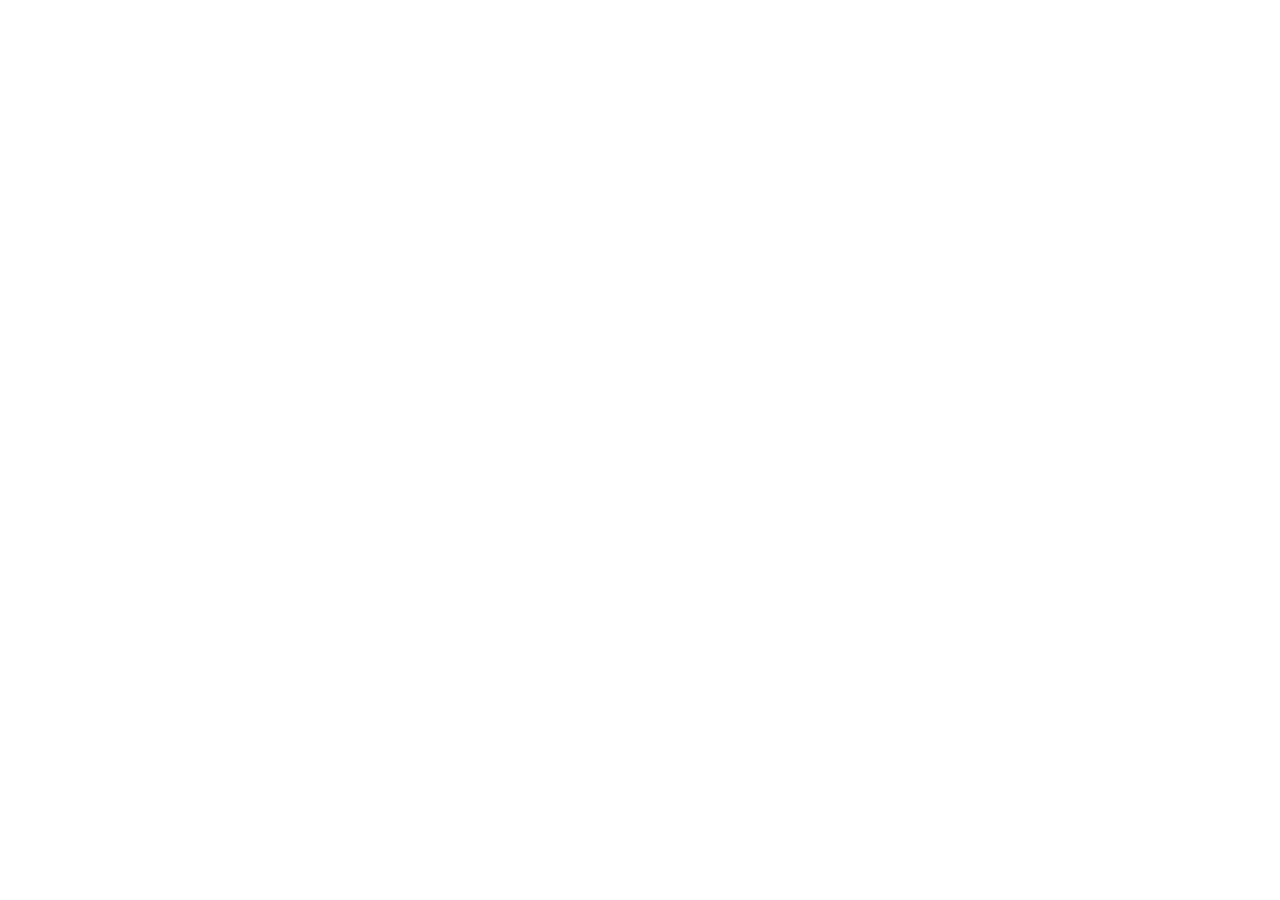
==== index.html @ c209f254 "feat: initialize portfolio project scaffold Set up Vite, React, TypeScript, and Tailwind CSS foundat" ====
<!doctype html>
<html lang="en" class="dark scroll-smooth">
  <head>
    <meta charset="UTF-8" />
    <meta name="viewport" content="width=device-width, initial-scale=1.0" />
    <title>balo_xio portfolio</title>
    <meta name="description" content="balo_xio portfolio — 16+ Roblox All-Rounder Developer with 3+ years of scripting, 2+ years of UI design, 2+ years of 3D modeling, and 1+ year of animating." />
    <meta property="og:title" content="balo_xio portfolio" />
    <meta property="og:description" content="balo_xio portfolio — 16+ Roblox All-Rounder Developer with 3+ years of scripting, 2+ years of UI design, 2+ years of 3D modeling, and 1+ year of animating." />
    <meta property="og:type" content="website" />
    <meta name="twitter:card" content="summary_large_image" />
    <link rel="preconnect" href="https://fonts.googleapis.com" />
    <link rel="preconnect" href="https://fonts.gstatic.com" crossorigin />
    <link href="https://fonts.googleapis.com/css2?family=JetBrains+Mono:wght@400;500;600;700&family=Outfit:wght@500;600;700&family=Plus+Jakarta+Sans:wght@400;500;600;700&display=swap" rel="stylesheet" />
  </head>
  <body class="bg-[#070908] text-zinc-100 antialiased selection:bg-emerald-500/30 selection:text-emerald-200">
    <div id="root"></div>
    <script type="module" src="/src/main.tsx"></script>
  </body>
</html>
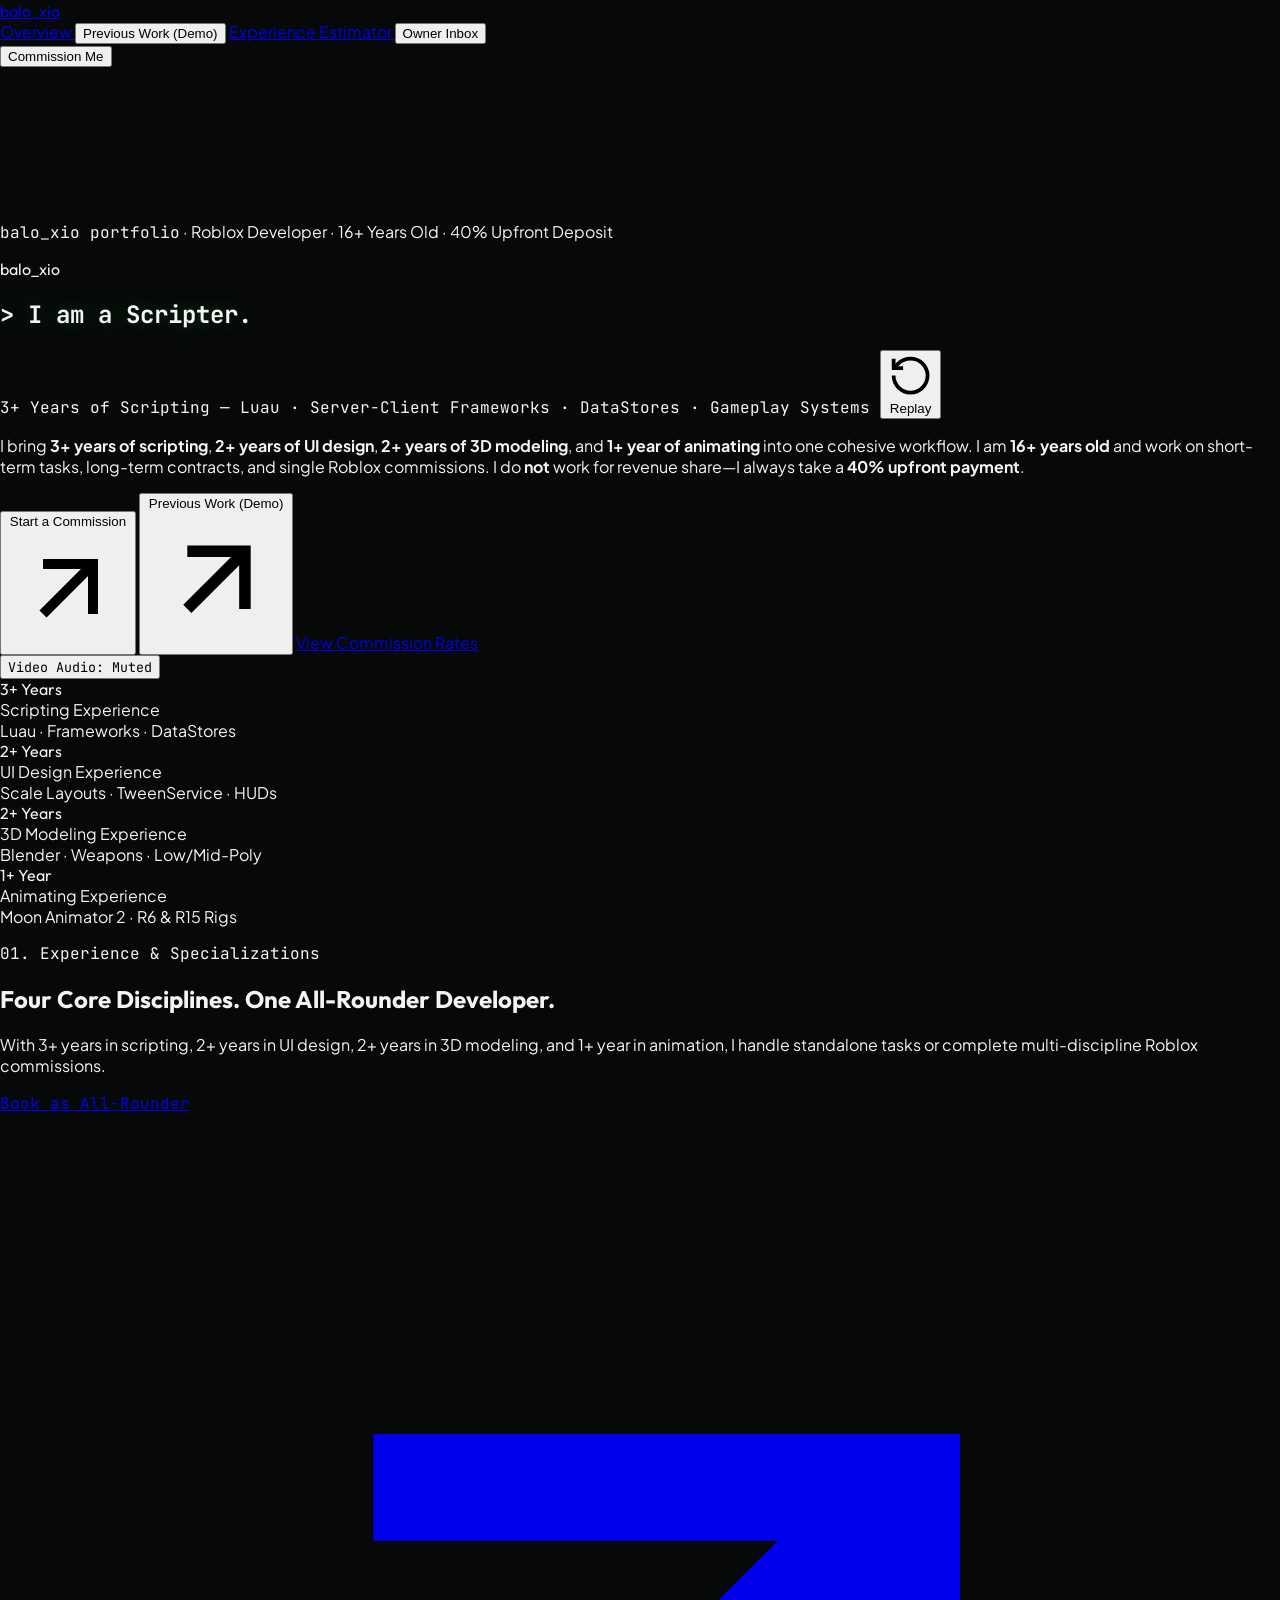
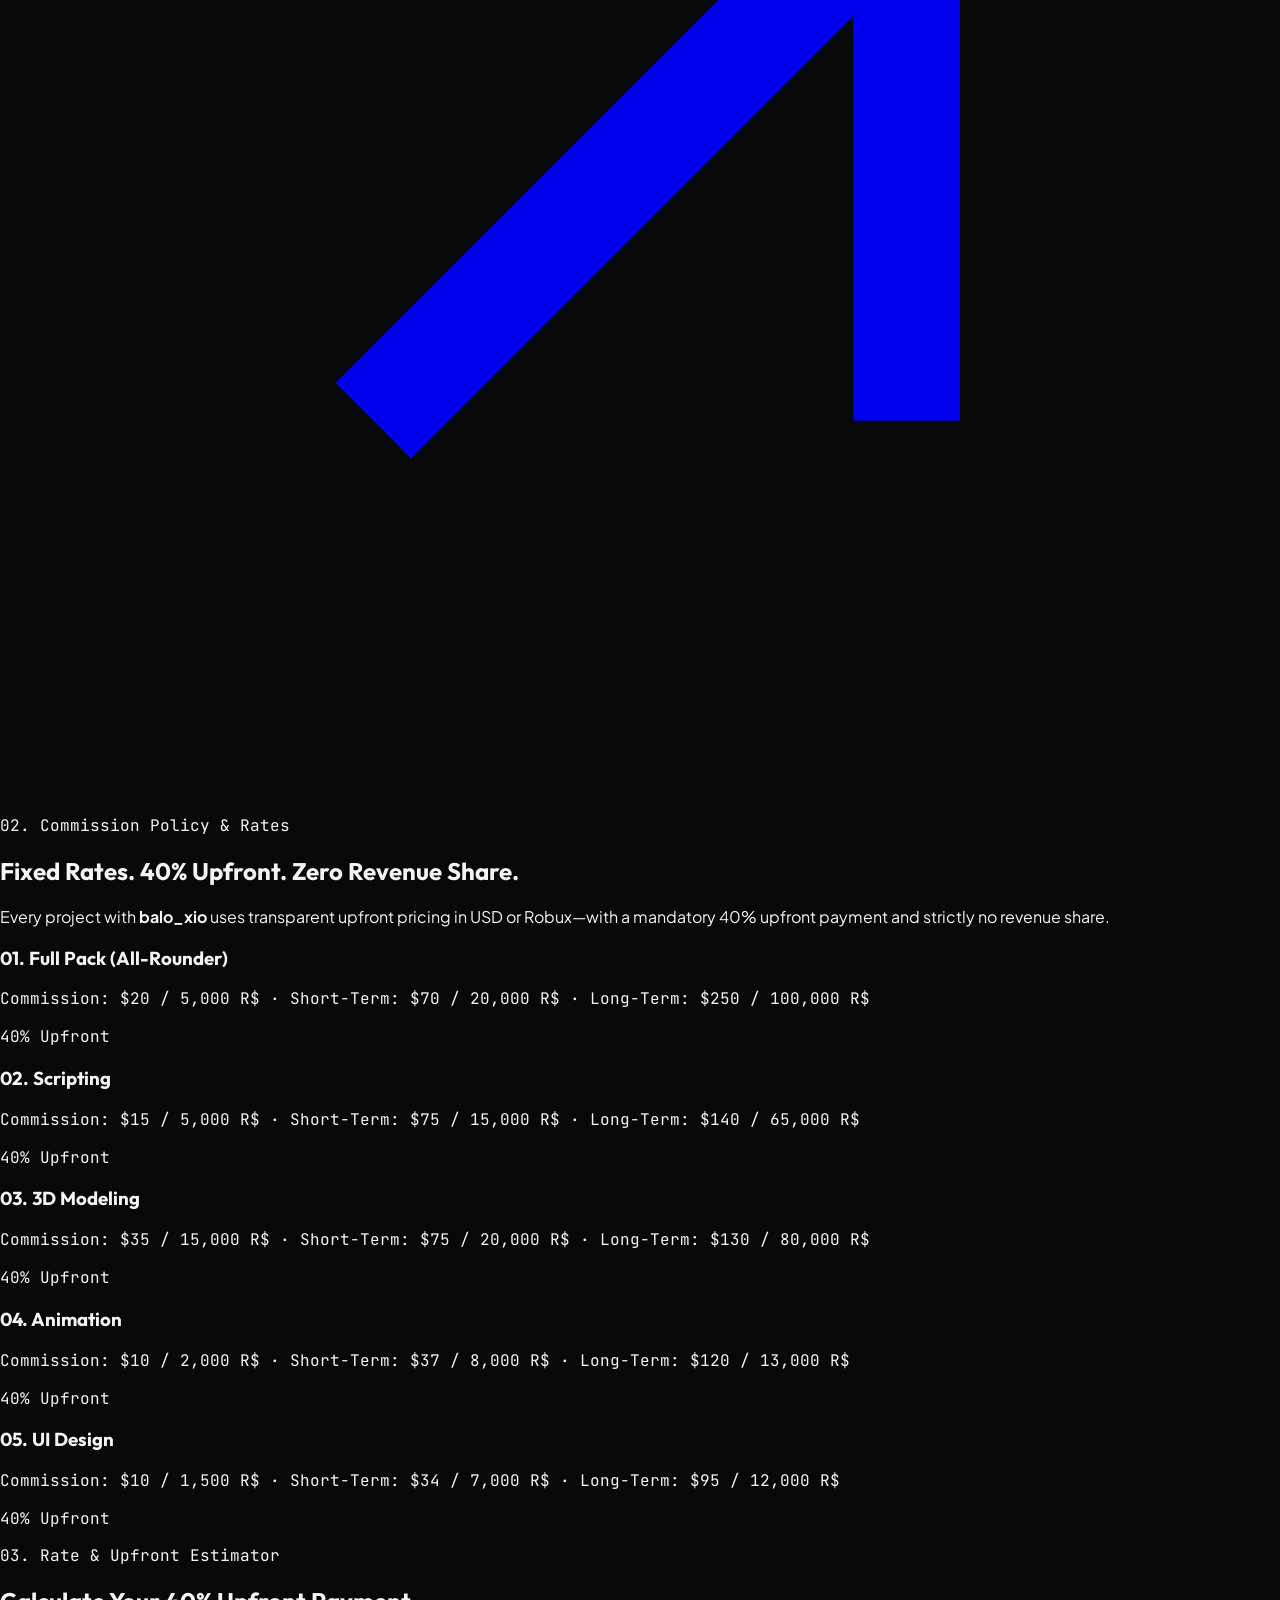
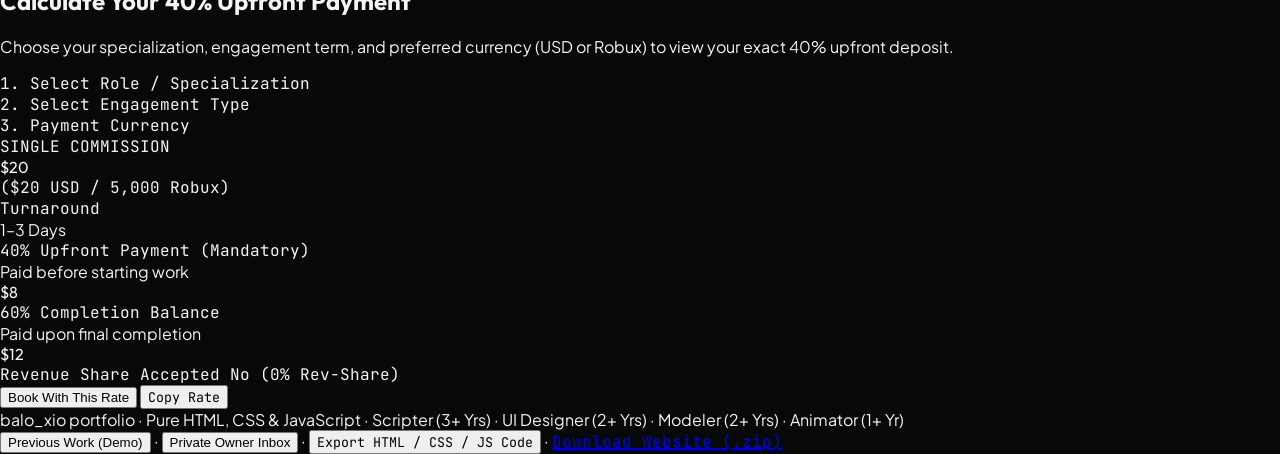
==== commit 5789af44: "feat: add 3D modeling work and SFX integration - Add 3D Modeling showcase to portfolio demos - Integ" ====
--- a/index.html
+++ b/index.html
@@ -4,18 +4,942 @@
     <meta charset="UTF-8" />
     <meta name="viewport" content="width=device-width, initial-scale=1.0" />
     <title>balo_xio portfolio</title>
-    <meta name="description" content="balo_xio portfolio — 16+ Roblox All-Rounder Developer with 3+ years of scripting, 2+ years of UI design, 2+ years of 3D modeling, and 1+ year of animating." />
+    <meta
+      name="description"
+      content="balo_xio portfolio — 16+ Roblox All-Rounder Developer with 3+ years of scripting, 2+ years of UI design, 2+ years of 3D modeling, and 1+ year of animating."
+    />
     <meta property="og:title" content="balo_xio portfolio" />
-    <meta property="og:description" content="balo_xio portfolio — 16+ Roblox All-Rounder Developer with 3+ years of scripting, 2+ years of UI design, 2+ years of 3D modeling, and 1+ year of animating." />
+    <meta
+      property="og:description"
+      content="balo_xio portfolio — 16+ Roblox All-Rounder Developer with 3+ years of scripting, 2+ years of UI design, 2+ years of 3D modeling, and 1+ year of animating."
+    />
     <meta property="og:type" content="website" />
     <meta name="twitter:card" content="summary_large_image" />
     <link rel="preconnect" href="https://fonts.googleapis.com" />
     <link rel="preconnect" href="https://fonts.gstatic.com" crossorigin />
-    <link href="https://fonts.googleapis.com/css2?family=JetBrains+Mono:wght@400;500;600;700&family=Outfit:wght@500;600;700&family=Plus+Jakarta+Sans:wght@400;500;600;700&display=swap" rel="stylesheet" />
+    <link
+      href="https://fonts.googleapis.com/css2?family=JetBrains+Mono:wght@400;500;600;700&family=Outfit:wght@500;600;700&family=Plus+Jakarta+Sans:wght@400;500;600;700&display=swap"
+      rel="stylesheet"
+    />
+    <link rel="stylesheet" href="/style.css" />
   </head>
-  <body class="bg-[#070908] text-zinc-100 antialiased selection:bg-emerald-500/30 selection:text-emerald-200">
-    <div id="root"></div>
-    <script type="module" src="/src/main.tsx"></script>
+  <body class="min-h-screen bg-[#070908] text-zinc-100 flex flex-col antialiased selection:bg-emerald-500/30 selection:text-emerald-200">
+    <!-- =====================================================================
+         TOP BAR (3-Zone Contract: Wordmark | 5 Single-Line Links | 1 Primary CTA)
+         ===================================================================== -->
+    <header class="sticky top-0 z-40 flex items-center justify-between gap-8 px-6 lg:px-12 py-4 bg-[#070908]/80 backdrop-blur-md border-b border-white/10">
+      <a
+        href="#overview"
+        data-nav-view="portfolio"
+        class="font-display text-lg font-bold tracking-tight text-white hover:text-emerald-400 transition-colors whitespace-nowrap shrink-0"
+      >
+        balo_xio
+      </a>
+
+      <nav aria-label="Primary Navigation" class="hidden md:flex items-center gap-8 text-sm font-medium text-zinc-400">
+        <a
+          id="nav-overview"
+          href="#overview"
+          data-nav-view="portfolio"
+          class="text-white hover:text-white hover:underline underline-offset-4 transition-colors whitespace-nowrap shrink-0"
+        >
+          Overview
+        </a>
+        <button
+          id="nav-previous-work"
+          type="button"
+          data-nav-view="previous-work"
+          class="hover:text-emerald-400 hover:underline underline-offset-4 transition-colors whitespace-nowrap shrink-0 cursor-pointer"
+        >
+          Previous Work (Demo)
+        </button>
+        <a
+          href="#experience"
+          data-nav-view="portfolio"
+          class="hover:text-white hover:underline underline-offset-4 transition-colors whitespace-nowrap shrink-0"
+        >
+          Experience
+        </a>
+        <a
+          href="#estimator"
+          data-nav-view="portfolio"
+          class="hover:text-white hover:underline underline-offset-4 transition-colors whitespace-nowrap shrink-0"
+        >
+          Estimator
+        </a>
+        <button
+          id="nav-inbox"
+          type="button"
+          data-nav-view="inbox"
+          class="hover:text-emerald-400 hover:underline underline-offset-4 transition-colors whitespace-nowrap shrink-0 cursor-pointer"
+        >
+          Owner Inbox
+        </button>
+      </nav>
+
+      <div class="flex items-center shrink-0">
+        <button
+          type="button"
+          data-open-booking="true"
+          class="px-4 py-2 text-xs font-semibold text-zinc-950 bg-emerald-400 rounded-md hover:bg-emerald-300 focus-visible:outline-2 focus-visible:outline-offset-2 focus-visible:outline-emerald-400 transition-colors whitespace-nowrap shrink-0 cursor-pointer"
+        >
+          Commission Me
+        </button>
+      </div>
+    </header>
+
+    <!-- =====================================================================
+         MAIN CONTENT VIEWS
+         ===================================================================== -->
+    <main class="flex-1">
+      <!-- 1. MAIN PORTFOLIO VIEW -->
+      <div id="view-portfolio">
+        <!-- HERO SECTION -->
+        <section
+          id="overview"
+          aria-label="balo_xio Portfolio Hero"
+          class="relative min-h-[calc(100vh-61px)] flex flex-col justify-between overflow-hidden border-b border-white/10"
+        >
+          <!-- Background Video (Cuts first 2s, loops from 2.0s to end) with Selective Partial Blur -->
+          <div class="absolute inset-0 z-0 bg-[#070908]">
+            <video
+              id="hero-bg-video"
+              src="/assets/aistudio/1022_bd4c00dc.mp4#t=2"
+              autoplay
+              muted
+              playsinline
+              class="w-full h-full object-cover object-center blur-[1.5px] scale-[1.01] opacity-90"
+            ></video>
+            <div aria-hidden="true" class="absolute inset-0 selective-video-blur bg-[#070908]/40 pointer-events-none"></div>
+            <div aria-hidden="true" class="absolute inset-0 bg-gradient-to-r from-[#070908]/95 via-[#070908]/75 to-transparent pointer-events-none"></div>
+            <div aria-hidden="true" class="absolute inset-0 bg-gradient-to-t from-[#070908] via-transparent to-[#070908]/50 pointer-events-none"></div>
+          </div>
+
+          <div class="relative z-10 w-full max-w-[1280px] mx-auto px-6 lg:px-12 pt-16 pb-12 lg:pt-24 lg:pb-16 grid grid-cols-1 lg:grid-cols-12 gap-8 items-end flex-1">
+            <!-- Left 8 Columns -->
+            <div class="lg:col-span-8 space-y-7 self-center">
+              <div class="flex flex-wrap items-center gap-2.5 text-xs sm:text-sm font-medium text-zinc-300">
+                <span class="text-emerald-400 font-mono">balo_xio portfolio</span>
+                <span aria-hidden="true" class="text-zinc-600">·</span>
+                <span>Roblox Developer</span>
+                <span aria-hidden="true" class="text-zinc-600">·</span>
+                <span>16+ Years Old</span>
+                <span aria-hidden="true" class="text-zinc-600">·</span>
+                <span>40% Upfront Deposit</span>
+              </div>
+
+              <div>
+                <p class="font-display text-4xl sm:text-6xl lg:text-7xl font-bold tracking-tight text-white leading-[1.04]">
+                  balo_xio
+                </p>
+
+                <!-- 5-Sentence Hacker Green Identity Sequence (1s per sentence) -->
+                <div class="mt-4 min-h-[3.5rem] sm:min-h-[4.5rem] flex items-center">
+                  <h1
+                    aria-live="polite"
+                    class="font-mono font-bold text-2xl sm:text-4xl lg:text-5xl tracking-tight text-[#22c55e] hacker-text-shadow"
+                  >
+                    <span class="text-emerald-500/80 mr-2.5 select-none">&gt;</span>
+                    <span id="hero-animated-headline">I am a Scripter.</span>
+                    <span
+                      aria-hidden="true"
+                      class="inline-block w-3 h-7 sm:h-10 ml-2 align-middle bg-[#22c55e] animate-pulse"
+                    ></span>
+                  </h1>
+                </div>
+
+                <div class="mt-3 flex flex-wrap items-center gap-3 text-xs sm:text-sm font-mono text-emerald-400/90">
+                  <span id="hero-role-years">3+ Years of Scripting</span>
+                  <span aria-hidden="true" class="text-zinc-600">—</span>
+                  <span id="hero-role-spec" class="text-zinc-300">Luau · Server-Client Frameworks · DataStores · Gameplay Systems</span>
+                  <button
+                    id="hero-replay-btn"
+                    type="button"
+                    aria-label="Replay 5-sentence hacker text animation"
+                    class="inline-flex items-center gap-1.5 ml-1 text-xs text-zinc-400 hover:text-emerald-400 transition-colors whitespace-nowrap shrink-0 cursor-pointer"
+                  >
+                    <svg class="w-3.5 h-3.5" viewBox="0 0 24 24" fill="none" stroke="currentColor" stroke-width="2"><path d="M3 12a9 9 0 1 0 9-9 9.75 9.75 0 0 0-6.74 2.74L3 8"/><path d="M3 3v5h5"/></svg>
+                    <span>Replay</span>
+                  </button>
+                </div>
+              </div>
+
+              <p class="text-base sm:text-lg text-zinc-200 leading-relaxed max-w-2xl font-normal">
+                I bring <strong class="text-white font-semibold">3+ years of scripting</strong>,
+                <strong class="text-white font-semibold">2+ years of UI design</strong>,
+                <strong class="text-white font-semibold">2+ years of 3D modeling</strong>, and
+                <strong class="text-white font-semibold">1+ year of animating</strong> into one cohesive
+                workflow. I am <strong class="text-white font-semibold">16+ years old</strong> and work on
+                short-term tasks, long-term contracts, and single Roblox commissions. I do
+                <strong class="text-white font-semibold">not</strong> work for revenue share—I always
+                take a <strong class="text-emerald-400 font-semibold">40% upfront payment</strong>.
+              </p>
+
+              <div class="flex flex-wrap items-center gap-4 pt-2">
+                <button
+                  type="button"
+                  data-open-booking="true"
+                  class="inline-flex items-center gap-2 px-6 py-3.5 text-sm font-semibold text-zinc-950 bg-emerald-400 rounded-md hover:bg-emerald-300 transition-colors whitespace-nowrap shrink-0 cursor-pointer"
+                >
+                  <span>Start a Commission</span>
+                  <svg class="w-4 h-4" viewBox="0 0 24 24" fill="none" stroke="currentColor" stroke-width="2"><path d="M7 7h10v10"/><path d="M7 17 17 7"/></svg>
+                </button>
+                <button
+                  type="button"
+                  data-nav-view="previous-work"
+                  class="inline-flex items-center gap-2 px-6 py-3.5 text-sm font-medium text-zinc-100 hover:text-emerald-400 border border-emerald-500/30 hover:border-emerald-400 bg-emerald-500/10 rounded-md transition-colors whitespace-nowrap shrink-0 cursor-pointer"
+                >
+                  <span>Previous Work (Demo)</span>
+                  <svg class="w-4 h-4" viewBox="0 0 24 24" fill="none" stroke="currentColor" stroke-width="2"><path d="M7 7h10v10"/><path d="M7 17 17 7"/></svg>
+                </button>
+                <a
+                  href="#estimator"
+                  class="inline-flex items-center gap-2 px-6 py-3.5 text-sm font-medium text-zinc-200 hover:text-white border border-white/15 hover:border-white/30 bg-white/[0.03] rounded-md transition-colors whitespace-nowrap shrink-0"
+                >
+                  View Commission Rates
+                </a>
+              </div>
+            </div>
+
+            <!-- Right 4 Columns -->
+            <div class="lg:col-span-4 flex justify-start lg:justify-end items-end">
+              <button
+                id="hero-audio-btn"
+                type="button"
+                aria-label="Unmute background video sound"
+                class="inline-flex items-center gap-2 px-3.5 py-2 text-xs font-mono text-zinc-300 hover:text-white bg-[#070908]/75 backdrop-blur-md border border-white/15 rounded-md transition-colors whitespace-nowrap shrink-0 cursor-pointer"
+              >
+                <span>Video Audio: Muted</span>
+              </button>
+            </div>
+          </div>
+
+          <!-- 4-Column Experience Strip Below Hero -->
+          <div class="relative z-10 bg-[#070908]/90 backdrop-blur-md border-t border-white/10">
+            <div class="max-w-[1280px] mx-auto px-6 lg:px-12 py-7 grid grid-cols-2 lg:grid-cols-4 gap-8">
+              <div>
+                <div class="font-display text-3xl sm:text-4xl font-bold text-white tabular-nums">3+ Years</div>
+                <div class="text-sm font-medium text-emerald-400 mt-1">Scripting Experience</div>
+                <div class="text-xs text-zinc-400 mt-0.5">Luau · Frameworks · DataStores</div>
+              </div>
+              <div>
+                <div class="font-display text-3xl sm:text-4xl font-bold text-white tabular-nums">2+ Years</div>
+                <div class="text-sm font-medium text-emerald-400 mt-1">UI Design Experience</div>
+                <div class="text-xs text-zinc-400 mt-0.5">Scale Layouts · TweenService · HUDs</div>
+              </div>
+              <div>
+                <div class="font-display text-3xl sm:text-4xl font-bold text-white tabular-nums">2+ Years</div>
+                <div class="text-sm font-medium text-emerald-400 mt-1">3D Modeling Experience</div>
+                <div class="text-xs text-zinc-400 mt-0.5">Blender · Weapons · Low/Mid-Poly</div>
+              </div>
+              <div>
+                <div class="font-display text-3xl sm:text-4xl font-bold text-white tabular-nums">1+ Year</div>
+                <div class="text-sm font-medium text-emerald-400 mt-1">Animating Experience</div>
+                <div class="text-xs text-zinc-400 mt-0.5">Moon Animator 2 · R6 &amp; R15 Rigs</div>
+              </div>
+            </div>
+          </div>
+        </section>
+
+        <!-- EXPERIENCE & SPECIALIZATIONS SECTION -->
+        <section
+          id="experience"
+          aria-labelledby="experience-heading"
+          class="py-20 lg:py-28 px-6 lg:px-12 max-w-[1280px] mx-auto border-b border-white/10"
+        >
+          <div class="flex flex-col lg:flex-row lg:items-end justify-between gap-6 mb-14">
+            <div class="max-w-2xl">
+              <p class="text-xs font-mono text-emerald-400 mb-3">01. Experience &amp; Specializations</p>
+              <h2
+                id="experience-heading"
+                class="font-display text-3xl sm:text-5xl font-bold tracking-tight text-white text-balance"
+              >
+                Four Core Disciplines. One All-Rounder Developer.
+              </h2>
+              <p class="mt-4 text-base text-zinc-400 leading-relaxed">
+                With 3+ years in scripting, 2+ years in UI design, 2+ years in 3D modeling, and 1+ year in
+                animation, I handle standalone tasks or complete multi-discipline Roblox commissions.
+              </p>
+            </div>
+            <a
+              href="#estimator"
+              class="inline-flex items-center gap-2 text-sm font-mono text-emerald-400 hover:text-emerald-300 underline underline-offset-4 whitespace-nowrap shrink-0"
+            >
+              <span>Book as All-Rounder</span>
+              <svg class="w-4 h-4" viewBox="0 0 24 24" fill="none" stroke="currentColor" stroke-width="2"><path d="M7 7h10v10"/><path d="M7 17 17 7"/></svg>
+            </a>
+          </div>
+
+          <div id="experience-grid" class="grid grid-cols-1 md:grid-cols-2 border-t border-white/10"></div>
+        </section>
+
+        <!-- COMMISSION POLICY & RATE ESTIMATOR SECTION -->
+        <div class="max-w-[1280px] mx-auto px-6 lg:px-12">
+          <section id="commission-terms" class="py-20 lg:py-24 border-b border-white/10">
+            <div class="grid grid-cols-1 lg:grid-cols-12 gap-12 items-start">
+              <div class="lg:col-span-5 space-y-4">
+                <p class="text-xs font-mono text-emerald-400">02. Commission Policy &amp; Rates</p>
+                <h2 class="font-display text-3xl sm:text-4xl font-bold tracking-tight text-white text-balance">
+                  Fixed Rates. 40% Upfront. Zero Revenue Share.
+                </h2>
+                <p class="text-base text-zinc-400 leading-relaxed">
+                  Every project with <strong class="text-white">balo_xio</strong> uses transparent upfront
+                  pricing in USD or Robux—with a mandatory 40% upfront payment and strictly no revenue share.
+                </p>
+              </div>
+
+              <div class="lg:col-span-7 divide-y divide-white/10 border-t border-b border-white/10">
+                <div class="py-5 flex flex-col sm:flex-row sm:items-center justify-between gap-2">
+                  <div>
+                    <h3 class="font-display text-lg font-bold text-white">01. Full Pack (All-Rounder)</h3>
+                    <p class="text-sm text-zinc-400 mt-0.5 font-mono tabular-nums">
+                      Commission: <span class="text-emerald-400">$20 / 5,000 R$</span> · Short-Term:
+                      <span class="text-emerald-400">$70 / 20,000 R$</span> · Long-Term:
+                      <span class="text-emerald-400">$250 / 100,000 R$</span>
+                    </p>
+                  </div>
+                  <span class="text-xs font-mono text-zinc-300 shrink-0">40% Upfront</span>
+                </div>
+
+                <div class="py-5 flex flex-col sm:flex-row sm:items-center justify-between gap-2">
+                  <div>
+                    <h3 class="font-display text-lg font-bold text-white">02. Scripting</h3>
+                    <p class="text-sm text-zinc-400 mt-0.5 font-mono tabular-nums">
+                      Commission: <span class="text-emerald-400">$15 / 5,000 R$</span> · Short-Term:
+                      <span class="text-emerald-400">$75 / 15,000 R$</span> · Long-Term:
+                      <span class="text-emerald-400">$140 / 65,000 R$</span>
+                    </p>
+                  </div>
+                  <span class="text-xs font-mono text-zinc-300 shrink-0">40% Upfront</span>
+                </div>
+
+                <div class="py-5 flex flex-col sm:flex-row sm:items-center justify-between gap-2">
+                  <div>
+                    <h3 class="font-display text-lg font-bold text-white">03. 3D Modeling</h3>
+                    <p class="text-sm text-zinc-400 mt-0.5 font-mono tabular-nums">
+                      Commission: <span class="text-emerald-400">$35 / 15,000 R$</span> · Short-Term:
+                      <span class="text-emerald-400">$75 / 20,000 R$</span> · Long-Term:
+                      <span class="text-emerald-400">$130 / 80,000 R$</span>
+                    </p>
+                  </div>
+                  <span class="text-xs font-mono text-zinc-300 shrink-0">40% Upfront</span>
+                </div>
+
+                <div class="py-5 flex flex-col sm:flex-row sm:items-center justify-between gap-2">
+                  <div>
+                    <h3 class="font-display text-lg font-bold text-white">04. Animation</h3>
+                    <p class="text-sm text-zinc-400 mt-0.5 font-mono tabular-nums">
+                      Commission: <span class="text-emerald-400">$10 / 2,000 R$</span> · Short-Term:
+                      <span class="text-emerald-400">$37 / 8,000 R$</span> · Long-Term:
+                      <span class="text-emerald-400">$120 / 13,000 R$</span>
+                    </p>
+                  </div>
+                  <span class="text-xs font-mono text-zinc-300 shrink-0">40% Upfront</span>
+                </div>
+
+                <div class="py-5 flex flex-col sm:flex-row sm:items-center justify-between gap-2">
+                  <div>
+                    <h3 class="font-display text-lg font-bold text-white">05. UI Design</h3>
+                    <p class="text-sm text-zinc-400 mt-0.5 font-mono tabular-nums">
+                      Commission: <span class="text-emerald-400">$10 / 1,500 R$</span> · Short-Term:
+                      <span class="text-emerald-400">$34 / 7,000 R$</span> · Long-Term:
+                      <span class="text-emerald-400">$95 / 12,000 R$</span>
+                    </p>
+                  </div>
+                  <span class="text-xs font-mono text-zinc-300 shrink-0">40% Upfront</span>
+                </div>
+              </div>
+            </div>
+          </section>
+
+          <section id="estimator" class="py-20 lg:py-24">
+            <div class="grid grid-cols-1 lg:grid-cols-12 gap-12 items-start">
+              <div class="lg:col-span-7 space-y-8">
+                <div>
+                  <p class="text-xs font-mono text-emerald-400 mb-2">03. Rate &amp; Upfront Estimator</p>
+                  <h2 class="font-display text-3xl sm:text-4xl font-bold tracking-tight text-white">
+                    Calculate Your 40% Upfront Payment
+                  </h2>
+                  <p class="mt-2 text-sm text-zinc-400">
+                    Choose your specialization, engagement term, and preferred currency (USD or Robux) to
+                    view your exact 40% upfront deposit.
+                  </p>
+                </div>
+
+                <div>
+                  <div class="text-xs font-mono text-zinc-400 mb-3">1. Select Role / Specialization</div>
+                  <div id="estimator-roles" class="flex flex-wrap gap-2"></div>
+                </div>
+
+                <div>
+                  <div class="text-xs font-mono text-zinc-400 mb-3">2. Select Engagement Type</div>
+                  <div id="estimator-contracts" class="grid grid-cols-1 sm:grid-cols-3 gap-3"></div>
+                </div>
+
+                <div>
+                  <div class="text-xs font-mono text-zinc-400 mb-3">3. Payment Currency</div>
+                  <div id="estimator-currencies" class="flex gap-3"></div>
+                </div>
+              </div>
+
+              <!-- Receipt Card -->
+              <div class="lg:col-span-5 p-6 sm:p-8 rounded-lg bg-zinc-900/50 border border-white/10 space-y-6">
+                <div class="flex items-start justify-between gap-4 pb-6 border-b border-white/10">
+                  <div>
+                    <div id="receipt-contract-label" class="text-xs font-mono text-emerald-400">SINGLE COMMISSION</div>
+                    <div id="receipt-total-amount" class="font-display text-4xl sm:text-5xl font-bold text-white mt-1 tabular-nums">$20</div>
+                    <div id="receipt-equivalent" class="text-xs font-mono text-zinc-400 mt-1">($20 USD / 5,000 Robux)</div>
+                  </div>
+                  <div class="text-right">
+                    <div class="text-xs font-mono text-zinc-400">Turnaround</div>
+                    <div id="receipt-delivery" class="text-sm font-semibold text-white mt-1">1–3 Days</div>
+                  </div>
+                </div>
+
+                <div class="space-y-4">
+                  <div class="flex items-center justify-between p-4 rounded-md bg-emerald-950/30 border border-emerald-500/30">
+                    <div>
+                      <div class="text-xs font-mono font-semibold text-emerald-400">40% Upfront Payment (Mandatory)</div>
+                      <div class="text-xs text-zinc-400 mt-0.5">Paid before starting work</div>
+                    </div>
+                    <div id="receipt-upfront-amount" class="font-display text-2xl font-bold text-emerald-400 tabular-nums">$8</div>
+                  </div>
+
+                  <div class="flex items-center justify-between p-4 rounded-md bg-zinc-900/80 border border-white/10">
+                    <div>
+                      <div class="text-xs font-mono font-medium text-zinc-200">60% Completion Balance</div>
+                      <div class="text-xs text-zinc-400 mt-0.5">Paid upon final completion</div>
+                    </div>
+                    <div id="receipt-completion-amount" class="font-display text-xl font-bold text-white tabular-nums">$12</div>
+                  </div>
+                </div>
+
+                <div class="flex items-center justify-between text-xs font-mono pt-2 border-t border-white/10">
+                  <span class="text-zinc-400">Revenue Share Accepted</span>
+                  <span class="text-red-400 font-semibold">No (0% Rev-Share)</span>
+                </div>
+
+                <div class="flex flex-wrap items-center gap-3 pt-2">
+                  <button
+                    type="button"
+                    data-open-booking="true"
+                    class="flex-1 px-5 py-3 text-xs font-semibold text-zinc-950 bg-emerald-400 rounded-md hover:bg-emerald-300 transition-colors whitespace-nowrap shrink-0 cursor-pointer"
+                  >
+                    Book With This Rate
+                  </button>
+                  <button
+                    id="estimator-copy-rate-btn"
+                    type="button"
+                    class="px-4 py-3 text-xs font-mono text-zinc-200 bg-zinc-900 hover:bg-zinc-800 border border-white/15 rounded-md transition-colors whitespace-nowrap shrink-0 cursor-pointer"
+                  >
+                    Copy Rate
+                  </button>
+                </div>
+              </div>
+            </div>
+          </section>
+        </div>
+      </div>
+
+      <!-- 2. PREVIOUS WORK (DEMO) VIEW -->
+      <div id="view-previous-work" class="hidden-view min-h-[calc(100vh-61px)] bg-[#070908] text-zinc-100 py-14 lg:py-20 px-6 lg:px-12">
+        <div class="max-w-[1280px] mx-auto">
+          <div class="flex flex-col sm:flex-row sm:items-center justify-between gap-4 pb-8 border-b border-white/10">
+            <div class="flex items-center gap-3 text-xs font-mono">
+              <button
+                type="button"
+                data-nav-view="portfolio"
+                class="inline-flex items-center gap-1.5 text-zinc-400 hover:text-white transition-colors cursor-pointer whitespace-nowrap shrink-0"
+              >
+                <span>← Back to Home</span>
+              </button>
+              <span aria-hidden="true" class="text-zinc-600">/</span>
+              <span class="text-zinc-300">Previous Work (Demo)</span>
+              <span aria-hidden="true" class="text-zinc-600">/</span>
+              <span id="previous-work-breadcrumb-sub" class="text-emerald-400">Previous Work (Demo)</span>
+            </div>
+
+            <div
+              id="previous-work-tabs"
+              role="tablist"
+              aria-label="Previous Work Sub-Pages"
+              class="inline-flex flex-wrap items-center gap-1 p-1 bg-zinc-900 border border-white/10 rounded-md self-start sm:self-auto"
+            ></div>
+          </div>
+
+          <div class="pt-10 pb-10 border-b border-white/10 flex flex-col lg:flex-row lg:items-end justify-between gap-6">
+            <div class="max-w-3xl">
+              <p class="text-xs font-mono text-emerald-400 mb-3">
+                Previous Work (Demo) · Scripting, Animation &amp; UI Showcase
+              </p>
+              <h1
+                id="previous-work-main-heading"
+                class="font-display text-3xl sm:text-5xl font-bold tracking-tight text-white text-balance"
+              >
+                Previous Work (Demo)
+              </h1>
+              <p class="mt-4 text-base text-zinc-400 leading-relaxed">
+                Explore live recorded Roblox Studio demonstrations and polished interface designs crafted by
+                <strong class="text-white">balo_xio</strong> across Scripting, Animation, and UI Design.
+              </p>
+            </div>
+          </div>
+
+          <div id="previous-work-list"></div>
+        </div>
+      </div>
+
+      <!-- 3. PRIVATE OWNER INBOX VIEW -->
+      <div id="view-inbox" class="hidden-view min-h-[calc(100vh-61px)] bg-[#070908] text-zinc-100">
+        <!-- Owner Auth Gate (PRIVATE OWNER VAULT) -->
+        <div
+          id="inbox-auth-gate"
+          class="min-h-[calc(100vh-65px)] flex items-center justify-center px-6 py-16 bg-[#070908]"
+        >
+          <div class="w-full max-w-md rounded-xl bg-[#0b100d] border border-white/10 p-8 space-y-6 shadow-2xl">
+            <div class="flex items-center justify-between">
+              <span class="text-xs font-mono text-emerald-400">PRIVATE OWNER VAULT</span>
+              <svg
+                aria-hidden="true"
+                viewBox="0 0 24 24"
+                fill="none"
+                stroke="currentColor"
+                stroke-width="2"
+                stroke-linecap="round"
+                stroke-linejoin="round"
+                class="w-4 h-4 text-emerald-400"
+              >
+                <rect x="3" y="11" width="18" height="11" rx="2" ry="2"></rect>
+                <path d="M7 11V7a5 5 0 0 1 10 0v4"></path>
+              </svg>
+            </div>
+
+            <div>
+              <h1 class="font-display text-2xl sm:text-3xl font-bold text-white">
+                balo_xio Private Commission Inbox
+              </h1>
+              <p class="mt-2 text-sm text-zinc-400 leading-relaxed">
+                This Gmail-style commission dashboard is strictly private and locked to
+                <strong class="text-zinc-200">balo_xio</strong> (<span class="text-emerald-400 font-mono text-xs">xamch22@gmail.com</span>).
+                Public visitors cannot view player emails, Roblox profiles, or game screenshots.
+              </p>
+            </div>
+
+            <div>
+              <label for="inbox-owner-email-input" class="block text-xs font-mono text-zinc-300 mb-1.5">
+                Owner Gmail Verification (Vercel &amp; Custom Domains)
+              </label>
+              <input
+                id="inbox-owner-email-input"
+                type="email"
+                value="xamch22@gmail.com"
+                placeholder="xamch22@gmail.com"
+                class="w-full px-3.5 py-2.5 text-xs font-mono bg-zinc-950 border border-white/15 rounded-lg text-emerald-300 focus:outline-none focus:border-emerald-400"
+              />
+            </div>
+
+            <div
+              id="inbox-auth-error"
+              class="hidden-view p-3 rounded-lg bg-rose-950/40 border border-rose-500/30 text-xs text-rose-200"
+            ></div>
+
+            <div class="space-y-3 pt-1">
+              <button
+                id="inbox-google-signin-btn"
+                type="button"
+                class="w-full py-3 px-4 text-xs font-semibold text-zinc-950 bg-emerald-400 hover:bg-emerald-300 rounded-lg transition-colors cursor-pointer"
+              >
+                Sign in with Google (Owner Only)
+              </button>
+
+              <button
+                type="button"
+                data-nav-view="portfolio"
+                class="w-full py-2.5 px-4 text-xs font-medium text-zinc-300 hover:text-white bg-white/[0.03] hover:bg-white/[0.06] border border-white/10 rounded-lg transition-colors cursor-pointer inline-flex items-center justify-center gap-2"
+              >
+                <span>← Return to Public Portfolio</span>
+              </button>
+            </div>
+          </div>
+        </div>
+
+        <!-- Mail Client (Unlocked for xamch22@gmail.com) -->
+        <div id="inbox-mail-client" class="hidden-view min-h-[calc(100vh-61px)] flex flex-col">
+          <div class="px-6 lg:px-10 py-4 bg-[#0a0f0c] border-b border-white/10 flex flex-wrap items-center justify-between gap-4">
+            <div class="flex items-center gap-4">
+              <button
+                type="button"
+                data-nav-view="portfolio"
+                class="inline-flex items-center gap-1.5 px-3 py-1.5 text-xs font-medium text-zinc-300 hover:text-white bg-white/[0.04] border border-white/10 rounded-md transition-colors cursor-pointer"
+              >
+                <span>← Back to Portfolio</span>
+              </button>
+              <div>
+                <div class="flex items-center gap-2">
+                  <h2 class="font-display text-lg font-bold text-white">balo_xio Commission Mail</h2>
+                  <span id="inbox-unread-badge" class="text-xs font-mono text-emerald-400 tabular-nums">(1 unread)</span>
+                </div>
+                <p class="text-xs text-zinc-400">
+                  Private Owner Session: <span class="text-emerald-400 font-mono">xamch22@gmail.com</span> · Automatic Roblox Avatar Bot Active
+                </p>
+              </div>
+            </div>
+
+            <div class="flex items-center gap-3 flex-1 max-w-md justify-end">
+              <input
+                id="inbox-search-input"
+                type="search"
+                placeholder="Search player Gmail, @Roblox user, or work..."
+                class="w-full px-3 py-1.5 text-xs bg-zinc-950 border border-white/10 rounded-md text-zinc-100 placeholder:text-zinc-500 focus:outline-none focus:border-emerald-400"
+              />
+              <button
+                id="inbox-signout-btn"
+                type="button"
+                class="px-3 py-1.5 text-xs font-mono text-zinc-300 hover:text-white bg-zinc-900 border border-white/10 rounded-md transition-colors whitespace-nowrap shrink-0 cursor-pointer"
+              >
+                Lock Inbox
+              </button>
+            </div>
+          </div>
+
+          <div class="flex-1 grid grid-cols-1 lg:grid-cols-12 min-h-[600px]">
+            <!-- Folder Filter Column -->
+            <aside class="lg:col-span-2 border-b lg:border-b-0 lg:border-r border-white/10 p-4 space-y-2 bg-[#080c0a]">
+              <div class="px-2 pb-1 text-[11px] font-mono text-zinc-400">MAILBOXES</div>
+              <div id="inbox-folder-list" class="space-y-1"></div>
+            </aside>
+
+            <!-- Message List Column -->
+            <div id="inbox-message-list" class="lg:col-span-4 border-r border-white/10 overflow-y-auto bg-[#070908]"></div>
+
+            <!-- Message Detail Column -->
+            <div id="inbox-message-detail" class="lg:col-span-6 bg-[#070908] overflow-y-auto"></div>
+          </div>
+        </div>
+      </div>
+    </main>
+
+    <!-- =====================================================================
+         FOOTER
+         ===================================================================== -->
+    <footer class="border-t border-white/10 py-10 px-6 lg:px-12 bg-[#070908]">
+      <div class="max-w-[1280px] mx-auto flex flex-col sm:flex-row items-center justify-between gap-4 text-xs text-zinc-400">
+        <div>
+          <span class="text-white font-semibold">balo_xio portfolio</span>
+          <span aria-hidden="true" class="mx-2">·</span>
+          <span>Pure HTML, CSS &amp; JavaScript · Scripter (3+ Yrs) · UI Designer (2+ Yrs) · Modeler (2+ Yrs) · Animator (1+ Yr)</span>
+        </div>
+        <div class="flex flex-wrap items-center gap-4">
+          <button
+            type="button"
+            data-nav-view="previous-work"
+            class="text-zinc-400 hover:text-emerald-400 underline underline-offset-4 cursor-pointer"
+          >
+            Previous Work (Demo)
+          </button>
+          <span aria-hidden="true">·</span>
+          <button
+            type="button"
+            data-nav-view="inbox"
+            class="text-zinc-400 hover:text-emerald-400 underline underline-offset-4 cursor-pointer"
+          >
+            Private Owner Inbox
+          </button>
+          <span aria-hidden="true">·</span>
+          <button
+            id="footer-export-btn"
+            type="button"
+            class="text-emerald-400 hover:text-emerald-300 font-mono font-semibold underline underline-offset-4 cursor-pointer"
+          >
+            Export HTML / CSS / JS Code
+          </button>
+          <span aria-hidden="true">·</span>
+          <a
+            href="/api/download-zip"
+            download="balo_xio-portfolio.zip"
+            class="text-zinc-300 hover:text-emerald-400 font-mono underline underline-offset-4"
+          >
+            Download Website (.zip)
+          </a>
+        </div>
+      </div>
+    </footer>
+
+    <!-- =====================================================================
+         COMMISSION BOOKING MODAL
+         ===================================================================== -->
+    <div
+      id="booking-modal"
+      role="dialog"
+      aria-modal="true"
+      aria-labelledby="booking-modal-title"
+      class="hidden-view fixed inset-0 z-50 flex items-center justify-center bg-black/85 backdrop-blur-md p-4 sm:p-6 overflow-y-auto"
+    >
+      <div class="relative w-full max-w-2xl bg-zinc-950 border border-white/15 rounded-xl shadow-2xl overflow-hidden my-8">
+        <div class="flex items-center justify-between px-6 py-4 border-b border-white/10 bg-zinc-900/60">
+          <div>
+            <p class="text-xs font-mono text-emerald-400">40% Upfront · Zero Revenue Share</p>
+            <h2 id="booking-modal-title" class="font-display text-xl font-bold text-white">
+              Book a Roblox Commission with balo_xio
+            </h2>
+          </div>
+          <button
+            type="button"
+            data-close-booking="true"
+            aria-label="Close commission modal"
+            class="px-3 py-1.5 text-xs font-mono text-zinc-300 hover:text-white bg-zinc-900 rounded border border-white/10 cursor-pointer"
+          >
+            ✕ Close
+          </button>
+        </div>
+
+        <form id="booking-form" class="p-6 space-y-5 max-h-[80vh] overflow-y-auto">
+          <div>
+            <div class="text-xs font-mono text-zinc-400 mb-2">1. Select Work Type</div>
+            <div id="booking-worktype-grid" class="flex flex-wrap gap-2"></div>
+          </div>
+
+          <div>
+            <div class="text-xs font-mono text-zinc-400 mb-2">2. Select Engagement Term</div>
+            <div id="booking-contract-grid" class="grid grid-cols-1 sm:grid-cols-3 gap-2.5"></div>
+          </div>
+
+          <div class="flex flex-wrap items-center justify-between gap-4">
+            <div>
+              <div class="text-xs font-mono text-zinc-400 mb-2">3. Currency</div>
+              <div id="booking-currency-grid" class="flex gap-2"></div>
+            </div>
+            <div
+              id="booking-upfront-banner"
+              class="p-3 rounded bg-emerald-950/30 border border-emerald-500/30 text-xs font-mono text-zinc-300 flex flex-wrap items-center gap-2"
+            ></div>
+          </div>
+
+          <div class="grid grid-cols-1 sm:grid-cols-2 gap-4">
+            <div>
+              <label for="booking-client-email" class="block text-xs font-mono text-zinc-300 mb-1.5">
+                Your Gmail Address *
+              </label>
+              <input
+                id="booking-client-email"
+                type="email"
+                required
+                placeholder="yourname@gmail.com"
+                class="w-full px-3.5 py-2.5 text-sm bg-zinc-900 border border-white/15 rounded-md text-white focus:outline-none focus:border-emerald-400"
+              />
+            </div>
+
+            <div>
+              <label for="booking-roblox-username" class="block text-xs font-mono text-zinc-300 mb-1.5">
+                Your Roblox Username * (Bot Fetches Face)
+              </label>
+              <div class="flex gap-2">
+                <input
+                  id="booking-roblox-username"
+                  type="text"
+                  required
+                  placeholder="e.g. Builderman"
+                  class="flex-1 px-3.5 py-2.5 text-sm bg-zinc-900 border border-white/15 rounded-md text-white focus:outline-none focus:border-emerald-400"
+                />
+                <button
+                  id="booking-roblox-lookup-btn"
+                  type="button"
+                  class="px-3 py-2 text-xs font-mono font-semibold text-zinc-950 bg-emerald-400 rounded-md cursor-pointer"
+                >
+                  Find
+                </button>
+              </div>
+            </div>
+          </div>
+
+          <div id="booking-avatar-preview"></div>
+
+          <div>
+            <label for="booking-discord-tag" class="block text-xs font-mono text-zinc-300 mb-1.5">
+              Discord Username (Optional)
+            </label>
+            <input
+              id="booking-discord-tag"
+              type="text"
+              placeholder="username#0000"
+              class="w-full px-3.5 py-2.5 text-sm bg-zinc-900 border border-white/15 rounded-md text-white focus:outline-none focus:border-emerald-400"
+            />
+          </div>
+
+          <div>
+            <label for="booking-project-details" class="block text-xs font-mono text-zinc-300 mb-1.5">
+              Project Scope &amp; Details *
+            </label>
+            <textarea
+              id="booking-project-details"
+              rows="4"
+              required
+              placeholder="Describe what you need scripted, modeled, animated, or designed..."
+              class="w-full px-3.5 py-2.5 text-sm bg-zinc-900 border border-white/15 rounded-md text-white focus:outline-none focus:border-emerald-400"
+            ></textarea>
+          </div>
+
+          <div>
+            <div class="flex items-center justify-between mb-1.5">
+              <span class="text-xs font-mono text-zinc-300">Attach Game Screenshots (Up to 4)</span>
+              <div class="flex items-center gap-2">
+                <label
+                  for="booking-screenshot-input"
+                  class="px-2.5 py-1 text-[11px] font-mono text-emerald-400 bg-emerald-950/40 border border-emerald-500/30 rounded cursor-pointer hover:bg-emerald-950/70"
+                >
+                  + Upload Images
+                </label>
+                <input
+                  id="booking-screenshot-input"
+                  type="file"
+                  accept="image/*"
+                  multiple
+                  class="hidden-view"
+                />
+                <button
+                  id="booking-sample-screenshot-btn"
+                  type="button"
+                  class="px-2.5 py-1 text-[11px] font-mono text-zinc-300 bg-zinc-900 border border-white/10 rounded cursor-pointer hover:text-white"
+                >
+                  + Add Sample Capture
+                </button>
+              </div>
+            </div>
+            <div id="booking-screenshots-preview" class="grid grid-cols-2 sm:grid-cols-4 gap-2"></div>
+          </div>
+
+          <div id="booking-submit-status" class="hidden-view"></div>
+
+          <div class="flex items-center justify-end gap-3 pt-2 border-t border-white/10">
+            <button
+              type="button"
+              data-close-booking="true"
+              class="px-4 py-2.5 text-xs font-mono text-zinc-300 bg-zinc-900 border border-white/10 rounded-md cursor-pointer"
+            >
+              Cancel
+            </button>
+            <button
+              type="submit"
+              class="px-6 py-2.5 text-xs font-semibold text-zinc-950 bg-emerald-400 hover:bg-emerald-300 rounded-md cursor-pointer"
+            >
+              Submit Commission Application
+            </button>
+          </div>
+        </form>
+      </div>
+    </div>
+
+    <!-- =====================================================================
+         UI DESIGN FULLSCREEN LIGHTBOX MODAL
+         ===================================================================== -->
+    <div
+      id="ui-lightbox-modal"
+      role="dialog"
+      aria-modal="true"
+      aria-label="Viral Game UI Fullscreen Preview"
+      class="hidden-view fixed inset-0 z-50 flex items-center justify-center bg-black/90 backdrop-blur-md p-6"
+    >
+      <div class="relative max-w-5xl w-full bg-zinc-950 border border-white/15 rounded-xl overflow-hidden shadow-2xl">
+        <div class="flex items-center justify-between px-6 py-4 border-b border-white/10">
+          <div>
+            <h3 id="lightbox-title" class="font-display text-lg font-bold text-white">Viral Game UI</h3>
+            <p id="lightbox-subtitle" class="text-xs font-mono text-zinc-400">UI Design · Created by Balo_xio</p>
+          </div>
+          <button
+            type="button"
+            data-close-lightbox="true"
+            aria-label="Close fullscreen preview"
+            class="px-3 py-1.5 text-xs font-mono text-zinc-300 hover:text-white bg-zinc-900 border border-white/10 rounded-md cursor-pointer"
+          >
+            ✕ Close
+          </button>
+        </div>
+        <div class="p-6 flex items-center justify-center bg-[#050706]">
+          <img
+            id="lightbox-img"
+            src="/assets/aistudio/Gemini_Generated_Image_tmic7xtmic7xtmic_f9b1a615.jpg"
+            alt="Viral Game UI"
+            referrerpolicy="no-referrer"
+            class="max-h-[75vh] w-auto object-contain rounded-lg"
+          />
+        </div>
+      </div>
+    </div>
+
+    <!-- =====================================================================
+         HTML / CSS / JS & GOOGLE SITES EXPORT MODAL
+         ===================================================================== -->
+    <div
+      id="export-modal"
+      role="dialog"
+      aria-modal="true"
+      aria-labelledby="export-modal-title"
+      class="hidden-view fixed inset-0 z-50 flex items-center justify-center bg-black/85 backdrop-blur-md p-4 sm:p-6 overflow-y-auto"
+    >
+      <div class="relative w-full max-w-3xl bg-zinc-950 border border-white/15 rounded-xl shadow-2xl overflow-hidden my-8">
+        <div class="flex items-center justify-between px-6 py-4 border-b border-white/10 bg-zinc-900/60">
+          <div>
+            <p class="text-xs font-mono text-emerald-400">Pure HTML, CSS &amp; JavaScript Code Export</p>
+            <h2 id="export-modal-title" class="font-display text-xl font-bold text-white">
+              Copy HTML, CSS &amp; JS Code (Or Paste Directly into Google Sites)
+            </h2>
+          </div>
+          <button
+            type="button"
+            data-close-export="true"
+            aria-label="Close export modal"
+            class="px-3 py-1.5 text-xs font-mono text-zinc-300 hover:text-white bg-zinc-900 border border-white/10 rounded-md cursor-pointer"
+          >
+            ✕ Close
+          </button>
+        </div>
+
+        <div class="p-6 space-y-5 max-h-[80vh] overflow-y-auto">
+          <div class="flex flex-wrap items-center justify-between gap-3">
+            <div class="flex flex-wrap gap-1.5">
+              <button type="button" data-code-tab="all-in-one">1. Google Sites All-In-One HTML</button>
+              <button type="button" data-code-tab="html">2. index.html</button>
+              <button type="button" data-code-tab="css">3. style.css</button>
+              <button type="button" data-code-tab="js">4. script.js</button>
+            </div>
+
+            <button
+              id="copy-export-code-btn"
+              type="button"
+              class="px-4 py-2 text-xs font-mono font-bold text-zinc-950 bg-emerald-400 hover:bg-emerald-300 rounded-md cursor-pointer"
+            >
+              Copy Whole HTML Code
+            </button>
+          </div>
+
+          <pre
+            id="export-code-preview"
+            class="p-4 rounded-lg bg-black/90 border border-white/10 text-[11px] font-mono text-zinc-300 overflow-x-auto max-h-64"
+          ></pre>
+
+          <div class="flex flex-wrap items-center justify-between gap-3 pt-3 border-t border-white/10 text-xs">
+            <span class="text-zinc-400">Download the standalone HTML or the complete HTML/CSS/JS ZIP archive:</span>
+            <div class="flex items-center gap-3">
+              <a
+                href="/api/google-sites-html"
+                download="balo_xio-google-sites.html"
+                class="px-3.5 py-2 font-mono font-semibold text-zinc-200 bg-zinc-900 hover:bg-zinc-800 border border-white/15 rounded-md"
+              >
+                Download Single .HTML
+              </a>
+              <a
+                href="/api/download-zip"
+                download="balo_xio-portfolio.zip"
+                class="px-3.5 py-2 font-mono font-semibold text-zinc-950 bg-emerald-400 hover:bg-emerald-300 rounded-md"
+              >
+                Download Full .ZIP
+              </a>
+            </div>
+          </div>
+        </div>
+      </div>
+    </div>
+
+    <script type="module" src="/script.js"></script>
   </body>
 </html>
-
--- a/style.css
+++ b/style.css
@@ -0,0 +1,53 @@
+@import "tailwindcss";
+
+@layer base {
+  :root {
+    --font-display: 'Outfit', -apple-system, BlinkMacSystemFont, sans-serif;
+    --font-sans: 'Plus Jakarta Sans', -apple-system, BlinkMacSystemFont, sans-serif;
+    --font-mono: 'JetBrains Mono', monospace;
+  }
+
+  body {
+    font-family: var(--font-sans);
+    background-color: #070908;
+    color: #f4f4f5;
+    overflow-x: hidden;
+    margin: 0;
+  }
+
+  h1, h2, h3, .font-display {
+    font-family: var(--font-display);
+  }
+
+  code, pre, .font-mono {
+    font-family: var(--font-mono);
+  }
+}
+
+/* Selective partial blur so background video code on the left doesn't clash with portfolio text, while the character on the right stays clear */
+.selective-video-blur {
+  backdrop-filter: blur(8px);
+  -webkit-backdrop-filter: blur(8px);
+  mask-image: linear-gradient(
+    90deg,
+    rgba(0, 0, 0, 1) 0%,
+    rgba(0, 0, 0, 0.88) 44%,
+    rgba(0, 0, 0, 0.25) 75%,
+    rgba(0, 0, 0, 0) 100%
+  );
+  -webkit-mask-image: linear-gradient(
+    90deg,
+    rgba(0, 0, 0, 1) 0%,
+    rgba(0, 0, 0, 0.88) 44%,
+    rgba(0, 0, 0, 0.25) 75%,
+    rgba(0, 0, 0, 0) 100%
+  );
+}
+
+.hacker-text-shadow {
+  text-shadow: 0 0 20px rgba(34, 197, 94, 0.32);
+}
+
+.hidden-view {
+  display: none !important;
+}
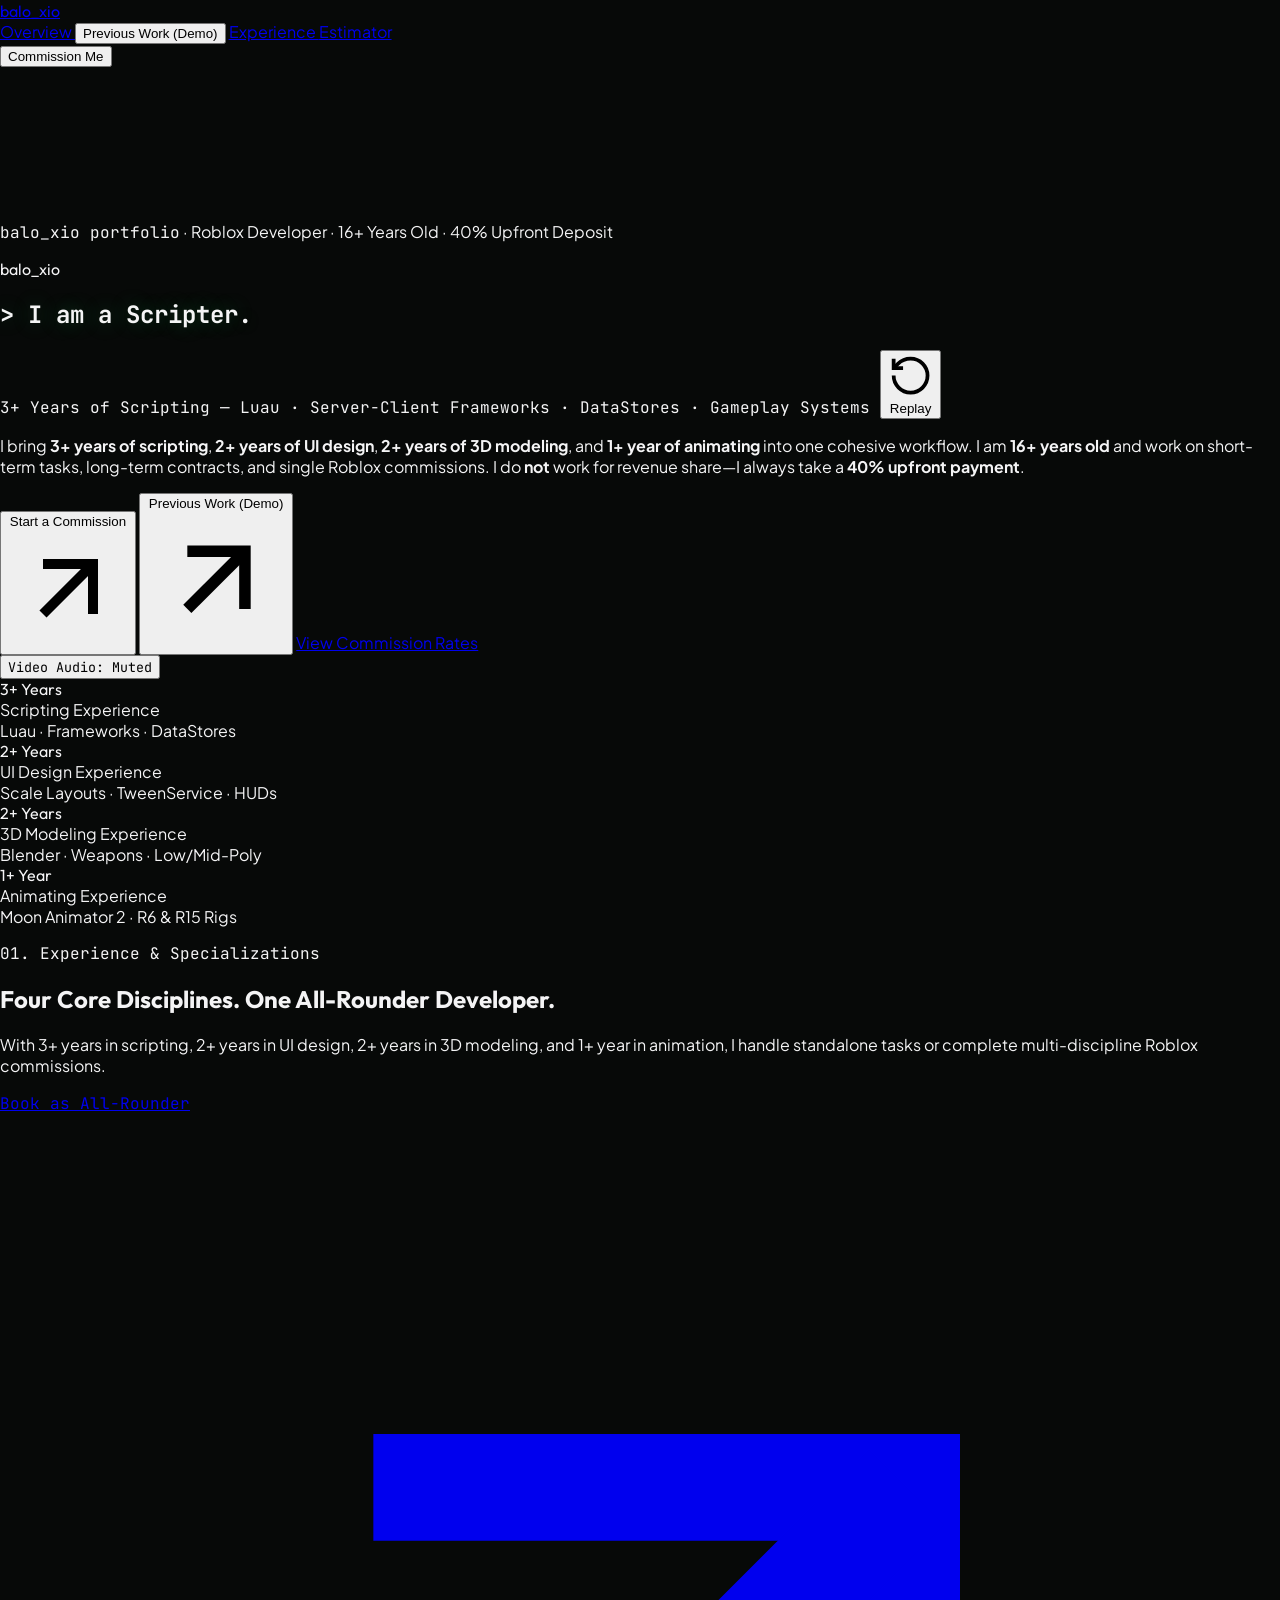
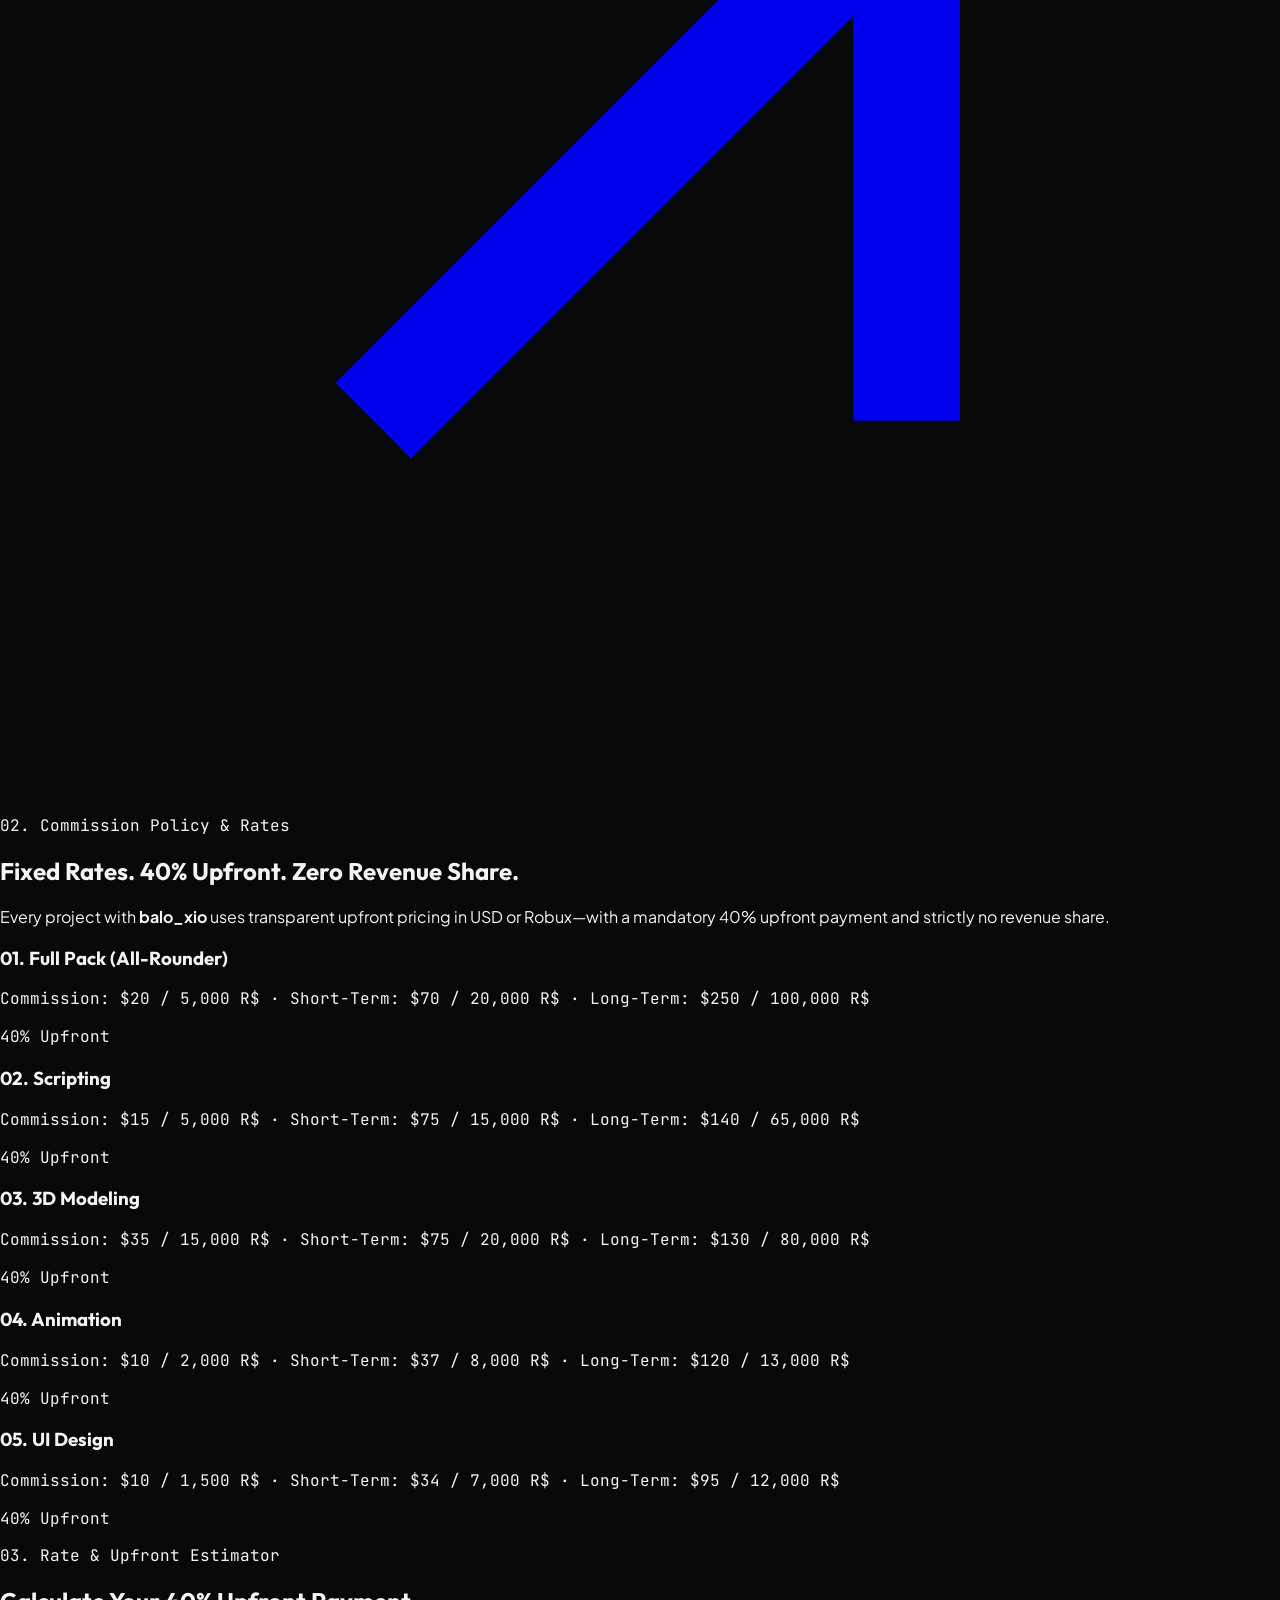
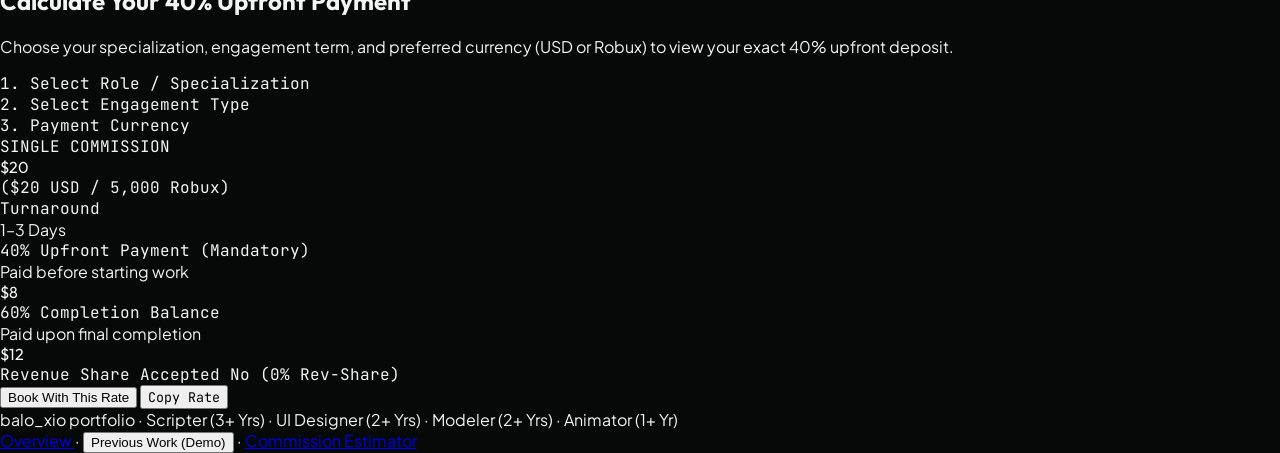
==== commit 74c57c2c: "refactor: remove private inbox and unused modals Clean up the codebase by removing the legacy privat" ====
--- a/index.html
+++ b/index.html
@@ -67,14 +67,6 @@
         >
           Estimator
         </a>
-        <button
-          id="nav-inbox"
-          type="button"
-          data-nav-view="inbox"
-          class="hover:text-emerald-400 hover:underline underline-offset-4 transition-colors whitespace-nowrap shrink-0 cursor-pointer"
-        >
-          Owner Inbox
-        </button>
       </nav>
 
       <div class="flex items-center shrink-0">
@@ -488,135 +480,6 @@
           <div id="previous-work-list"></div>
         </div>
       </div>
-
-      <!-- 3. PRIVATE OWNER INBOX VIEW -->
-      <div id="view-inbox" class="hidden-view min-h-[calc(100vh-61px)] bg-[#070908] text-zinc-100">
-        <!-- Owner Auth Gate (PRIVATE OWNER VAULT) -->
-        <div
-          id="inbox-auth-gate"
-          class="min-h-[calc(100vh-65px)] flex items-center justify-center px-6 py-16 bg-[#070908]"
-        >
-          <div class="w-full max-w-md rounded-xl bg-[#0b100d] border border-white/10 p-8 space-y-6 shadow-2xl">
-            <div class="flex items-center justify-between">
-              <span class="text-xs font-mono text-emerald-400">PRIVATE OWNER VAULT</span>
-              <svg
-                aria-hidden="true"
-                viewBox="0 0 24 24"
-                fill="none"
-                stroke="currentColor"
-                stroke-width="2"
-                stroke-linecap="round"
-                stroke-linejoin="round"
-                class="w-4 h-4 text-emerald-400"
-              >
-                <rect x="3" y="11" width="18" height="11" rx="2" ry="2"></rect>
-                <path d="M7 11V7a5 5 0 0 1 10 0v4"></path>
-              </svg>
-            </div>
-
-            <div>
-              <h1 class="font-display text-2xl sm:text-3xl font-bold text-white">
-                balo_xio Private Commission Inbox
-              </h1>
-              <p class="mt-2 text-sm text-zinc-400 leading-relaxed">
-                This Gmail-style commission dashboard is strictly private and locked to
-                <strong class="text-zinc-200">balo_xio</strong> (<span class="text-emerald-400 font-mono text-xs">xamch22@gmail.com</span>).
-                Public visitors cannot view player emails, Roblox profiles, or game screenshots.
-              </p>
-            </div>
-
-            <div>
-              <label for="inbox-owner-email-input" class="block text-xs font-mono text-zinc-300 mb-1.5">
-                Owner Gmail Verification (Vercel &amp; Custom Domains)
-              </label>
-              <input
-                id="inbox-owner-email-input"
-                type="email"
-                value="xamch22@gmail.com"
-                placeholder="xamch22@gmail.com"
-                class="w-full px-3.5 py-2.5 text-xs font-mono bg-zinc-950 border border-white/15 rounded-lg text-emerald-300 focus:outline-none focus:border-emerald-400"
-              />
-            </div>
-
-            <div
-              id="inbox-auth-error"
-              class="hidden-view p-3 rounded-lg bg-rose-950/40 border border-rose-500/30 text-xs text-rose-200"
-            ></div>
-
-            <div class="space-y-3 pt-1">
-              <button
-                id="inbox-google-signin-btn"
-                type="button"
-                class="w-full py-3 px-4 text-xs font-semibold text-zinc-950 bg-emerald-400 hover:bg-emerald-300 rounded-lg transition-colors cursor-pointer"
-              >
-                Sign in with Google (Owner Only)
-              </button>
-
-              <button
-                type="button"
-                data-nav-view="portfolio"
-                class="w-full py-2.5 px-4 text-xs font-medium text-zinc-300 hover:text-white bg-white/[0.03] hover:bg-white/[0.06] border border-white/10 rounded-lg transition-colors cursor-pointer inline-flex items-center justify-center gap-2"
-              >
-                <span>← Return to Public Portfolio</span>
-              </button>
-            </div>
-          </div>
-        </div>
-
-        <!-- Mail Client (Unlocked for xamch22@gmail.com) -->
-        <div id="inbox-mail-client" class="hidden-view min-h-[calc(100vh-61px)] flex flex-col">
-          <div class="px-6 lg:px-10 py-4 bg-[#0a0f0c] border-b border-white/10 flex flex-wrap items-center justify-between gap-4">
-            <div class="flex items-center gap-4">
-              <button
-                type="button"
-                data-nav-view="portfolio"
-                class="inline-flex items-center gap-1.5 px-3 py-1.5 text-xs font-medium text-zinc-300 hover:text-white bg-white/[0.04] border border-white/10 rounded-md transition-colors cursor-pointer"
-              >
-                <span>← Back to Portfolio</span>
-              </button>
-              <div>
-                <div class="flex items-center gap-2">
-                  <h2 class="font-display text-lg font-bold text-white">balo_xio Commission Mail</h2>
-                  <span id="inbox-unread-badge" class="text-xs font-mono text-emerald-400 tabular-nums">(1 unread)</span>
-                </div>
-                <p class="text-xs text-zinc-400">
-                  Private Owner Session: <span class="text-emerald-400 font-mono">xamch22@gmail.com</span> · Automatic Roblox Avatar Bot Active
-                </p>
-              </div>
-            </div>
-
-            <div class="flex items-center gap-3 flex-1 max-w-md justify-end">
-              <input
-                id="inbox-search-input"
-                type="search"
-                placeholder="Search player Gmail, @Roblox user, or work..."
-                class="w-full px-3 py-1.5 text-xs bg-zinc-950 border border-white/10 rounded-md text-zinc-100 placeholder:text-zinc-500 focus:outline-none focus:border-emerald-400"
-              />
-              <button
-                id="inbox-signout-btn"
-                type="button"
-                class="px-3 py-1.5 text-xs font-mono text-zinc-300 hover:text-white bg-zinc-900 border border-white/10 rounded-md transition-colors whitespace-nowrap shrink-0 cursor-pointer"
-              >
-                Lock Inbox
-              </button>
-            </div>
-          </div>
-
-          <div class="flex-1 grid grid-cols-1 lg:grid-cols-12 min-h-[600px]">
-            <!-- Folder Filter Column -->
-            <aside class="lg:col-span-2 border-b lg:border-b-0 lg:border-r border-white/10 p-4 space-y-2 bg-[#080c0a]">
-              <div class="px-2 pb-1 text-[11px] font-mono text-zinc-400">MAILBOXES</div>
-              <div id="inbox-folder-list" class="space-y-1"></div>
-            </aside>
-
-            <!-- Message List Column -->
-            <div id="inbox-message-list" class="lg:col-span-4 border-r border-white/10 overflow-y-auto bg-[#070908]"></div>
-
-            <!-- Message Detail Column -->
-            <div id="inbox-message-detail" class="lg:col-span-6 bg-[#070908] overflow-y-auto"></div>
-          </div>
-        </div>
-      </div>
     </main>
 
     <!-- =====================================================================
@@ -627,9 +490,17 @@
         <div>
           <span class="text-white font-semibold">balo_xio portfolio</span>
           <span aria-hidden="true" class="mx-2">·</span>
-          <span>Pure HTML, CSS &amp; JavaScript · Scripter (3+ Yrs) · UI Designer (2+ Yrs) · Modeler (2+ Yrs) · Animator (1+ Yr)</span>
+          <span>Scripter (3+ Yrs) · UI Designer (2+ Yrs) · Modeler (2+ Yrs) · Animator (1+ Yr)</span>
         </div>
         <div class="flex flex-wrap items-center gap-4">
+          <a
+            href="#overview"
+            data-nav-view="portfolio"
+            class="text-zinc-400 hover:text-white underline underline-offset-4"
+          >
+            Overview
+          </a>
+          <span aria-hidden="true">·</span>
           <button
             type="button"
             data-nav-view="previous-work"
@@ -638,28 +509,12 @@
             Previous Work (Demo)
           </button>
           <span aria-hidden="true">·</span>
-          <button
-            type="button"
-            data-nav-view="inbox"
-            class="text-zinc-400 hover:text-emerald-400 underline underline-offset-4 cursor-pointer"
+          <a
+            href="#estimator"
+            data-nav-view="portfolio"
+            class="text-zinc-400 hover:text-white underline underline-offset-4"
           >
-            Private Owner Inbox
-          </button>
-          <span aria-hidden="true">·</span>
-          <button
-            id="footer-export-btn"
-            type="button"
-            class="text-emerald-400 hover:text-emerald-300 font-mono font-semibold underline underline-offset-4 cursor-pointer"
-          >
-            Export HTML / CSS / JS Code
-          </button>
-          <span aria-hidden="true">·</span>
-          <a
-            href="/api/download-zip"
-            download="balo_xio-portfolio.zip"
-            class="text-zinc-300 hover:text-emerald-400 font-mono underline underline-offset-4"
-          >
-            Download Website (.zip)
+            Commission Estimator
           </a>
         </div>
       </div>
@@ -796,34 +651,34 @@
                   multiple
                   class="hidden-view"
                 />
-                <button
-                  id="booking-sample-screenshot-btn"
-                  type="button"
-                  class="px-2.5 py-1 text-[11px] font-mono text-zinc-300 bg-zinc-900 border border-white/10 rounded cursor-pointer hover:text-white"
-                >
-                  + Add Sample Capture
-                </button>
               </div>
             </div>
             <div id="booking-screenshots-preview" class="grid grid-cols-2 sm:grid-cols-4 gap-2"></div>
           </div>
 
+          <div id="booking-cooldown-banner" class="hidden-view"></div>
           <div id="booking-submit-status" class="hidden-view"></div>
 
-          <div class="flex items-center justify-end gap-3 pt-2 border-t border-white/10">
-            <button
-              type="button"
-              data-close-booking="true"
-              class="px-4 py-2.5 text-xs font-mono text-zinc-300 bg-zinc-900 border border-white/10 rounded-md cursor-pointer"
-            >
-              Cancel
-            </button>
-            <button
-              type="submit"
-              class="px-6 py-2.5 text-xs font-semibold text-zinc-950 bg-emerald-400 hover:bg-emerald-300 rounded-md cursor-pointer"
-            >
-              Submit Commission Application
-            </button>
+          <div class="flex items-center justify-between gap-3 pt-2 border-t border-white/10">
+            <span class="text-[11px] font-mono text-zinc-400">
+              Anti-Spam Policy: 1-Hour Cooldown Between Applications
+            </span>
+            <div class="flex items-center gap-3">
+              <button
+                type="button"
+                data-close-booking="true"
+                class="px-4 py-2.5 text-xs font-mono text-zinc-300 bg-zinc-900 border border-white/10 rounded-md cursor-pointer"
+              >
+                Cancel
+              </button>
+              <button
+                id="booking-submit-btn"
+                type="submit"
+                class="px-6 py-2.5 text-xs font-semibold text-zinc-950 bg-emerald-400 hover:bg-emerald-300 disabled:opacity-50 disabled:cursor-not-allowed rounded-md cursor-pointer transition-colors"
+              >
+                Submit Commission Application
+              </button>
+            </div>
           </div>
         </form>
       </div>
@@ -866,80 +721,6 @@
       </div>
     </div>
 
-    <!-- =====================================================================
-         HTML / CSS / JS & GOOGLE SITES EXPORT MODAL
-         ===================================================================== -->
-    <div
-      id="export-modal"
-      role="dialog"
-      aria-modal="true"
-      aria-labelledby="export-modal-title"
-      class="hidden-view fixed inset-0 z-50 flex items-center justify-center bg-black/85 backdrop-blur-md p-4 sm:p-6 overflow-y-auto"
-    >
-      <div class="relative w-full max-w-3xl bg-zinc-950 border border-white/15 rounded-xl shadow-2xl overflow-hidden my-8">
-        <div class="flex items-center justify-between px-6 py-4 border-b border-white/10 bg-zinc-900/60">
-          <div>
-            <p class="text-xs font-mono text-emerald-400">Pure HTML, CSS &amp; JavaScript Code Export</p>
-            <h2 id="export-modal-title" class="font-display text-xl font-bold text-white">
-              Copy HTML, CSS &amp; JS Code (Or Paste Directly into Google Sites)
-            </h2>
-          </div>
-          <button
-            type="button"
-            data-close-export="true"
-            aria-label="Close export modal"
-            class="px-3 py-1.5 text-xs font-mono text-zinc-300 hover:text-white bg-zinc-900 border border-white/10 rounded-md cursor-pointer"
-          >
-            ✕ Close
-          </button>
-        </div>
-
-        <div class="p-6 space-y-5 max-h-[80vh] overflow-y-auto">
-          <div class="flex flex-wrap items-center justify-between gap-3">
-            <div class="flex flex-wrap gap-1.5">
-              <button type="button" data-code-tab="all-in-one">1. Google Sites All-In-One HTML</button>
-              <button type="button" data-code-tab="html">2. index.html</button>
-              <button type="button" data-code-tab="css">3. style.css</button>
-              <button type="button" data-code-tab="js">4. script.js</button>
-            </div>
-
-            <button
-              id="copy-export-code-btn"
-              type="button"
-              class="px-4 py-2 text-xs font-mono font-bold text-zinc-950 bg-emerald-400 hover:bg-emerald-300 rounded-md cursor-pointer"
-            >
-              Copy Whole HTML Code
-            </button>
-          </div>
-
-          <pre
-            id="export-code-preview"
-            class="p-4 rounded-lg bg-black/90 border border-white/10 text-[11px] font-mono text-zinc-300 overflow-x-auto max-h-64"
-          ></pre>
-
-          <div class="flex flex-wrap items-center justify-between gap-3 pt-3 border-t border-white/10 text-xs">
-            <span class="text-zinc-400">Download the standalone HTML or the complete HTML/CSS/JS ZIP archive:</span>
-            <div class="flex items-center gap-3">
-              <a
-                href="/api/google-sites-html"
-                download="balo_xio-google-sites.html"
-                class="px-3.5 py-2 font-mono font-semibold text-zinc-200 bg-zinc-900 hover:bg-zinc-800 border border-white/15 rounded-md"
-              >
-                Download Single .HTML
-              </a>
-              <a
-                href="/api/download-zip"
-                download="balo_xio-portfolio.zip"
-                class="px-3.5 py-2 font-mono font-semibold text-zinc-950 bg-emerald-400 hover:bg-emerald-300 rounded-md"
-              >
-                Download Full .ZIP
-              </a>
-            </div>
-          </div>
-        </div>
-      </div>
-    </div>
-
     <script type="module" src="/script.js"></script>
   </body>
 </html>
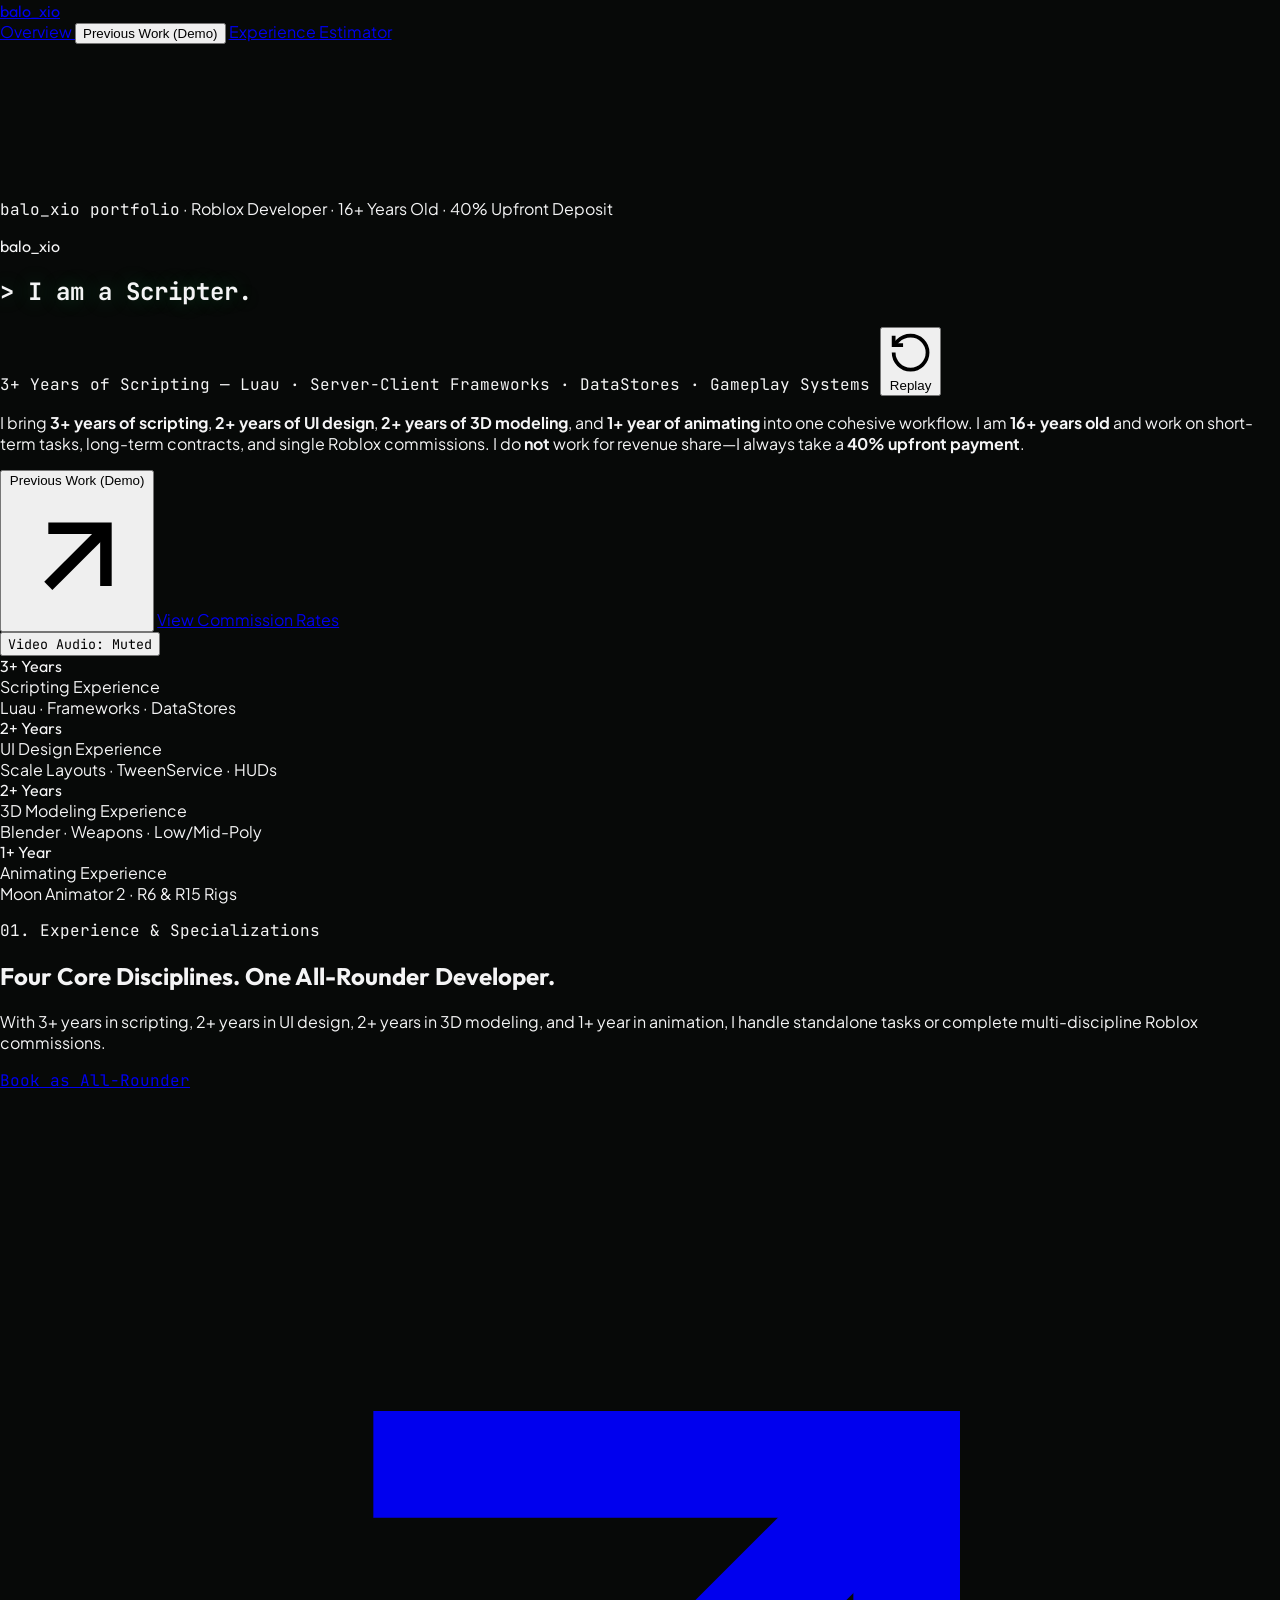
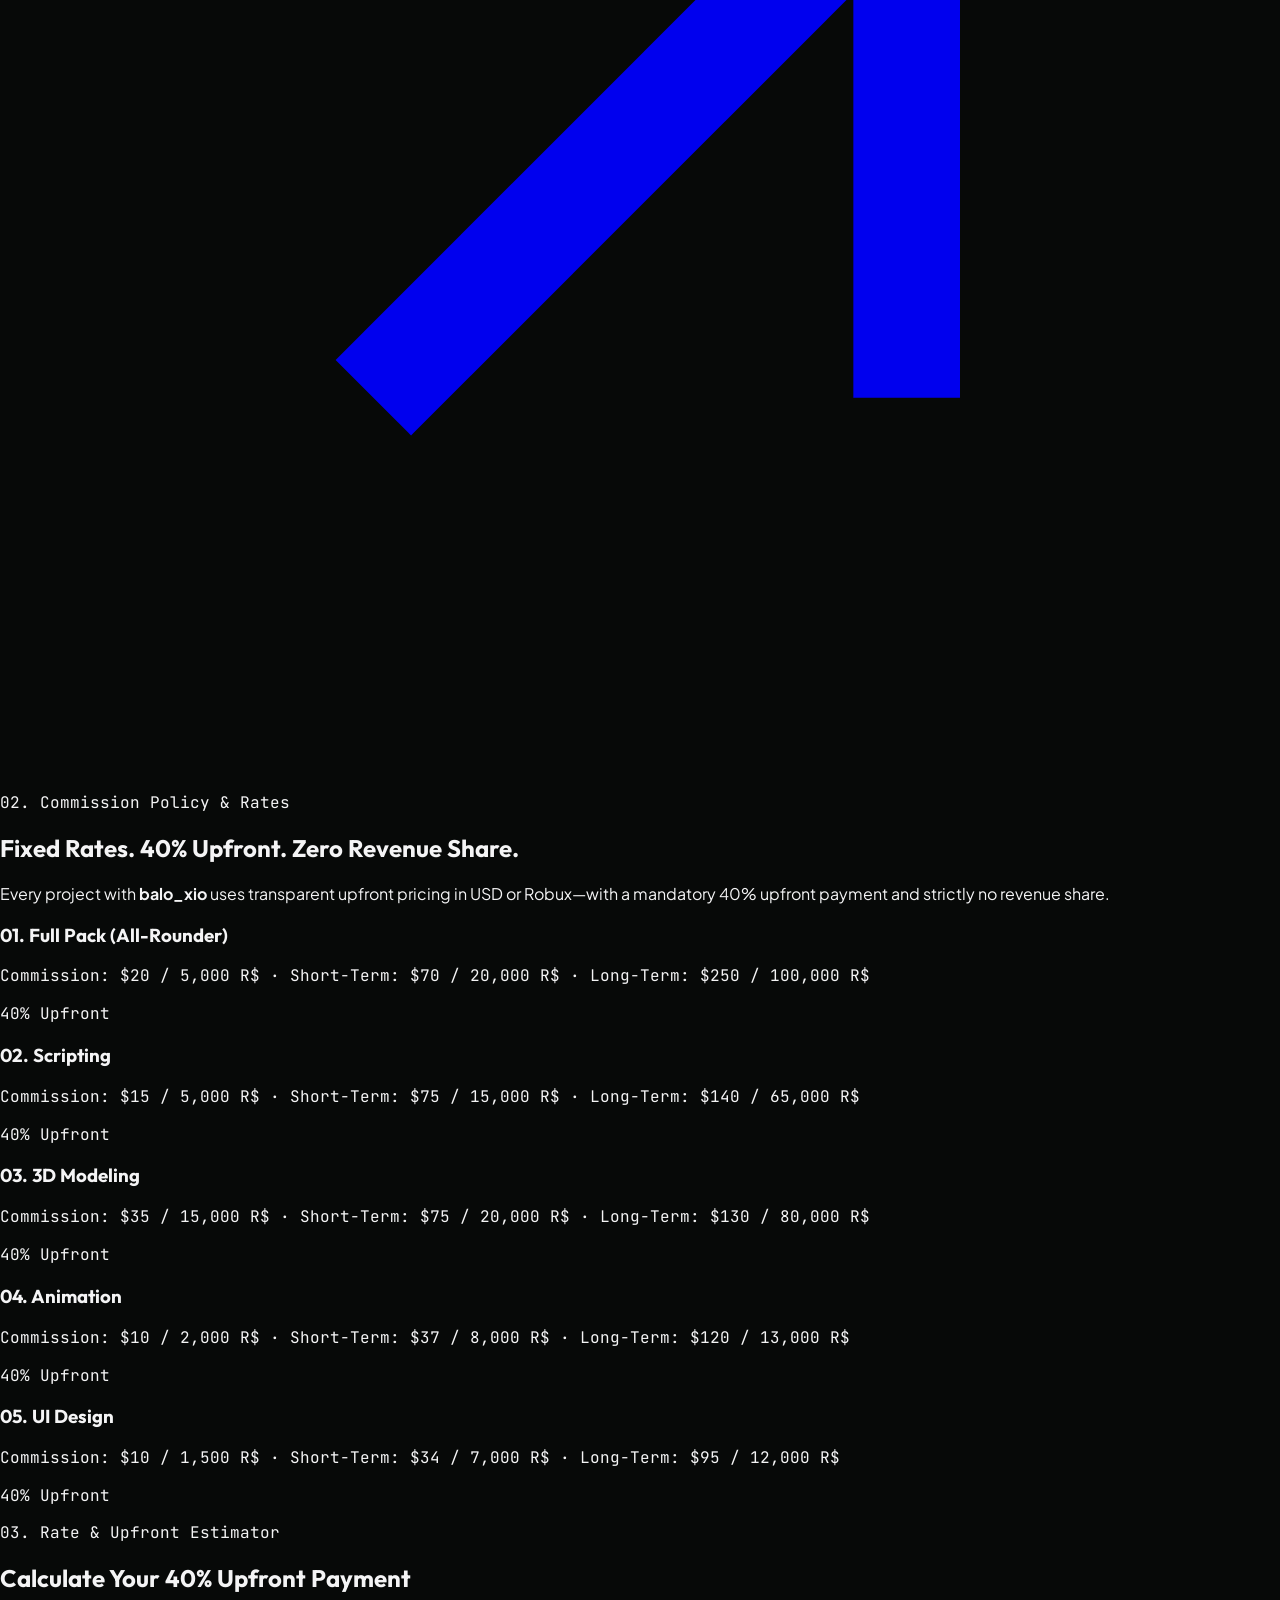
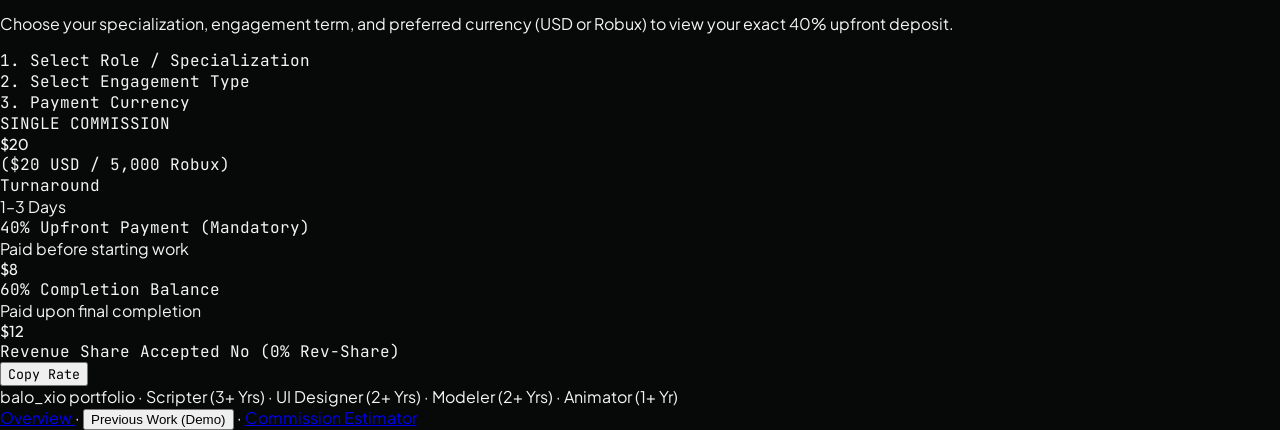
==== commit f7427a72: "refactor: remove booking modal and related actions Delete the `BookingModal` component and all assoc" ====
--- a/index.html
+++ b/index.html
@@ -68,16 +68,6 @@
           Estimator
         </a>
       </nav>
-
-      <div class="flex items-center shrink-0">
-        <button
-          type="button"
-          data-open-booking="true"
-          class="px-4 py-2 text-xs font-semibold text-zinc-950 bg-emerald-400 rounded-md hover:bg-emerald-300 focus-visible:outline-2 focus-visible:outline-offset-2 focus-visible:outline-emerald-400 transition-colors whitespace-nowrap shrink-0 cursor-pointer"
-        >
-          Commission Me
-        </button>
-      </div>
     </header>
 
     <!-- =====================================================================
@@ -170,16 +160,8 @@
               <div class="flex flex-wrap items-center gap-4 pt-2">
                 <button
                   type="button"
-                  data-open-booking="true"
+                  data-nav-view="previous-work"
                   class="inline-flex items-center gap-2 px-6 py-3.5 text-sm font-semibold text-zinc-950 bg-emerald-400 rounded-md hover:bg-emerald-300 transition-colors whitespace-nowrap shrink-0 cursor-pointer"
-                >
-                  <span>Start a Commission</span>
-                  <svg class="w-4 h-4" viewBox="0 0 24 24" fill="none" stroke="currentColor" stroke-width="2"><path d="M7 7h10v10"/><path d="M7 17 17 7"/></svg>
-                </button>
-                <button
-                  type="button"
-                  data-nav-view="previous-work"
-                  class="inline-flex items-center gap-2 px-6 py-3.5 text-sm font-medium text-zinc-100 hover:text-emerald-400 border border-emerald-500/30 hover:border-emerald-400 bg-emerald-500/10 rounded-md transition-colors whitespace-nowrap shrink-0 cursor-pointer"
                 >
                   <span>Previous Work (Demo)</span>
                   <svg class="w-4 h-4" viewBox="0 0 24 24" fill="none" stroke="currentColor" stroke-width="2"><path d="M7 7h10v10"/><path d="M7 17 17 7"/></svg>
@@ -413,16 +395,9 @@
 
                 <div class="flex flex-wrap items-center gap-3 pt-2">
                   <button
-                    type="button"
-                    data-open-booking="true"
-                    class="flex-1 px-5 py-3 text-xs font-semibold text-zinc-950 bg-emerald-400 rounded-md hover:bg-emerald-300 transition-colors whitespace-nowrap shrink-0 cursor-pointer"
-                  >
-                    Book With This Rate
-                  </button>
-                  <button
                     id="estimator-copy-rate-btn"
                     type="button"
-                    class="px-4 py-3 text-xs font-mono text-zinc-200 bg-zinc-900 hover:bg-zinc-800 border border-white/15 rounded-md transition-colors whitespace-nowrap shrink-0 cursor-pointer"
+                    class="w-full px-4 py-3 text-xs font-mono text-zinc-200 bg-zinc-900 hover:bg-zinc-800 border border-white/15 rounded-md transition-colors whitespace-nowrap shrink-0 cursor-pointer"
                   >
                     Copy Rate
                   </button>
@@ -521,170 +496,6 @@
     </footer>
 
     <!-- =====================================================================
-         COMMISSION BOOKING MODAL
-         ===================================================================== -->
-    <div
-      id="booking-modal"
-      role="dialog"
-      aria-modal="true"
-      aria-labelledby="booking-modal-title"
-      class="hidden-view fixed inset-0 z-50 flex items-center justify-center bg-black/85 backdrop-blur-md p-4 sm:p-6 overflow-y-auto"
-    >
-      <div class="relative w-full max-w-2xl bg-zinc-950 border border-white/15 rounded-xl shadow-2xl overflow-hidden my-8">
-        <div class="flex items-center justify-between px-6 py-4 border-b border-white/10 bg-zinc-900/60">
-          <div>
-            <p class="text-xs font-mono text-emerald-400">40% Upfront · Zero Revenue Share</p>
-            <h2 id="booking-modal-title" class="font-display text-xl font-bold text-white">
-              Book a Roblox Commission with balo_xio
-            </h2>
-          </div>
-          <button
-            type="button"
-            data-close-booking="true"
-            aria-label="Close commission modal"
-            class="px-3 py-1.5 text-xs font-mono text-zinc-300 hover:text-white bg-zinc-900 rounded border border-white/10 cursor-pointer"
-          >
-            ✕ Close
-          </button>
-        </div>
-
-        <form id="booking-form" class="p-6 space-y-5 max-h-[80vh] overflow-y-auto">
-          <div>
-            <div class="text-xs font-mono text-zinc-400 mb-2">1. Select Work Type</div>
-            <div id="booking-worktype-grid" class="flex flex-wrap gap-2"></div>
-          </div>
-
-          <div>
-            <div class="text-xs font-mono text-zinc-400 mb-2">2. Select Engagement Term</div>
-            <div id="booking-contract-grid" class="grid grid-cols-1 sm:grid-cols-3 gap-2.5"></div>
-          </div>
-
-          <div class="flex flex-wrap items-center justify-between gap-4">
-            <div>
-              <div class="text-xs font-mono text-zinc-400 mb-2">3. Currency</div>
-              <div id="booking-currency-grid" class="flex gap-2"></div>
-            </div>
-            <div
-              id="booking-upfront-banner"
-              class="p-3 rounded bg-emerald-950/30 border border-emerald-500/30 text-xs font-mono text-zinc-300 flex flex-wrap items-center gap-2"
-            ></div>
-          </div>
-
-          <div class="grid grid-cols-1 sm:grid-cols-2 gap-4">
-            <div>
-              <label for="booking-client-email" class="block text-xs font-mono text-zinc-300 mb-1.5">
-                Your Gmail Address *
-              </label>
-              <input
-                id="booking-client-email"
-                type="email"
-                required
-                placeholder="yourname@gmail.com"
-                class="w-full px-3.5 py-2.5 text-sm bg-zinc-900 border border-white/15 rounded-md text-white focus:outline-none focus:border-emerald-400"
-              />
-            </div>
-
-            <div>
-              <label for="booking-roblox-username" class="block text-xs font-mono text-zinc-300 mb-1.5">
-                Your Roblox Username * (Bot Fetches Face)
-              </label>
-              <div class="flex gap-2">
-                <input
-                  id="booking-roblox-username"
-                  type="text"
-                  required
-                  placeholder="e.g. Builderman"
-                  class="flex-1 px-3.5 py-2.5 text-sm bg-zinc-900 border border-white/15 rounded-md text-white focus:outline-none focus:border-emerald-400"
-                />
-                <button
-                  id="booking-roblox-lookup-btn"
-                  type="button"
-                  class="px-3 py-2 text-xs font-mono font-semibold text-zinc-950 bg-emerald-400 rounded-md cursor-pointer"
-                >
-                  Find
-                </button>
-              </div>
-            </div>
-          </div>
-
-          <div id="booking-avatar-preview"></div>
-
-          <div>
-            <label for="booking-discord-tag" class="block text-xs font-mono text-zinc-300 mb-1.5">
-              Discord Username (Optional)
-            </label>
-            <input
-              id="booking-discord-tag"
-              type="text"
-              placeholder="username#0000"
-              class="w-full px-3.5 py-2.5 text-sm bg-zinc-900 border border-white/15 rounded-md text-white focus:outline-none focus:border-emerald-400"
-            />
-          </div>
-
-          <div>
-            <label for="booking-project-details" class="block text-xs font-mono text-zinc-300 mb-1.5">
-              Project Scope &amp; Details *
-            </label>
-            <textarea
-              id="booking-project-details"
-              rows="4"
-              required
-              placeholder="Describe what you need scripted, modeled, animated, or designed..."
-              class="w-full px-3.5 py-2.5 text-sm bg-zinc-900 border border-white/15 rounded-md text-white focus:outline-none focus:border-emerald-400"
-            ></textarea>
-          </div>
-
-          <div>
-            <div class="flex items-center justify-between mb-1.5">
-              <span class="text-xs font-mono text-zinc-300">Attach Game Screenshots (Up to 4)</span>
-              <div class="flex items-center gap-2">
-                <label
-                  for="booking-screenshot-input"
-                  class="px-2.5 py-1 text-[11px] font-mono text-emerald-400 bg-emerald-950/40 border border-emerald-500/30 rounded cursor-pointer hover:bg-emerald-950/70"
-                >
-                  + Upload Images
-                </label>
-                <input
-                  id="booking-screenshot-input"
-                  type="file"
-                  accept="image/*"
-                  multiple
-                  class="hidden-view"
-                />
-              </div>
-            </div>
-            <div id="booking-screenshots-preview" class="grid grid-cols-2 sm:grid-cols-4 gap-2"></div>
-          </div>
-
-          <div id="booking-cooldown-banner" class="hidden-view"></div>
-          <div id="booking-submit-status" class="hidden-view"></div>
-
-          <div class="flex items-center justify-between gap-3 pt-2 border-t border-white/10">
-            <span class="text-[11px] font-mono text-zinc-400">
-              Anti-Spam Policy: 1-Hour Cooldown Between Applications
-            </span>
-            <div class="flex items-center gap-3">
-              <button
-                type="button"
-                data-close-booking="true"
-                class="px-4 py-2.5 text-xs font-mono text-zinc-300 bg-zinc-900 border border-white/10 rounded-md cursor-pointer"
-              >
-                Cancel
-              </button>
-              <button
-                id="booking-submit-btn"
-                type="submit"
-                class="px-6 py-2.5 text-xs font-semibold text-zinc-950 bg-emerald-400 hover:bg-emerald-300 disabled:opacity-50 disabled:cursor-not-allowed rounded-md cursor-pointer transition-colors"
-              >
-                Submit Commission Application
-              </button>
-            </div>
-          </div>
-        </form>
-      </div>
-    </div>
-
-    <!-- =====================================================================
          UI DESIGN FULLSCREEN LIGHTBOX MODAL
          ===================================================================== -->
     <div
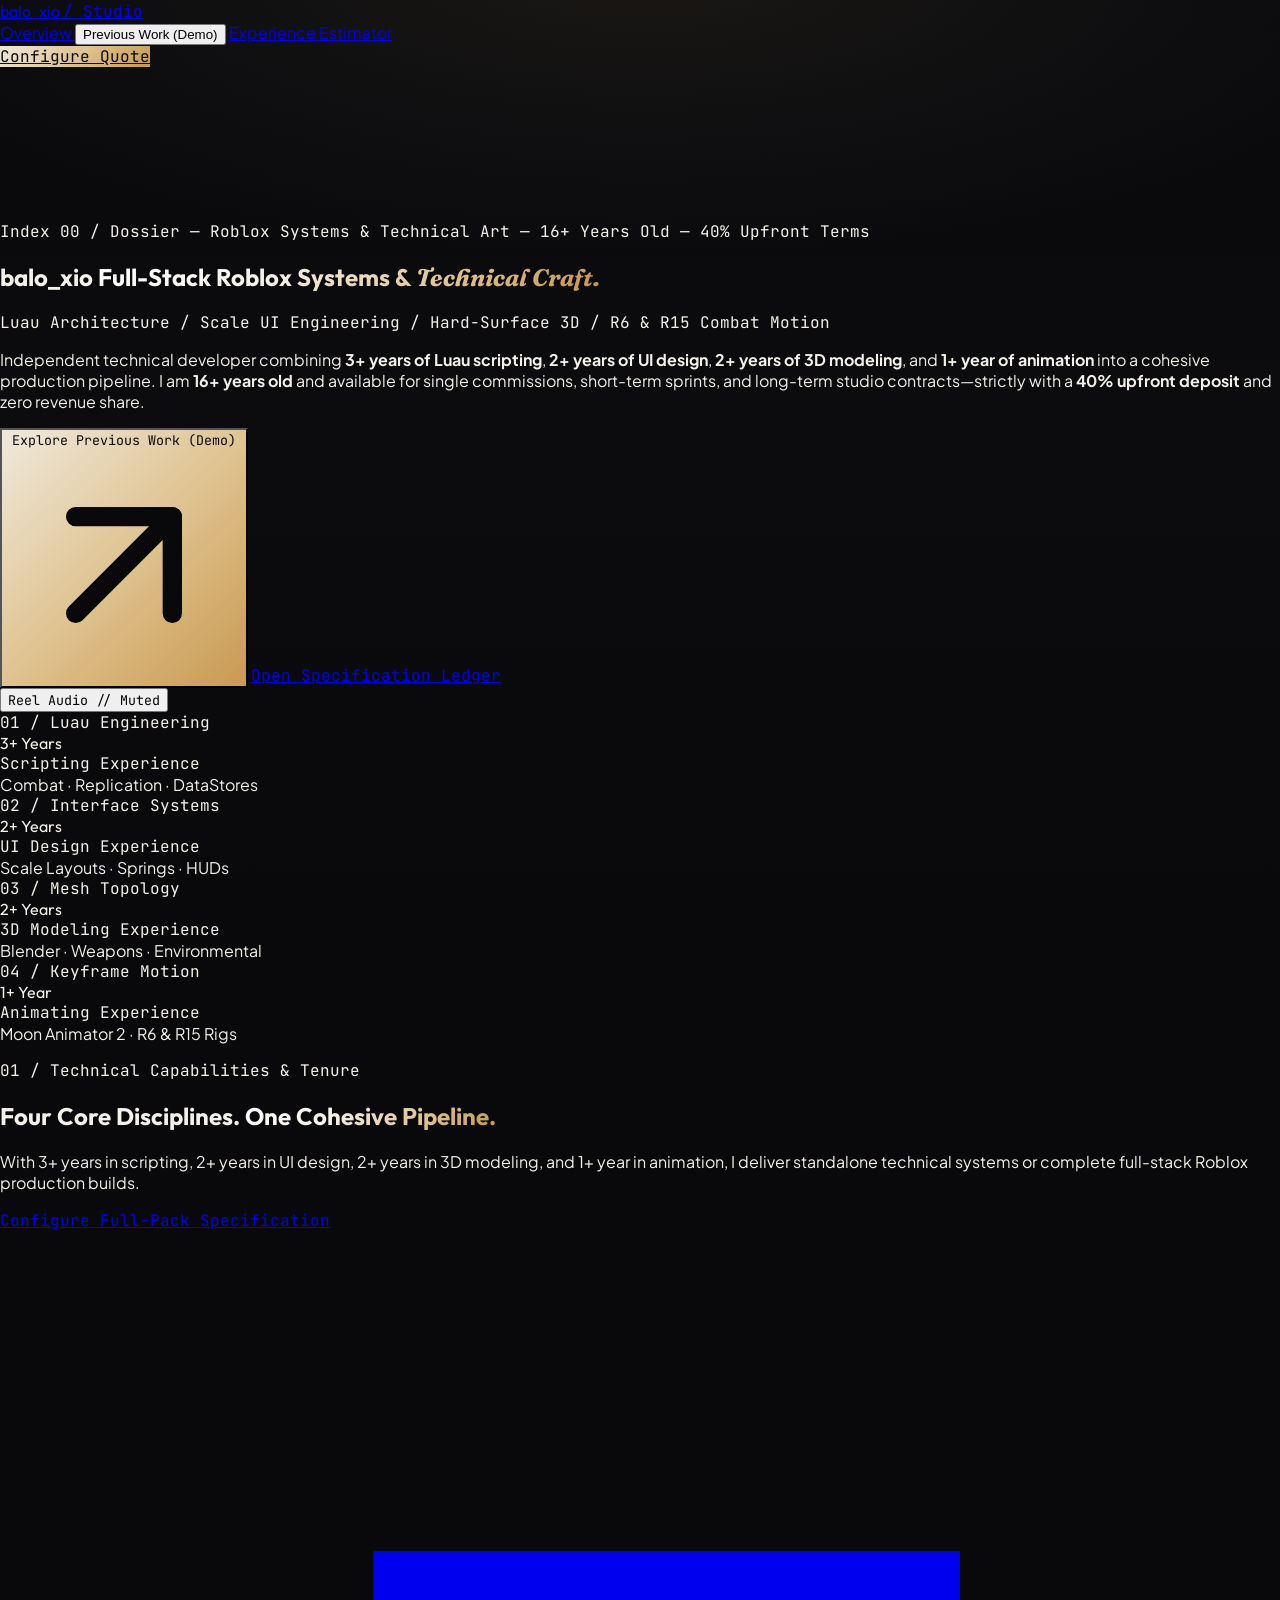
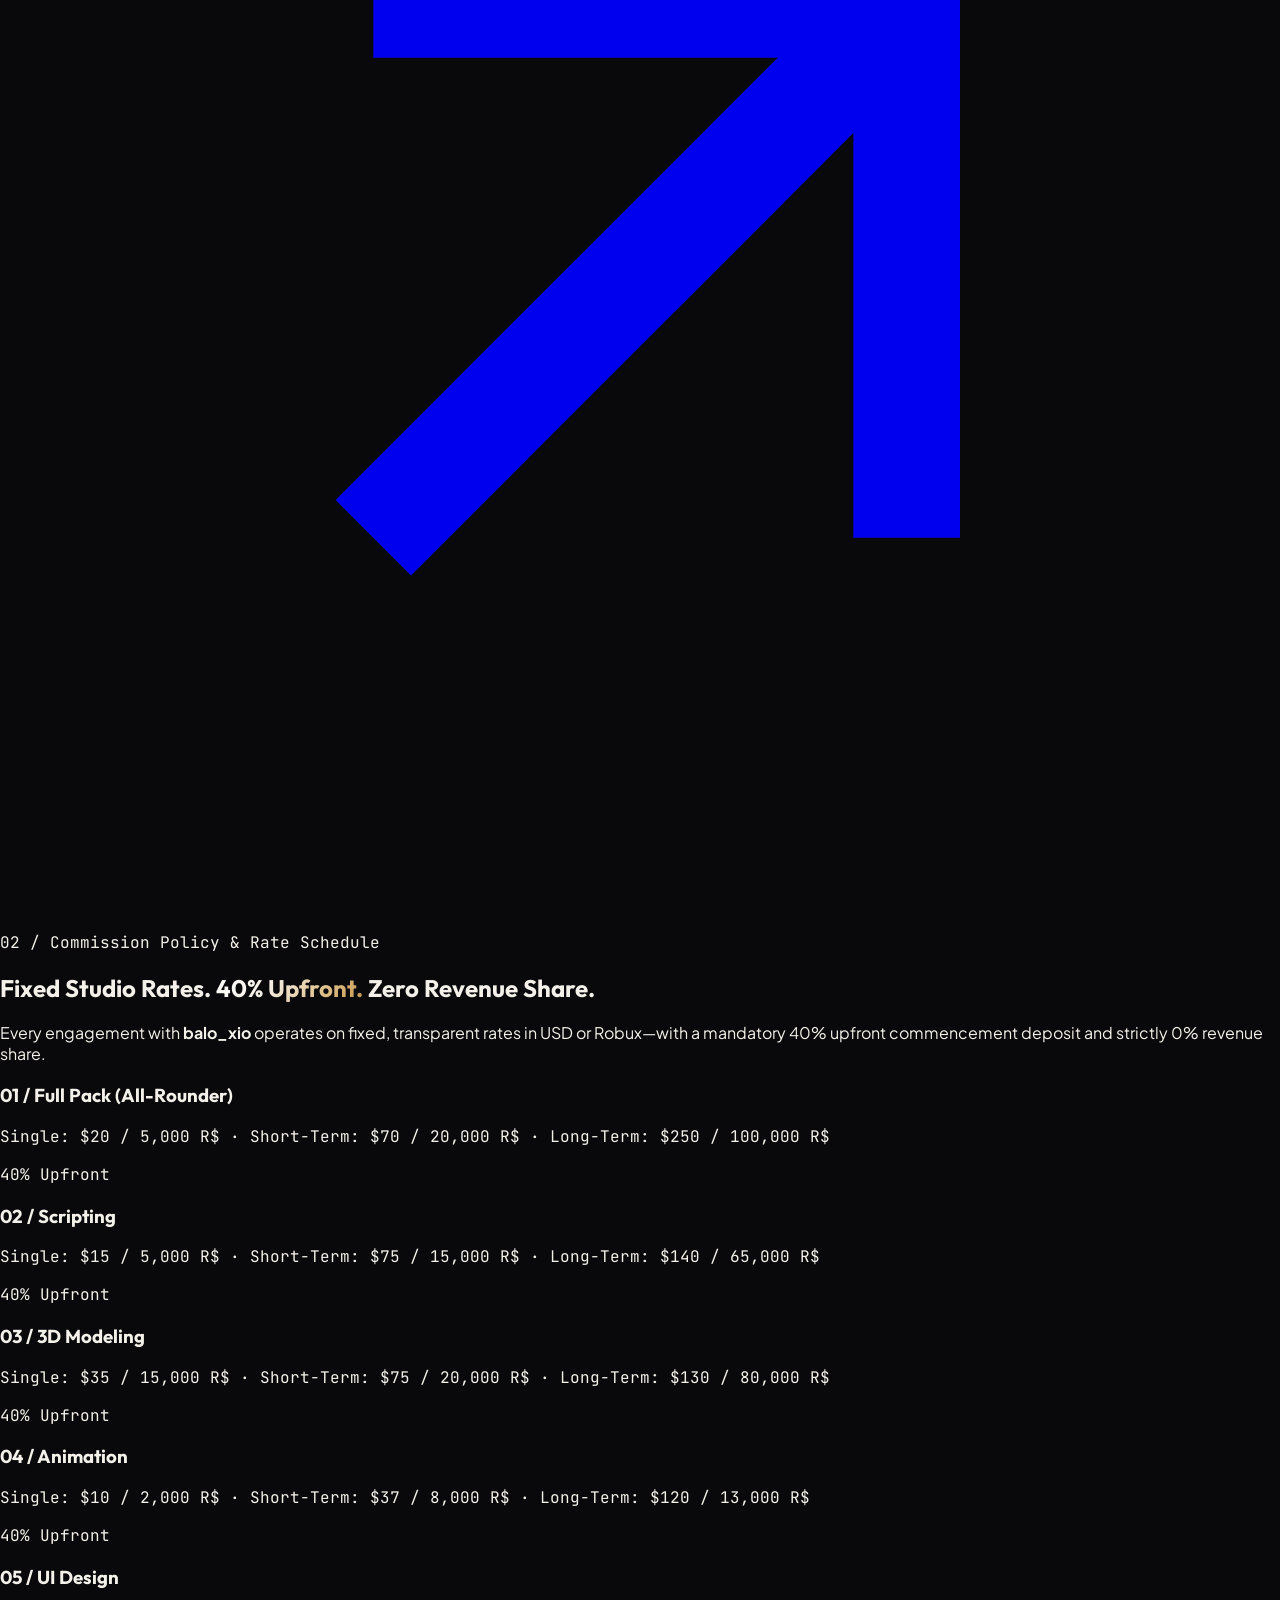
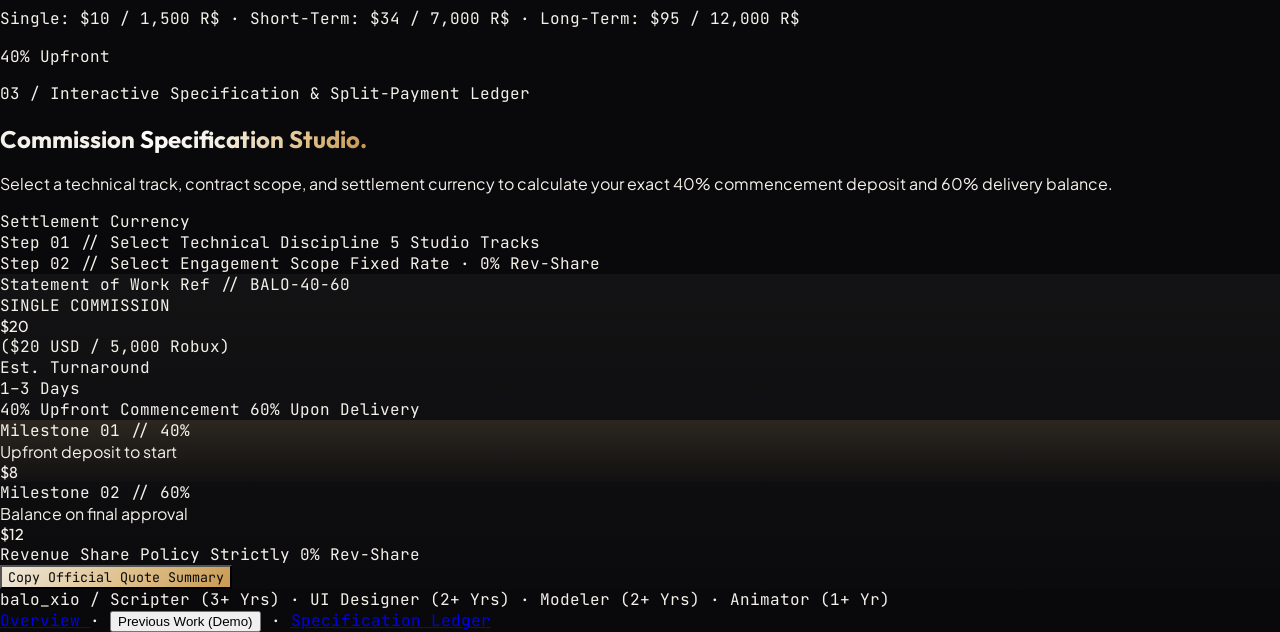
==== commit c174d5c0: "feat: refine UI design and update branding - Update brand colors, typography, and site aesthetic - E" ====
--- a/index.html
+++ b/index.html
@@ -3,75 +3,91 @@
   <head>
     <meta charset="UTF-8" />
     <meta name="viewport" content="width=device-width, initial-scale=1.0" />
-    <title>balo_xio portfolio</title>
+    <title>balo_xio | Roblox Developer Portfolio — Scripter, UI Designer, Modeler &amp; Animator</title>
     <meta
       name="description"
-      content="balo_xio portfolio — 16+ Roblox All-Rounder Developer with 3+ years of scripting, 2+ years of UI design, 2+ years of 3D modeling, and 1+ year of animating."
+      content="Official Roblox developer portfolio of balo_xio (16+). 3+ years Scripting, 2+ years UI Design, 2+ years 3D Modeling, and 1+ year Animating. Available for short-term, long-term, and single commissions with a mandatory 40% upfront payment."
     />
-    <meta property="og:title" content="balo_xio portfolio" />
+    <meta
+      property="og:title"
+      content="balo_xio | Roblox Developer Portfolio — Scripter, UI Designer, Modeler &amp; Animator"
+    />
     <meta
       property="og:description"
-      content="balo_xio portfolio — 16+ Roblox All-Rounder Developer with 3+ years of scripting, 2+ years of UI design, 2+ years of 3D modeling, and 1+ year of animating."
+      content="Official Roblox developer portfolio of balo_xio (16+). 3+ years Scripting, 2+ years UI Design, 2+ years 3D Modeling, and 1+ year Animating. Available for short-term, long-term, and single commissions with a mandatory 40% upfront payment."
     />
     <meta property="og:type" content="website" />
-    <meta name="twitter:card" content="summary_large_image" />
     <link rel="preconnect" href="https://fonts.googleapis.com" />
     <link rel="preconnect" href="https://fonts.gstatic.com" crossorigin />
     <link
-      href="https://fonts.googleapis.com/css2?family=JetBrains+Mono:wght@400;500;600;700&family=Outfit:wght@500;600;700&family=Plus+Jakarta+Sans:wght@400;500;600;700&display=swap"
+      href="https://fonts.googleapis.com/css2?family=Fraunces:ital,opsz,wght@0,9..144,500;1,9..144,400;1,9..144,600&family=JetBrains+Mono:wght@400;500;600;700&family=Outfit:wght@500;600;700;800&family=Plus+Jakarta+Sans:wght@400;500;600;700&display=swap"
       rel="stylesheet"
     />
     <link rel="stylesheet" href="/style.css" />
   </head>
-  <body class="min-h-screen bg-[#070908] text-zinc-100 flex flex-col antialiased selection:bg-emerald-500/30 selection:text-emerald-200">
+  <body class="bg-[#09090B] text-[#F4F1EA] antialiased selection:bg-[#DFC08A] selection:text-[#09090B] min-h-screen flex flex-col">
     <!-- =====================================================================
-         TOP BAR (3-Zone Contract: Wordmark | 5 Single-Line Links | 1 Primary CTA)
+         TOP NAVIGATION BAR (3-ZONE ARCHITECTURAL CONTRACT)
          ===================================================================== -->
-    <header class="sticky top-0 z-40 flex items-center justify-between gap-8 px-6 lg:px-12 py-4 bg-[#070908]/80 backdrop-blur-md border-b border-white/10">
+    <header class="sticky top-0 z-40 flex items-center justify-between gap-8 px-6 lg:px-12 h-16 bg-[#09090B]/90 backdrop-blur-md border-b border-white/10">
+      <!-- Zone 1: Studio Wordmark (Zero decorative dots) -->
       <a
         href="#overview"
         data-nav-view="portfolio"
-        class="font-display text-lg font-bold tracking-tight text-white hover:text-emerald-400 transition-colors whitespace-nowrap shrink-0"
+        class="font-display text-lg font-bold tracking-tight text-white hover:text-[#DFC08A] transition-colors whitespace-nowrap shrink-0 flex items-baseline gap-2.5"
       >
-        balo_xio
+        <span>balo_xio</span>
+        <span class="hidden sm:inline-block font-mono text-[11px] font-normal uppercase tracking-widest text-zinc-500">/ Studio</span>
       </a>
 
-      <nav aria-label="Primary Navigation" class="hidden md:flex items-center gap-8 text-sm font-medium text-zinc-400">
+      <!-- Zone 2: Primary Navigation -->
+      <nav aria-label="Primary Navigation" class="flex items-center gap-5 sm:gap-8 text-xs sm:text-sm font-medium text-zinc-400">
         <a
+          href="#overview"
           id="nav-overview"
-          href="#overview"
           data-nav-view="portfolio"
-          class="text-white hover:text-white hover:underline underline-offset-4 transition-colors whitespace-nowrap shrink-0"
+          class="text-white hover:text-[#DFC08A] underline underline-offset-8 decoration-[#DFC08A] transition-colors whitespace-nowrap shrink-0"
         >
           Overview
         </a>
         <button
+          type="button"
           id="nav-previous-work"
-          type="button"
           data-nav-view="previous-work"
-          class="hover:text-emerald-400 hover:underline underline-offset-4 transition-colors whitespace-nowrap shrink-0 cursor-pointer"
+          class="hover:text-[#DFC08A] transition-colors whitespace-nowrap shrink-0 cursor-pointer"
         >
           Previous Work (Demo)
         </button>
         <a
           href="#experience"
           data-nav-view="portfolio"
-          class="hover:text-white hover:underline underline-offset-4 transition-colors whitespace-nowrap shrink-0"
+          class="hover:text-white transition-colors whitespace-nowrap shrink-0"
         >
           Experience
         </a>
         <a
           href="#estimator"
           data-nav-view="portfolio"
-          class="hover:text-white hover:underline underline-offset-4 transition-colors whitespace-nowrap shrink-0"
+          class="hover:text-white transition-colors whitespace-nowrap shrink-0"
         >
           Estimator
         </a>
       </nav>
+
+      <!-- Zone 3: Single Primary Action -->
+      <div class="hidden md:flex items-center shrink-0">
+        <a
+          href="#estimator"
+          data-nav-view="portfolio"
+          class="px-4 py-2 text-xs font-mono uppercase tracking-wider font-semibold studio-btn-gradient rounded-sm transition-all whitespace-nowrap"
+        >
+          Configure Quote
+        </a>
+      </div>
     </header>
 
     <!-- =====================================================================
-         MAIN CONTENT VIEWS
+         MAIN CONTENT CONTAINER
          ===================================================================== -->
     <main class="flex-1">
       <!-- 1. MAIN PORTFOLIO VIEW -->
@@ -80,142 +96,120 @@
         <section
           id="overview"
           aria-label="balo_xio Portfolio Hero"
-          class="relative min-h-[calc(100vh-61px)] flex flex-col justify-between overflow-hidden border-b border-white/10"
+          class="relative min-h-[calc(100vh-64px)] flex flex-col justify-between overflow-hidden border-b border-white/10"
         >
-          <!-- Background Video (Cuts first 2s, loops from 2.0s to end) with Selective Partial Blur -->
-          <div class="absolute inset-0 z-0 bg-[#070908]">
+          <!-- Full-Bleed Background Video (Skips 0s-2s, loops 2.0s to end) -->
+          <div class="absolute inset-0 z-0 bg-[#09090B]">
             <video
               id="hero-bg-video"
               src="/assets/aistudio/1022_bd4c00dc.mp4#t=2"
               autoplay
               muted
               playsinline
-              class="w-full h-full object-cover object-center blur-[1.5px] scale-[1.01] opacity-90"
+              class="w-full h-full object-cover object-center hero-video-grade scale-[1.01] opacity-75"
             ></video>
-            <div aria-hidden="true" class="absolute inset-0 selective-video-blur bg-[#070908]/40 pointer-events-none"></div>
-            <div aria-hidden="true" class="absolute inset-0 bg-gradient-to-r from-[#070908]/95 via-[#070908]/75 to-transparent pointer-events-none"></div>
-            <div aria-hidden="true" class="absolute inset-0 bg-gradient-to-t from-[#070908] via-transparent to-[#070908]/50 pointer-events-none"></div>
+            <div aria-hidden="true" class="absolute inset-0 selective-video-blur bg-[#09090B]/55 pointer-events-none"></div>
+            <div aria-hidden="true" class="absolute inset-0 bg-gradient-to-r from-[#09090B]/95 via-[#09090B]/80 to-transparent pointer-events-none"></div>
+            <div aria-hidden="true" class="absolute inset-0 bg-gradient-to-t from-[#09090B] via-transparent to-[#09090B]/70 pointer-events-none"></div>
           </div>
 
           <div class="relative z-10 w-full max-w-[1280px] mx-auto px-6 lg:px-12 pt-16 pb-12 lg:pt-24 lg:pb-16 grid grid-cols-1 lg:grid-cols-12 gap-8 items-end flex-1">
-            <!-- Left 8 Columns -->
             <div class="lg:col-span-8 space-y-7 self-center">
-              <div class="flex flex-wrap items-center gap-2.5 text-xs sm:text-sm font-medium text-zinc-300">
-                <span class="text-emerald-400 font-mono">balo_xio portfolio</span>
-                <span aria-hidden="true" class="text-zinc-600">·</span>
-                <span>Roblox Developer</span>
-                <span aria-hidden="true" class="text-zinc-600">·</span>
-                <span>16+ Years Old</span>
-                <span aria-hidden="true" class="text-zinc-600">·</span>
-                <span>40% Upfront Deposit</span>
-              </div>
-
-              <div>
-                <p class="font-display text-4xl sm:text-6xl lg:text-7xl font-bold tracking-tight text-white leading-[1.04]">
+              <!-- Architectural Index Kicker (Unboxed typography, zero pills) -->
+              <div class="flex flex-wrap items-center gap-3 text-xs font-mono uppercase tracking-widest text-zinc-400 border-l-2 border-[#DFC08A] pl-3.5">
+                <span class="text-[#DFC08A] font-semibold">Index 00 / Dossier</span>
+                <span aria-hidden="true" class="text-zinc-600">—</span>
+                <span>Roblox Systems &amp; Technical Art</span>
+                <span aria-hidden="true" class="text-zinc-600">—</span>
+                <span class="text-zinc-200">16+ Years Old</span>
+                <span aria-hidden="true" class="text-zinc-600">—</span>
+                <span class="text-[#DFC08A]">40% Upfront Terms</span>
+              </div>
+
+              <!-- Editorial Studio Headline -->
+              <div class="space-y-4">
+                <h1 class="font-display text-5xl sm:text-6xl lg:text-7xl font-bold tracking-tight text-white leading-[1.02]">
                   balo_xio
+                  <span class="block mt-2 text-2xl sm:text-4xl lg:text-5xl font-semibold pro-gradient-text tracking-tight">
+                    Full-Stack Roblox Systems &amp; <em class="font-serif-editorial italic font-normal text-[#EAD3A7]">Technical Craft.</em>
+                  </span>
+                </h1>
+                <p class="text-xs sm:text-sm font-mono text-zinc-400 tracking-wider uppercase">
+                  Luau Architecture <span class="text-[#DFC08A] mx-2">/</span> Scale UI Engineering <span class="text-[#DFC08A] mx-2">/</span> Hard-Surface 3D <span class="text-[#DFC08A] mx-2">/</span> R6 &amp; R15 Combat Motion
                 </p>
-
-                <!-- 5-Sentence Hacker Green Identity Sequence (1s per sentence) -->
-                <div class="mt-4 min-h-[3.5rem] sm:min-h-[4.5rem] flex items-center">
-                  <h1
-                    aria-live="polite"
-                    class="font-mono font-bold text-2xl sm:text-4xl lg:text-5xl tracking-tight text-[#22c55e] hacker-text-shadow"
-                  >
-                    <span class="text-emerald-500/80 mr-2.5 select-none">&gt;</span>
-                    <span id="hero-animated-headline">I am a Scripter.</span>
-                    <span
-                      aria-hidden="true"
-                      class="inline-block w-3 h-7 sm:h-10 ml-2 align-middle bg-[#22c55e] animate-pulse"
-                    ></span>
-                  </h1>
-                </div>
-
-                <div class="mt-3 flex flex-wrap items-center gap-3 text-xs sm:text-sm font-mono text-emerald-400/90">
-                  <span id="hero-role-years">3+ Years of Scripting</span>
-                  <span aria-hidden="true" class="text-zinc-600">—</span>
-                  <span id="hero-role-spec" class="text-zinc-300">Luau · Server-Client Frameworks · DataStores · Gameplay Systems</span>
-                  <button
-                    id="hero-replay-btn"
-                    type="button"
-                    aria-label="Replay 5-sentence hacker text animation"
-                    class="inline-flex items-center gap-1.5 ml-1 text-xs text-zinc-400 hover:text-emerald-400 transition-colors whitespace-nowrap shrink-0 cursor-pointer"
-                  >
-                    <svg class="w-3.5 h-3.5" viewBox="0 0 24 24" fill="none" stroke="currentColor" stroke-width="2"><path d="M3 12a9 9 0 1 0 9-9 9.75 9.75 0 0 0-6.74 2.74L3 8"/><path d="M3 3v5h5"/></svg>
-                    <span>Replay</span>
-                  </button>
-                </div>
-              </div>
-
-              <p class="text-base sm:text-lg text-zinc-200 leading-relaxed max-w-2xl font-normal">
-                I bring <strong class="text-white font-semibold">3+ years of scripting</strong>,
+              </div>
+
+              <p class="text-base sm:text-lg text-zinc-300 leading-relaxed max-w-2xl font-normal">
+                Independent technical developer combining <strong class="text-white font-semibold">3+ years of Luau scripting</strong>,
                 <strong class="text-white font-semibold">2+ years of UI design</strong>,
                 <strong class="text-white font-semibold">2+ years of 3D modeling</strong>, and
-                <strong class="text-white font-semibold">1+ year of animating</strong> into one cohesive
-                workflow. I am <strong class="text-white font-semibold">16+ years old</strong> and work on
-                short-term tasks, long-term contracts, and single Roblox commissions. I do
-                <strong class="text-white font-semibold">not</strong> work for revenue share—I always
-                take a <strong class="text-emerald-400 font-semibold">40% upfront payment</strong>.
+                <strong class="text-white font-semibold">1+ year of animation</strong> into a cohesive production pipeline.
+                I am <strong class="text-white font-semibold">16+ years old</strong> and available for single commissions, short-term sprints,
+                and long-term studio contracts—strictly with a <strong class="text-[#DFC08A] font-semibold">40% upfront deposit</strong> and zero revenue share.
               </p>
 
               <div class="flex flex-wrap items-center gap-4 pt-2">
                 <button
                   type="button"
                   data-nav-view="previous-work"
-                  class="inline-flex items-center gap-2 px-6 py-3.5 text-sm font-semibold text-zinc-950 bg-emerald-400 rounded-md hover:bg-emerald-300 transition-colors whitespace-nowrap shrink-0 cursor-pointer"
+                  class="inline-flex items-center gap-3 px-6 py-3.5 text-xs sm:text-sm font-mono uppercase tracking-wider font-semibold studio-btn-gradient rounded-sm transition-all whitespace-nowrap shrink-0 cursor-pointer"
                 >
-                  <span>Previous Work (Demo)</span>
-                  <svg class="w-4 h-4" viewBox="0 0 24 24" fill="none" stroke="currentColor" stroke-width="2"><path d="M7 7h10v10"/><path d="M7 17 17 7"/></svg>
+                  <span>Explore Previous Work (Demo)</span>
+                  <svg class="w-4 h-4" viewBox="0 0 24 24" fill="none" stroke="currentColor" stroke-width="2" stroke-linecap="round" stroke-linejoin="round"><path d="M7 7h10v10"/><path d="M7 17 17 7"/></svg>
                 </button>
                 <a
                   href="#estimator"
-                  class="inline-flex items-center gap-2 px-6 py-3.5 text-sm font-medium text-zinc-200 hover:text-white border border-white/15 hover:border-white/30 bg-white/[0.03] rounded-md transition-colors whitespace-nowrap shrink-0"
+                  class="inline-flex items-center gap-2 px-6 py-3.5 text-xs sm:text-sm font-mono uppercase tracking-wider font-medium text-zinc-200 hover:text-white border border-white/20 hover:border-[#DFC08A] bg-[#0C0C0E]/80 hover:bg-white/[0.04] rounded-sm transition-all whitespace-nowrap shrink-0"
                 >
-                  View Commission Rates
+                  Open Specification Ledger
                 </a>
               </div>
             </div>
 
-            <!-- Right 4 Columns -->
             <div class="lg:col-span-4 flex justify-start lg:justify-end items-end">
               <button
                 id="hero-audio-btn"
                 type="button"
                 aria-label="Unmute background video sound"
-                class="inline-flex items-center gap-2 px-3.5 py-2 text-xs font-mono text-zinc-300 hover:text-white bg-[#070908]/75 backdrop-blur-md border border-white/15 rounded-md transition-colors whitespace-nowrap shrink-0 cursor-pointer"
+                class="inline-flex items-center gap-2 px-4 py-2.5 text-xs font-mono uppercase tracking-wider text-zinc-300 hover:text-white bg-[#0C0C0E]/90 backdrop-blur-md border border-white/15 hover:border-[#DFC08A] rounded-sm transition-colors whitespace-nowrap shrink-0 cursor-pointer"
               >
-                <span>Video Audio: Muted</span>
+                <span>Reel Audio // Muted</span>
               </button>
             </div>
           </div>
 
-          <!-- 4-Column Experience Strip Below Hero -->
-          <div class="relative z-10 bg-[#070908]/90 backdrop-blur-md border-t border-white/10">
-            <div class="max-w-[1280px] mx-auto px-6 lg:px-12 py-7 grid grid-cols-2 lg:grid-cols-4 gap-8">
-              <div>
-                <div class="font-display text-3xl sm:text-4xl font-bold text-white tabular-nums">3+ Years</div>
-                <div class="text-sm font-medium text-emerald-400 mt-1">Scripting Experience</div>
-                <div class="text-xs text-zinc-400 mt-0.5">Luau · Frameworks · DataStores</div>
-              </div>
-              <div>
-                <div class="font-display text-3xl sm:text-4xl font-bold text-white tabular-nums">2+ Years</div>
-                <div class="text-sm font-medium text-emerald-400 mt-1">UI Design Experience</div>
-                <div class="text-xs text-zinc-400 mt-0.5">Scale Layouts · TweenService · HUDs</div>
-              </div>
-              <div>
-                <div class="font-display text-3xl sm:text-4xl font-bold text-white tabular-nums">2+ Years</div>
-                <div class="text-sm font-medium text-emerald-400 mt-1">3D Modeling Experience</div>
-                <div class="text-xs text-zinc-400 mt-0.5">Blender · Weapons · Low/Mid-Poly</div>
-              </div>
-              <div>
-                <div class="font-display text-3xl sm:text-4xl font-bold text-white tabular-nums">1+ Year</div>
-                <div class="text-sm font-medium text-emerald-400 mt-1">Animating Experience</div>
+          <!-- 4-Column Architectural Experience Ledger Strip (Hairline Grid Dividers) -->
+          <div class="relative z-10 bg-[#0B0B0E]/95 backdrop-blur-md border-t border-white/10">
+            <div class="max-w-[1280px] mx-auto grid grid-cols-2 lg:grid-cols-4 divide-y lg:divide-y-0 divide-x divide-white/10">
+              <div class="px-6 lg:px-10 py-6">
+                <div class="text-[11px] font-mono uppercase tracking-widest text-zinc-500">01 / Luau Engineering</div>
+                <div class="font-display text-3xl sm:text-4xl font-bold text-white tabular-nums mt-1">3+ Years</div>
+                <div class="text-xs font-mono text-[#DFC08A] mt-1">Scripting Experience</div>
+                <div class="text-xs text-zinc-400 mt-0.5">Combat · Replication · DataStores</div>
+              </div>
+              <div class="px-6 lg:px-10 py-6">
+                <div class="text-[11px] font-mono uppercase tracking-widest text-zinc-500">02 / Interface Systems</div>
+                <div class="font-display text-3xl sm:text-4xl font-bold text-white tabular-nums mt-1">2+ Years</div>
+                <div class="text-xs font-mono text-[#DFC08A] mt-1">UI Design Experience</div>
+                <div class="text-xs text-zinc-400 mt-0.5">Scale Layouts · Springs · HUDs</div>
+              </div>
+              <div class="px-6 lg:px-10 py-6">
+                <div class="text-[11px] font-mono uppercase tracking-widest text-zinc-500">03 / Mesh Topology</div>
+                <div class="font-display text-3xl sm:text-4xl font-bold text-white tabular-nums mt-1">2+ Years</div>
+                <div class="text-xs font-mono text-[#DFC08A] mt-1">3D Modeling Experience</div>
+                <div class="text-xs text-zinc-400 mt-0.5">Blender · Weapons · Environmental</div>
+              </div>
+              <div class="px-6 lg:px-10 py-6">
+                <div class="text-[11px] font-mono uppercase tracking-widest text-zinc-500">04 / Keyframe Motion</div>
+                <div class="font-display text-3xl sm:text-4xl font-bold text-white tabular-nums mt-1">1+ Year</div>
+                <div class="text-xs font-mono text-[#DFC08A] mt-1">Animating Experience</div>
                 <div class="text-xs text-zinc-400 mt-0.5">Moon Animator 2 · R6 &amp; R15 Rigs</div>
               </div>
             </div>
           </div>
         </section>
 
-        <!-- EXPERIENCE & SPECIALIZATIONS SECTION -->
+        <!-- SECTION 01: EXPERIENCE & SPECIALIZATIONS -->
         <section
           id="experience"
           aria-labelledby="experience-heading"
@@ -223,23 +217,25 @@
         >
           <div class="flex flex-col lg:flex-row lg:items-end justify-between gap-6 mb-14">
             <div class="max-w-2xl">
-              <p class="text-xs font-mono text-emerald-400 mb-3">01. Experience &amp; Specializations</p>
+              <p class="text-xs font-mono uppercase tracking-widest text-[#DFC08A] mb-3">01 / Technical Capabilities &amp; Tenure</p>
               <h2
                 id="experience-heading"
                 class="font-display text-3xl sm:text-5xl font-bold tracking-tight text-white text-balance"
               >
-                Four Core Disciplines. One All-Rounder Developer.
+                Four Core Disciplines. <span class="pro-gradient-text">One Cohesive Pipeline.</span>
               </h2>
               <p class="mt-4 text-base text-zinc-400 leading-relaxed">
                 With 3+ years in scripting, 2+ years in UI design, 2+ years in 3D modeling, and 1+ year in
-                animation, I handle standalone tasks or complete multi-discipline Roblox commissions.
+                animation, I deliver standalone technical systems or complete full-stack Roblox production builds.
               </p>
             </div>
+
             <a
               href="#estimator"
-              class="inline-flex items-center gap-2 text-sm font-mono text-emerald-400 hover:text-emerald-300 underline underline-offset-4 whitespace-nowrap shrink-0"
+              data-select-discipline="all-rounder"
+              class="inline-flex items-center gap-2 text-xs font-mono uppercase tracking-wider text-[#DFC08A] hover:text-white underline underline-offset-8 whitespace-nowrap shrink-0"
             >
-              <span>Book as All-Rounder</span>
+              <span>Configure Full-Pack Specification</span>
               <svg class="w-4 h-4" viewBox="0 0 24 24" fill="none" stroke="currentColor" stroke-width="2"><path d="M7 7h10v10"/><path d="M7 17 17 7"/></svg>
             </a>
           </div>
@@ -247,159 +243,212 @@
           <div id="experience-grid" class="grid grid-cols-1 md:grid-cols-2 border-t border-white/10"></div>
         </section>
 
-        <!-- COMMISSION POLICY & RATE ESTIMATOR SECTION -->
+        <!-- SECTION 02 & 03: COMMISSION POLICY & ARCHITECTURAL SPECIFICATION ESTIMATOR -->
         <div class="max-w-[1280px] mx-auto px-6 lg:px-12">
           <section id="commission-terms" class="py-20 lg:py-24 border-b border-white/10">
             <div class="grid grid-cols-1 lg:grid-cols-12 gap-12 items-start">
               <div class="lg:col-span-5 space-y-4">
-                <p class="text-xs font-mono text-emerald-400">02. Commission Policy &amp; Rates</p>
+                <p class="text-xs font-mono uppercase tracking-widest text-[#DFC08A]">02 / Commission Policy &amp; Rate Schedule</p>
                 <h2 class="font-display text-3xl sm:text-4xl font-bold tracking-tight text-white text-balance">
-                  Fixed Rates. 40% Upfront. Zero Revenue Share.
+                  Fixed Studio Rates. <span class="pro-gradient-text">40% Upfront.</span> Zero Revenue Share.
                 </h2>
                 <p class="text-base text-zinc-400 leading-relaxed">
-                  Every project with <strong class="text-white">balo_xio</strong> uses transparent upfront
-                  pricing in USD or Robux—with a mandatory 40% upfront payment and strictly no revenue share.
+                  Every engagement with <strong class="text-white">balo_xio</strong> operates on fixed, transparent rates
+                  in USD or Robux—with a mandatory 40% upfront commencement deposit and strictly 0% revenue share.
                 </p>
               </div>
 
               <div class="lg:col-span-7 divide-y divide-white/10 border-t border-b border-white/10">
                 <div class="py-5 flex flex-col sm:flex-row sm:items-center justify-between gap-2">
                   <div>
-                    <h3 class="font-display text-lg font-bold text-white">01. Full Pack (All-Rounder)</h3>
-                    <p class="text-sm text-zinc-400 mt-0.5 font-mono tabular-nums">
-                      Commission: <span class="text-emerald-400">$20 / 5,000 R$</span> · Short-Term:
-                      <span class="text-emerald-400">$70 / 20,000 R$</span> · Long-Term:
-                      <span class="text-emerald-400">$250 / 100,000 R$</span>
+                    <h3 class="font-display text-lg font-bold text-white">01 / Full Pack (All-Rounder)</h3>
+                    <p class="text-xs sm:text-sm text-zinc-400 mt-1 font-mono tabular-nums">
+                      Single: <span class="text-white">$20 / 5,000 R$</span> · Short-Term:
+                      <span class="text-white">$70 / 20,000 R$</span> · Long-Term:
+                      <span class="text-[#DFC08A] font-semibold">$250 / 100,000 R$</span>
                     </p>
                   </div>
-                  <span class="text-xs font-mono text-zinc-300 shrink-0">40% Upfront</span>
+                  <span class="text-xs font-mono uppercase tracking-wider text-[#DFC08A] shrink-0">40% Upfront</span>
                 </div>
 
                 <div class="py-5 flex flex-col sm:flex-row sm:items-center justify-between gap-2">
                   <div>
-                    <h3 class="font-display text-lg font-bold text-white">02. Scripting</h3>
-                    <p class="text-sm text-zinc-400 mt-0.5 font-mono tabular-nums">
-                      Commission: <span class="text-emerald-400">$15 / 5,000 R$</span> · Short-Term:
-                      <span class="text-emerald-400">$75 / 15,000 R$</span> · Long-Term:
-                      <span class="text-emerald-400">$140 / 65,000 R$</span>
+                    <h3 class="font-display text-lg font-bold text-white">02 / Scripting</h3>
+                    <p class="text-xs sm:text-sm text-zinc-400 mt-1 font-mono tabular-nums">
+                      Single: <span class="text-white">$15 / 5,000 R$</span> · Short-Term:
+                      <span class="text-white">$75 / 15,000 R$</span> · Long-Term:
+                      <span class="text-[#DFC08A] font-semibold">$140 / 65,000 R$</span>
                     </p>
                   </div>
-                  <span class="text-xs font-mono text-zinc-300 shrink-0">40% Upfront</span>
+                  <span class="text-xs font-mono uppercase tracking-wider text-[#DFC08A] shrink-0">40% Upfront</span>
                 </div>
 
                 <div class="py-5 flex flex-col sm:flex-row sm:items-center justify-between gap-2">
                   <div>
-                    <h3 class="font-display text-lg font-bold text-white">03. 3D Modeling</h3>
-                    <p class="text-sm text-zinc-400 mt-0.5 font-mono tabular-nums">
-                      Commission: <span class="text-emerald-400">$35 / 15,000 R$</span> · Short-Term:
-                      <span class="text-emerald-400">$75 / 20,000 R$</span> · Long-Term:
-                      <span class="text-emerald-400">$130 / 80,000 R$</span>
+                    <h3 class="font-display text-lg font-bold text-white">03 / 3D Modeling</h3>
+                    <p class="text-xs sm:text-sm text-zinc-400 mt-1 font-mono tabular-nums">
+                      Single: <span class="text-white">$35 / 15,000 R$</span> · Short-Term:
+                      <span class="text-white">$75 / 20,000 R$</span> · Long-Term:
+                      <span class="text-[#DFC08A] font-semibold">$130 / 80,000 R$</span>
                     </p>
                   </div>
-                  <span class="text-xs font-mono text-zinc-300 shrink-0">40% Upfront</span>
+                  <span class="text-xs font-mono uppercase tracking-wider text-[#DFC08A] shrink-0">40% Upfront</span>
                 </div>
 
                 <div class="py-5 flex flex-col sm:flex-row sm:items-center justify-between gap-2">
                   <div>
-                    <h3 class="font-display text-lg font-bold text-white">04. Animation</h3>
-                    <p class="text-sm text-zinc-400 mt-0.5 font-mono tabular-nums">
-                      Commission: <span class="text-emerald-400">$10 / 2,000 R$</span> · Short-Term:
-                      <span class="text-emerald-400">$37 / 8,000 R$</span> · Long-Term:
-                      <span class="text-emerald-400">$120 / 13,000 R$</span>
+                    <h3 class="font-display text-lg font-bold text-white">04 / Animation</h3>
+                    <p class="text-xs sm:text-sm text-zinc-400 mt-1 font-mono tabular-nums">
+                      Single: <span class="text-white">$10 / 2,000 R$</span> · Short-Term:
+                      <span class="text-white">$37 / 8,000 R$</span> · Long-Term:
+                      <span class="text-[#DFC08A] font-semibold">$120 / 13,000 R$</span>
                     </p>
                   </div>
-                  <span class="text-xs font-mono text-zinc-300 shrink-0">40% Upfront</span>
+                  <span class="text-xs font-mono uppercase tracking-wider text-[#DFC08A] shrink-0">40% Upfront</span>
                 </div>
 
                 <div class="py-5 flex flex-col sm:flex-row sm:items-center justify-between gap-2">
                   <div>
-                    <h3 class="font-display text-lg font-bold text-white">05. UI Design</h3>
-                    <p class="text-sm text-zinc-400 mt-0.5 font-mono tabular-nums">
-                      Commission: <span class="text-emerald-400">$10 / 1,500 R$</span> · Short-Term:
-                      <span class="text-emerald-400">$34 / 7,000 R$</span> · Long-Term:
-                      <span class="text-emerald-400">$95 / 12,000 R$</span>
+                    <h3 class="font-display text-lg font-bold text-white">05 / UI Design</h3>
+                    <p class="text-xs sm:text-sm text-zinc-400 mt-1 font-mono tabular-nums">
+                      Single: <span class="text-white">$10 / 1,500 R$</span> · Short-Term:
+                      <span class="text-white">$34 / 7,000 R$</span> · Long-Term:
+                      <span class="text-[#DFC08A] font-semibold">$95 / 12,000 R$</span>
                     </p>
                   </div>
-                  <span class="text-xs font-mono text-zinc-300 shrink-0">40% Upfront</span>
+                  <span class="text-xs font-mono uppercase tracking-wider text-[#DFC08A] shrink-0">40% Upfront</span>
                 </div>
               </div>
             </div>
           </section>
 
-          <section id="estimator" class="py-20 lg:py-24">
-            <div class="grid grid-cols-1 lg:grid-cols-12 gap-12 items-start">
-              <div class="lg:col-span-7 space-y-8">
+          <!-- SECTION 03: ARCHITECTURAL SPECIFICATION & 40% UPFRONT LEDGER -->
+          <section id="estimator" class="py-20 lg:py-28">
+            <!-- Section Header Outside the Ledger Frame -->
+            <div class="flex flex-col lg:flex-row lg:items-end justify-between gap-6 mb-10">
+              <div>
+                <p class="text-xs font-mono uppercase tracking-widest text-[#DFC08A] mb-3">
+                  03 / Interactive Specification &amp; Split-Payment Ledger
+                </p>
+                <h2 class="font-display text-3xl sm:text-5xl font-bold tracking-tight text-white">
+                  Commission <span class="pro-gradient-text">Specification Studio.</span>
+                </h2>
+                <p class="mt-3 text-sm sm:text-base text-zinc-400 max-w-2xl">
+                  Select a technical track, contract scope, and settlement currency to calculate your exact 40% commencement deposit and 60% delivery balance.
+                </p>
+              </div>
+
+              <!-- Settlement Currency Switcher -->
+              <div class="flex flex-col sm:items-end gap-2 shrink-0">
+                <span class="text-[11px] font-mono uppercase tracking-widest text-zinc-500">Settlement Currency</span>
+                <div id="estimator-currencies" class="inline-flex items-center border border-white/15 bg-[#0C0C0E]"></div>
+              </div>
+            </div>
+
+            <!-- Precision Exposed-Hairline Architectural Frame (Zero nested rounded bubble cards) -->
+            <div class="border border-white/15 bg-[#0B0B0E] grid grid-cols-1 lg:grid-cols-12 divide-y lg:divide-y-0 lg:divide-x divide-white/15">
+              <!-- Left 7 Columns: Specification Matrix (Discipline Rows + Contract Columns) -->
+              <div class="lg:col-span-7 flex flex-col justify-between divide-y divide-white/15">
+                <!-- Part A: 5-Row Interactive Discipline Specification Table -->
                 <div>
-                  <p class="text-xs font-mono text-emerald-400 mb-2">03. Rate &amp; Upfront Estimator</p>
-                  <h2 class="font-display text-3xl sm:text-4xl font-bold tracking-tight text-white">
-                    Calculate Your 40% Upfront Payment
-                  </h2>
-                  <p class="mt-2 text-sm text-zinc-400">
-                    Choose your specialization, engagement term, and preferred currency (USD or Robux) to
-                    view your exact 40% upfront deposit.
-                  </p>
-                </div>
-
+                  <div class="px-6 py-3.5 bg-[#101014] border-b border-white/10 flex items-center justify-between text-[11px] font-mono uppercase tracking-widest text-zinc-400">
+                    <span>Step 01 // Select Technical Discipline</span>
+                    <span class="text-[#DFC08A]">5 Studio Tracks</span>
+                  </div>
+                  <div id="estimator-roles" class="divide-y divide-white/10"></div>
+                </div>
+
+                <!-- Part B: 3-Column Flush Engagement Scope Grid -->
                 <div>
-                  <div class="text-xs font-mono text-zinc-400 mb-3">1. Select Role / Specialization</div>
-                  <div id="estimator-roles" class="flex flex-wrap gap-2"></div>
-                </div>
-
+                  <div class="px-6 py-3.5 bg-[#101014] border-b border-white/10 flex items-center justify-between text-[11px] font-mono uppercase tracking-widest text-zinc-400">
+                    <span>Step 02 // Select Engagement Scope</span>
+                    <span>Fixed Rate · 0% Rev-Share</span>
+                  </div>
+                  <div id="estimator-contracts" class="grid grid-cols-1 sm:grid-cols-3 divide-y sm:divide-y-0 sm:divide-x divide-white/10"></div>
+                </div>
+              </div>
+
+              <!-- Right 5 Columns: Official Statement of Work & 40% Upfront Ledger -->
+              <div class="lg:col-span-5 flex flex-col justify-between studio-surface-gradient">
                 <div>
-                  <div class="text-xs font-mono text-zinc-400 mb-3">2. Select Engagement Type</div>
-                  <div id="estimator-contracts" class="grid grid-cols-1 sm:grid-cols-3 gap-3"></div>
-                </div>
-
-                <div>
-                  <div class="text-xs font-mono text-zinc-400 mb-3">3. Payment Currency</div>
-                  <div id="estimator-currencies" class="flex gap-3"></div>
-                </div>
-              </div>
-
-              <!-- Receipt Card -->
-              <div class="lg:col-span-5 p-6 sm:p-8 rounded-lg bg-zinc-900/50 border border-white/10 space-y-6">
-                <div class="flex items-start justify-between gap-4 pb-6 border-b border-white/10">
-                  <div>
-                    <div id="receipt-contract-label" class="text-xs font-mono text-emerald-400">SINGLE COMMISSION</div>
-                    <div id="receipt-total-amount" class="font-display text-4xl sm:text-5xl font-bold text-white mt-1 tabular-nums">$20</div>
-                    <div id="receipt-equivalent" class="text-xs font-mono text-zinc-400 mt-1">($20 USD / 5,000 Robux)</div>
-                  </div>
-                  <div class="text-right">
-                    <div class="text-xs font-mono text-zinc-400">Turnaround</div>
-                    <div id="receipt-delivery" class="text-sm font-semibold text-white mt-1">1–3 Days</div>
-                  </div>
-                </div>
-
-                <div class="space-y-4">
-                  <div class="flex items-center justify-between p-4 rounded-md bg-emerald-950/30 border border-emerald-500/30">
+                  <!-- Ledger Top Header Bar -->
+                  <div class="px-6 sm:px-8 py-3.5 bg-[#101014] border-b border-white/10 flex items-center justify-between text-[11px] font-mono uppercase tracking-widest text-zinc-400">
+                    <span>Statement of Work</span>
+                    <span class="text-[#DFC08A]">Ref // BALO-40-60</span>
+                  </div>
+
+                  <!-- Total Project Valuation Readout -->
+                  <div class="p-6 sm:p-8 border-b border-white/10 flex items-baseline justify-between gap-4">
                     <div>
-                      <div class="text-xs font-mono font-semibold text-emerald-400">40% Upfront Payment (Mandatory)</div>
-                      <div class="text-xs text-zinc-400 mt-0.5">Paid before starting work</div>
+                      <div id="receipt-contract-label" class="text-xs font-mono uppercase tracking-widest text-[#DFC08A] font-semibold">
+                        SINGLE COMMISSION
+                      </div>
+                      <div id="receipt-total-amount" class="font-display text-5xl sm:text-6xl font-bold text-white mt-2 tabular-nums tracking-tight">
+                        $20
+                      </div>
+                      <div id="receipt-equivalent" class="text-xs font-mono text-zinc-400 mt-2 tabular-nums">
+                        ($20 USD / 5,000 Robux)
+                      </div>
                     </div>
-                    <div id="receipt-upfront-amount" class="font-display text-2xl font-bold text-emerald-400 tabular-nums">$8</div>
-                  </div>
-
-                  <div class="flex items-center justify-between p-4 rounded-md bg-zinc-900/80 border border-white/10">
-                    <div>
-                      <div class="text-xs font-mono font-medium text-zinc-200">60% Completion Balance</div>
-                      <div class="text-xs text-zinc-400 mt-0.5">Paid upon final completion</div>
+                    <div class="text-right shrink-0">
+                      <div class="text-[11px] font-mono uppercase tracking-widest text-zinc-500">Est. Turnaround</div>
+                      <div id="receipt-delivery" class="font-mono text-sm font-semibold text-white mt-1 tabular-nums">1–3 Days</div>
                     </div>
-                    <div id="receipt-completion-amount" class="font-display text-xl font-bold text-white tabular-nums">$12</div>
-                  </div>
-                </div>
-
-                <div class="flex items-center justify-between text-xs font-mono pt-2 border-t border-white/10">
-                  <span class="text-zinc-400">Revenue Share Accepted</span>
-                  <span class="text-red-400 font-semibold">No (0% Rev-Share)</span>
-                </div>
-
-                <div class="flex flex-wrap items-center gap-3 pt-2">
+                  </div>
+
+                  <!-- Precision 40% / 60% Architectural Ratio Bar -->
+                  <div class="px-6 sm:px-8 py-5 border-b border-white/10 space-y-2.5">
+                    <div class="flex items-center justify-between text-[11px] font-mono uppercase tracking-wider">
+                      <span class="text-[#DFC08A] font-semibold">40% Upfront Commencement</span>
+                      <span class="text-zinc-400">60% Upon Delivery</span>
+                    </div>
+                    <div class="h-2 w-full bg-[#16161A] flex overflow-hidden">
+                      <div class="w-[40%] h-full studio-btn-gradient"></div>
+                      <div class="w-[60%] h-full bg-zinc-800 border-l border-[#09090B]"></div>
+                    </div>
+                  </div>
+
+                  <!-- Flush 2-Column Milestone Breakdown (Hairline Divided) -->
+                  <div class="grid grid-cols-1 sm:grid-cols-2 divide-y sm:divide-y-0 sm:divide-x divide-white/10 border-b border-white/10">
+                    <div class="p-6 sm:p-7 studio-active-cell flex flex-col justify-between">
+                      <div>
+                        <div class="text-[11px] font-mono uppercase tracking-widest text-[#DFC08A] font-semibold">
+                          Milestone 01 // 40%
+                        </div>
+                        <div class="text-xs text-zinc-300 mt-1">Upfront deposit to start</div>
+                      </div>
+                      <div id="receipt-upfront-amount" class="font-display text-3xl sm:text-4xl font-bold text-white mt-4 tabular-nums">
+                        $8
+                      </div>
+                    </div>
+
+                    <div class="p-6 sm:p-7 bg-[#0B0B0E]/60 flex flex-col justify-between">
+                      <div>
+                        <div class="text-[11px] font-mono uppercase tracking-widest text-zinc-400 font-semibold">
+                          Milestone 02 // 60%
+                        </div>
+                        <div class="text-xs text-zinc-500 mt-1">Balance on final approval</div>
+                      </div>
+                      <div id="receipt-completion-amount" class="font-display text-3xl sm:text-4xl font-bold text-zinc-300 mt-4 tabular-nums">
+                        $12
+                      </div>
+                    </div>
+                  </div>
+                </div>
+
+                <!-- Ledger Footer & Action CTA -->
+                <div class="p-6 sm:p-8 space-y-5 bg-[#0D0D10]">
+                  <div class="flex items-center justify-between text-xs font-mono">
+                    <span class="text-zinc-400 uppercase tracking-wider">Revenue Share Policy</span>
+                    <span class="text-white font-semibold uppercase tracking-wider">Strictly 0% Rev-Share</span>
+                  </div>
+
                   <button
                     id="estimator-copy-rate-btn"
                     type="button"
-                    class="w-full px-4 py-3 text-xs font-mono text-zinc-200 bg-zinc-900 hover:bg-zinc-800 border border-white/15 rounded-md transition-colors whitespace-nowrap shrink-0 cursor-pointer"
+                    class="w-full py-4 px-6 text-xs font-mono uppercase tracking-widest font-semibold studio-btn-gradient rounded-sm transition-all whitespace-nowrap shrink-0 cursor-pointer"
                   >
-                    Copy Rate
+                    Copy Official Quote Summary
                   </button>
                 </div>
               </div>
@@ -409,35 +458,35 @@
       </div>
 
       <!-- 2. PREVIOUS WORK (DEMO) VIEW -->
-      <div id="view-previous-work" class="hidden-view min-h-[calc(100vh-61px)] bg-[#070908] text-zinc-100 py-14 lg:py-20 px-6 lg:px-12">
+      <div id="view-previous-work" class="hidden-view min-h-[calc(100vh-64px)] bg-[#09090B] text-[#F4F1EA] py-14 lg:py-20 px-6 lg:px-12">
         <div class="max-w-[1280px] mx-auto">
           <div class="flex flex-col sm:flex-row sm:items-center justify-between gap-4 pb-8 border-b border-white/10">
-            <div class="flex items-center gap-3 text-xs font-mono">
+            <div class="flex items-center gap-3 text-xs font-mono uppercase tracking-wider">
               <button
                 type="button"
                 data-nav-view="portfolio"
                 class="inline-flex items-center gap-1.5 text-zinc-400 hover:text-white transition-colors cursor-pointer whitespace-nowrap shrink-0"
               >
-                <span>← Back to Home</span>
+                <span>← Back to Index</span>
               </button>
               <span aria-hidden="true" class="text-zinc-600">/</span>
-              <span class="text-zinc-300">Previous Work (Demo)</span>
+              <span class="text-zinc-300">Archive</span>
               <span aria-hidden="true" class="text-zinc-600">/</span>
-              <span id="previous-work-breadcrumb-sub" class="text-emerald-400">Previous Work (Demo)</span>
+              <span id="previous-work-breadcrumb-sub" class="text-[#DFC08A]">Previous Work (Demo)</span>
             </div>
 
             <div
               id="previous-work-tabs"
               role="tablist"
               aria-label="Previous Work Sub-Pages"
-              class="inline-flex flex-wrap items-center gap-1 p-1 bg-zinc-900 border border-white/10 rounded-md self-start sm:self-auto"
+              class="inline-flex flex-wrap items-center border border-white/15 bg-[#0C0C0E] self-start sm:self-auto"
             ></div>
           </div>
 
           <div class="pt-10 pb-10 border-b border-white/10 flex flex-col lg:flex-row lg:items-end justify-between gap-6">
             <div class="max-w-3xl">
-              <p class="text-xs font-mono text-emerald-400 mb-3">
-                Previous Work (Demo) · Scripting, Animation &amp; UI Showcase
+              <p class="text-xs font-mono uppercase tracking-widest text-[#DFC08A] mb-3">
+                Archive // Verified Studio Demonstrations &amp; Production Assets
               </p>
               <h1
                 id="previous-work-main-heading"
@@ -446,8 +495,8 @@
                 Previous Work (Demo)
               </h1>
               <p class="mt-4 text-base text-zinc-400 leading-relaxed">
-                Explore live recorded Roblox Studio demonstrations and polished interface designs crafted by
-                <strong class="text-white">balo_xio</strong> across Scripting, Animation, and UI Design.
+                Inspect live recorded Roblox Studio demonstrations, custom scale interface systems, and 3D assets engineered by
+                <strong class="text-white">balo_xio</strong> across Scripting, Animation, UI Design, and 3D Modeling.
               </p>
             </div>
           </div>
@@ -460,11 +509,11 @@
     <!-- =====================================================================
          FOOTER
          ===================================================================== -->
-    <footer class="border-t border-white/10 py-10 px-6 lg:px-12 bg-[#070908]">
-      <div class="max-w-[1280px] mx-auto flex flex-col sm:flex-row items-center justify-between gap-4 text-xs text-zinc-400">
+    <footer class="border-t border-white/10 py-10 px-6 lg:px-12 bg-[#070709]">
+      <div class="max-w-[1280px] mx-auto flex flex-col sm:flex-row items-center justify-between gap-4 text-xs font-mono text-zinc-400">
         <div>
-          <span class="text-white font-semibold">balo_xio portfolio</span>
-          <span aria-hidden="true" class="mx-2">·</span>
+          <span class="text-white font-semibold">balo_xio</span>
+          <span aria-hidden="true" class="mx-2 text-zinc-600">/</span>
           <span>Scripter (3+ Yrs) · UI Designer (2+ Yrs) · Modeler (2+ Yrs) · Animator (1+ Yr)</span>
         </div>
         <div class="flex flex-wrap items-center gap-4">
@@ -475,25 +524,151 @@
           >
             Overview
           </a>
-          <span aria-hidden="true">·</span>
+          <span aria-hidden="true" class="text-zinc-600">·</span>
           <button
             type="button"
             data-nav-view="previous-work"
-            class="text-zinc-400 hover:text-emerald-400 underline underline-offset-4 cursor-pointer"
+            class="text-zinc-400 hover:text-[#DFC08A] underline underline-offset-4 cursor-pointer"
           >
             Previous Work (Demo)
           </button>
-          <span aria-hidden="true">·</span>
+          <span aria-hidden="true" class="text-zinc-600">·</span>
           <a
             href="#estimator"
             data-nav-view="portfolio"
             class="text-zinc-400 hover:text-white underline underline-offset-4"
           >
-            Commission Estimator
+            Specification Ledger
           </a>
         </div>
       </div>
     </footer>
+
+    <!-- =====================================================================
+         ROBLOX GAMEPASS CREATION UNLOCK BOT MODAL
+         ===================================================================== -->
+    <div
+      id="gamepass-unlock-modal"
+      role="dialog"
+      aria-modal="true"
+      aria-labelledby="gp-modal-title"
+      class="hidden-view fixed inset-0 z-50 flex items-center justify-center bg-black/85 backdrop-blur-md p-4 sm:p-6 overflow-y-auto"
+    >
+      <div class="relative w-full max-w-2xl bg-[#0C0C0E] border border-white/20 rounded-sm shadow-2xl overflow-hidden my-8">
+        <div class="flex items-center justify-between px-6 py-4 border-b border-white/10 bg-[#111115]">
+          <div>
+            <p class="text-xs font-mono uppercase tracking-wider text-[#DFC08A]">
+              Roblox Gamepass Verification Bot // Instant Link Unlock
+            </p>
+            <h2 id="gp-modal-title" class="font-display text-xl font-bold text-white mt-0.5">
+              Buy Gamepass to Unlock Creation Link
+            </h2>
+          </div>
+          <button
+            type="button"
+            data-close-gamepass="true"
+            aria-label="Close Gamepass unlock modal"
+            class="px-3 py-1.5 text-xs font-mono text-zinc-300 hover:text-white bg-[#18181D] border border-white/15 cursor-pointer"
+          >
+            Close [ESC]
+          </button>
+        </div>
+
+        <div class="p-6 space-y-5 max-h-[82vh] overflow-y-auto">
+          <!-- Selected Creation Summary Banner -->
+          <div class="p-4 bg-[#111115] border border-white/10 flex flex-col sm:flex-row sm:items-center justify-between gap-4">
+            <div>
+              <div id="gp-creation-category" class="text-xs font-mono uppercase tracking-wider text-[#DFC08A]">
+                SCRIPTING WORK
+              </div>
+              <div id="gp-creation-title" class="font-display text-lg font-bold text-white mt-0.5">
+                The Combat System By Balo_xio
+              </div>
+              <div id="gp-pass-id-label" class="text-xs font-mono text-zinc-400 mt-0.5">
+                Roblox Gamepass ID: #2053169441 · Unlocks Official Roblox Creator Store Link
+              </div>
+            </div>
+            <div class="sm:text-right shrink-0">
+              <div class="text-xs font-mono uppercase tracking-wider text-zinc-500">Gamepass Price</div>
+              <div id="gp-creation-price" class="font-display text-2xl font-bold text-[#DFC08A] tabular-nums">
+                3,500 R$
+              </div>
+            </div>
+          </div>
+
+          <!-- Step 1: Enter Roblox Username -->
+          <div class="space-y-2">
+            <label for="gp-roblox-username" class="block text-xs font-mono uppercase tracking-wider text-zinc-300">
+              Step 01 // Enter Your Roblox Username (Bot Checks Public Inventory) *
+            </label>
+            <div class="flex gap-2">
+              <input
+                id="gp-roblox-username"
+                type="text"
+                placeholder="e.g. tpjerry6789"
+                class="flex-1 px-3.5 py-2.5 text-sm bg-[#141418] border border-white/15 text-white focus:outline-none focus:border-[#DFC08A]"
+              />
+              <button
+                id="gp-lookup-btn"
+                type="button"
+                class="px-5 py-2.5 text-xs font-mono uppercase tracking-wider font-semibold studio-btn-gradient cursor-pointer whitespace-nowrap shrink-0"
+              >
+                Connect Account
+              </button>
+            </div>
+            <div id="gp-avatar-preview"></div>
+          </div>
+
+          <!-- Step 2: Redirect to Buy Gamepass & Return to Unlock Link -->
+          <div class="p-4 bg-[#111115] border border-white/10 space-y-3">
+            <div class="flex items-center justify-between gap-2">
+              <span class="text-xs font-mono uppercase tracking-wider text-zinc-300">
+                Step 02 // Purchase Gamepass on Roblox &amp; Verify
+              </span>
+              <span id="gp-auto-listen-badge" class="text-[11px] font-mono text-[#DFC08A]">
+                Auto-Check on Tab Return: Ready
+              </span>
+            </div>
+
+            <div class="grid grid-cols-1 sm:grid-cols-2 gap-3">
+              <a
+                id="gp-buy-redirect-link"
+                href="https://www.roblox.com/game-pass/2053169441"
+                target="_blank"
+                rel="noopener noreferrer"
+                class="inline-flex items-center justify-center gap-2 px-4 py-3 text-xs font-mono uppercase tracking-wider font-semibold studio-btn-gradient transition-all whitespace-nowrap"
+              >
+                <span id="gp-buy-btn-text">1. Buy Gamepass (3,500 R$)</span>
+                <svg class="w-3.5 h-3.5" viewBox="0 0 24 24" fill="none" stroke="currentColor" stroke-width="2"><path d="M7 7h10v10"/><path d="M7 17 17 7"/></svg>
+              </a>
+
+              <button
+                id="gp-verify-btn"
+                type="button"
+                class="inline-flex items-center justify-center gap-2 px-4 py-3 text-xs font-mono uppercase tracking-wider font-semibold text-white bg-[#18181D] hover:bg-[#222228] border border-[#DFC08A]/50 transition-colors cursor-pointer whitespace-nowrap"
+              >
+                <span>2. Verify &amp; Unlock Link</span>
+              </button>
+            </div>
+
+            <div class="pt-1">
+              <label for="gp-claim-code" class="block text-[11px] font-mono text-zinc-400 mb-1">
+                Optional: Have a Private Inventory or Instant Claim Passcode?
+              </label>
+              <input
+                id="gp-claim-code"
+                type="text"
+                placeholder="Optional claim code (e.g. BALO-GAMEPASS-VERIFIED)"
+                class="w-full px-3 py-2 text-xs font-mono bg-[#09090B] border border-white/10 text-zinc-200 focus:outline-none focus:border-[#DFC08A]"
+              />
+            </div>
+          </div>
+
+          <!-- Bot Verification Status Banner -->
+          <div id="gp-bot-status" class="hidden-view"></div>
+        </div>
+      </div>
+    </div>
 
     <!-- =====================================================================
          UI DESIGN FULLSCREEN LIGHTBOX MODAL
@@ -505,7 +680,7 @@
       aria-label="Viral Game UI Fullscreen Preview"
       class="hidden-view fixed inset-0 z-50 flex items-center justify-center bg-black/90 backdrop-blur-md p-6"
     >
-      <div class="relative max-w-5xl w-full bg-zinc-950 border border-white/15 rounded-xl overflow-hidden shadow-2xl">
+      <div class="relative max-w-5xl w-full bg-[#0C0C0E] border border-white/20 overflow-hidden shadow-2xl">
         <div class="flex items-center justify-between px-6 py-4 border-b border-white/10">
           <div>
             <h3 id="lightbox-title" class="font-display text-lg font-bold text-white">Viral Game UI</h3>
@@ -515,18 +690,18 @@
             type="button"
             data-close-lightbox="true"
             aria-label="Close fullscreen preview"
-            class="px-3 py-1.5 text-xs font-mono text-zinc-300 hover:text-white bg-zinc-900 border border-white/10 rounded-md cursor-pointer"
+            class="px-3 py-1.5 text-xs font-mono text-zinc-300 hover:text-white bg-[#18181D] border border-white/15 cursor-pointer"
           >
-            ✕ Close
+            Close [ESC]
           </button>
         </div>
-        <div class="p-6 flex items-center justify-center bg-[#050706]">
+        <div class="p-6 flex items-center justify-center bg-[#070709]">
           <img
             id="lightbox-img"
             src="/assets/aistudio/Gemini_Generated_Image_tmic7xtmic7xtmic_f9b1a615.jpg"
             alt="Viral Game UI"
             referrerpolicy="no-referrer"
-            class="max-h-[75vh] w-auto object-contain rounded-lg"
+            class="max-h-[75vh] w-auto object-contain"
           />
         </div>
       </div>
--- a/style.css
+++ b/style.css
@@ -3,14 +3,19 @@
 @layer base {
   :root {
     --font-display: 'Outfit', -apple-system, BlinkMacSystemFont, sans-serif;
+    --font-serif: 'Fraunces', Georgia, serif;
     --font-sans: 'Plus Jakarta Sans', -apple-system, BlinkMacSystemFont, sans-serif;
     --font-mono: 'JetBrains Mono', monospace;
   }
 
   body {
     font-family: var(--font-sans);
-    background-color: #070908;
-    color: #f4f4f5;
+    background-color: #09090B;
+    background-image:
+      radial-gradient(ellipse 90% 45% at 50% -5%, rgba(216, 180, 120, 0.09), rgba(244, 239, 230, 0.025) 45%, transparent 75%),
+      linear-gradient(180deg, #09090B 0%, #0C0C0E 50%, #09090B 100%);
+    background-attachment: fixed;
+    color: #F4F1EA;
     overflow-x: hidden;
     margin: 0;
   }
@@ -19,33 +24,71 @@
     font-family: var(--font-display);
   }
 
+  .font-serif-editorial {
+    font-family: var(--font-serif);
+  }
+
   code, pre, .font-mono {
     font-family: var(--font-mono);
   }
 }
 
-/* Selective partial blur so background video code on the left doesn't clash with portfolio text, while the character on the right stays clear */
+/* Warm cinema monochrome/tungsten grade on the raw video so no green tint appears */
+.hero-video-grade {
+  filter: grayscale(0.75) sepia(0.35) contrast(1.08) brightness(0.85);
+}
+
+/* Selective partial blur on the left area while keeping the character on the right sharp */
 .selective-video-blur {
-  backdrop-filter: blur(8px);
-  -webkit-backdrop-filter: blur(8px);
+  backdrop-filter: blur(7px) saturate(0.8) contrast(1.05);
+  -webkit-backdrop-filter: blur(7px) saturate(0.8) contrast(1.05);
   mask-image: linear-gradient(
     90deg,
     rgba(0, 0, 0, 1) 0%,
-    rgba(0, 0, 0, 0.88) 44%,
-    rgba(0, 0, 0, 0.25) 75%,
+    rgba(0, 0, 0, 0.92) 48%,
+    rgba(0, 0, 0, 0.35) 75%,
     rgba(0, 0, 0, 0) 100%
   );
   -webkit-mask-image: linear-gradient(
     90deg,
     rgba(0, 0, 0, 1) 0%,
-    rgba(0, 0, 0, 0.88) 44%,
-    rgba(0, 0, 0, 0.25) 75%,
+    rgba(0, 0, 0, 0.92) 48%,
+    rgba(0, 0, 0, 0.35) 75%,
     rgba(0, 0, 0, 0) 100%
   );
 }
 
-.hacker-text-shadow {
-  text-shadow: 0 0 20px rgba(34, 197, 94, 0.32);
+/* Brushed Platinum to Warm Champagne Bronze editorial gradient */
+.pro-gradient-text {
+  background: linear-gradient(125deg, #FFFFFF 0%, #F4EFE6 36%, #DFC08A 72%, #C4934B 100%);
+  -webkit-background-clip: text;
+  -webkit-text-fill-color: transparent;
+  background-clip: text;
+}
+
+/* Tactile Warm Champagne-Gold to Anodized Bronze interactive gradient */
+.studio-btn-gradient {
+  background: linear-gradient(135deg, #EFE9DC 0%, #DFC28E 52%, #C99A52 100%);
+  color: #09090B;
+}
+
+.studio-btn-gradient:hover {
+  background: linear-gradient(135deg, #FFFFFF 0%, #EAD3A7 55%, #D5A862 100%);
+  color: #09090B;
+}
+
+/* Subtle top-lit anodized metal surface sheen */
+.studio-surface-gradient {
+  background: linear-gradient(180deg, rgba(244, 239, 230, 0.045) 0%, rgba(244, 239, 230, 0.008) 100%);
+}
+
+/* Warm active row gradient for the architectural specification matrix */
+.studio-active-row {
+  background: linear-gradient(90deg, rgba(216, 180, 120, 0.14) 0%, rgba(216, 180, 120, 0.03) 65%, transparent 100%);
+}
+
+.studio-active-cell {
+  background: linear-gradient(180deg, rgba(216, 180, 120, 0.14) 0%, rgba(216, 180, 120, 0.02) 100%);
 }
 
 .hidden-view {
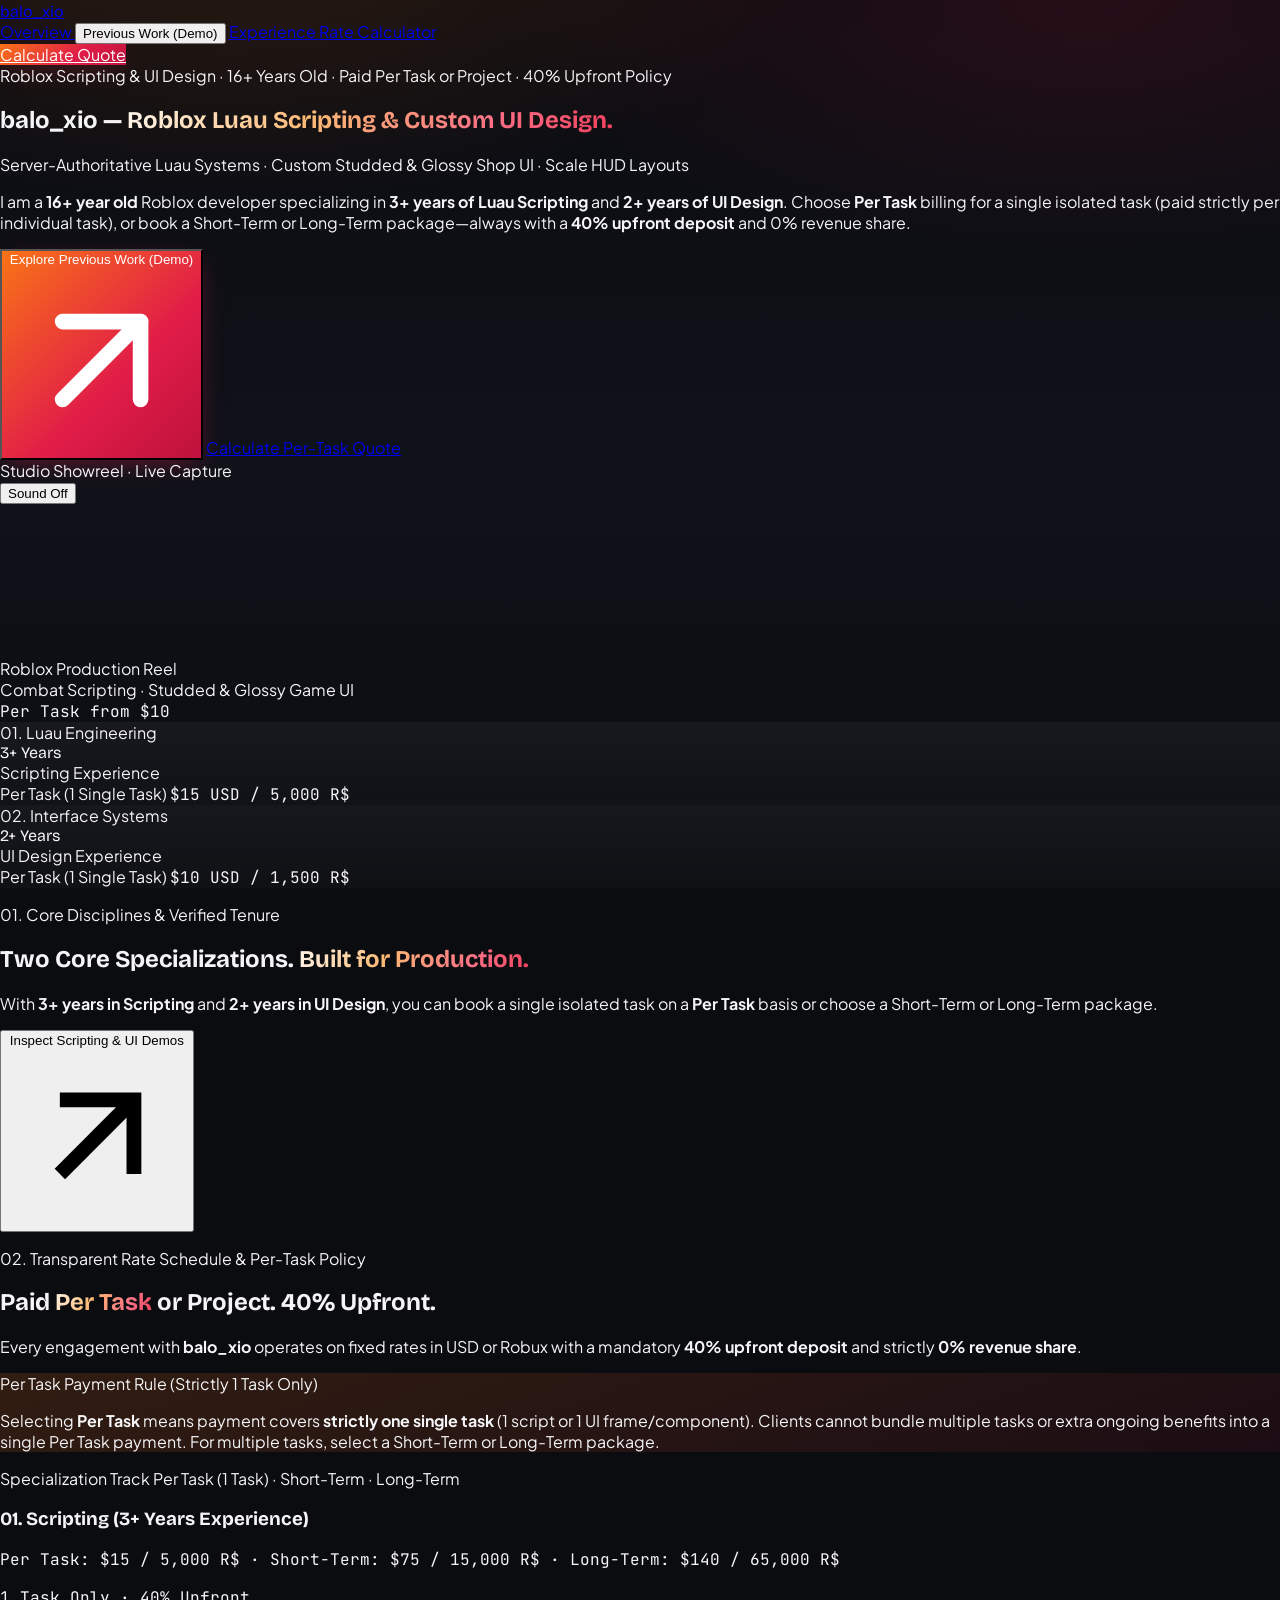
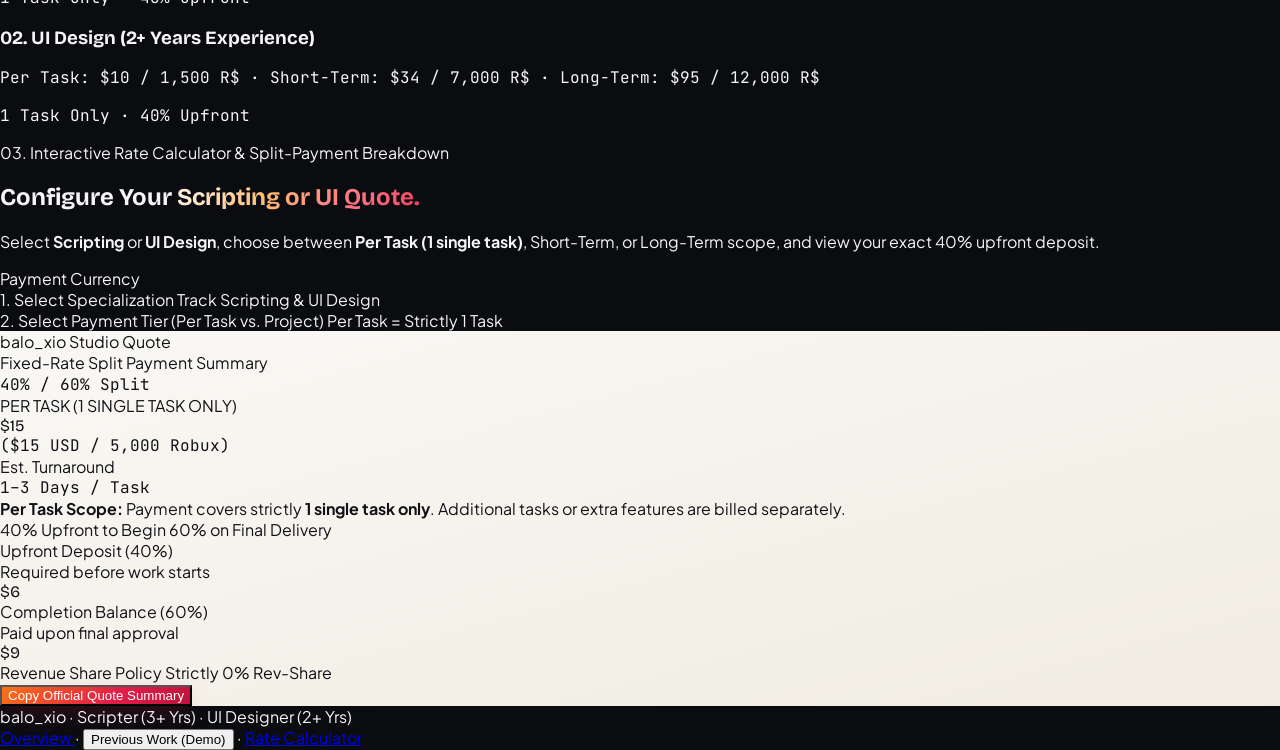
==== commit 8c5f4921: "refactor: narrow portfolio focus to scripting and ui Removed 3D modeling and animation services to c" ====
--- a/index.html
+++ b/index.html
@@ -3,50 +3,49 @@
   <head>
     <meta charset="UTF-8" />
     <meta name="viewport" content="width=device-width, initial-scale=1.0" />
-    <title>balo_xio | Roblox Developer Portfolio — Scripter, UI Designer, Modeler &amp; Animator</title>
+    <title>balo_xio | Roblox Developer Portfolio — Scripter &amp; UI Designer</title>
     <meta
       name="description"
-      content="Official Roblox developer portfolio of balo_xio (16+). 3+ years Scripting, 2+ years UI Design, 2+ years 3D Modeling, and 1+ year Animating. Available for short-term, long-term, and single commissions with a mandatory 40% upfront payment."
+      content="Official Roblox developer portfolio of balo_xio (16+). 3+ years Scripting and 2+ years UI Design. Available for Per Task, Short-Term, and Long-Term engagements with a mandatory 40% upfront payment."
     />
     <meta
       property="og:title"
-      content="balo_xio | Roblox Developer Portfolio — Scripter, UI Designer, Modeler &amp; Animator"
+      content="balo_xio | Roblox Developer Portfolio — Scripter &amp; UI Designer"
     />
     <meta
       property="og:description"
-      content="Official Roblox developer portfolio of balo_xio (16+). 3+ years Scripting, 2+ years UI Design, 2+ years 3D Modeling, and 1+ year Animating. Available for short-term, long-term, and single commissions with a mandatory 40% upfront payment."
+      content="Official Roblox developer portfolio of balo_xio (16+). 3+ years Scripting and 2+ years UI Design. Available for Per Task, Short-Term, and Long-Term engagements with a mandatory 40% upfront payment."
     />
     <meta property="og:type" content="website" />
     <link rel="preconnect" href="https://fonts.googleapis.com" />
     <link rel="preconnect" href="https://fonts.gstatic.com" crossorigin />
     <link
-      href="https://fonts.googleapis.com/css2?family=Fraunces:ital,opsz,wght@0,9..144,500;1,9..144,400;1,9..144,600&family=JetBrains+Mono:wght@400;500;600;700&family=Outfit:wght@500;600;700;800&family=Plus+Jakarta+Sans:wght@400;500;600;700&display=swap"
+      href="https://fonts.googleapis.com/css2?family=Bricolage+Grotesque:opsz,wght@12..96,500;12..96,600;12..96,700;12..96,800&family=JetBrains+Mono:wght@400;500;600;700&family=Outfit:wght@500;600;700&family=Plus+Jakarta+Sans:wght@400;500;600;700&display=swap"
       rel="stylesheet"
     />
     <link rel="stylesheet" href="/style.css" />
   </head>
-  <body class="bg-[#09090B] text-[#F4F1EA] antialiased selection:bg-[#DFC08A] selection:text-[#09090B] min-h-screen flex flex-col">
+  <body class="bg-[#0B0C10] text-[#F5F5F7] antialiased selection:bg-orange-500 selection:text-white min-h-screen flex flex-col">
     <!-- =====================================================================
-         TOP NAVIGATION BAR (3-ZONE ARCHITECTURAL CONTRACT)
+         TOP NAVIGATION BAR (3-ZONE CONTRACT)
          ===================================================================== -->
-    <header class="sticky top-0 z-40 flex items-center justify-between gap-8 px-6 lg:px-12 h-16 bg-[#09090B]/90 backdrop-blur-md border-b border-white/10">
-      <!-- Zone 1: Studio Wordmark (Zero decorative dots) -->
+    <header class="sticky top-0 z-40 flex items-center justify-between gap-8 px-6 lg:px-12 h-16 bg-[#0B0C10]/85 backdrop-blur-xl border-b border-white/10">
+      <!-- Zone 1: Single Brand Wordmark -->
       <a
         href="#overview"
         data-nav-view="portfolio"
-        class="font-display text-lg font-bold tracking-tight text-white hover:text-[#DFC08A] transition-colors whitespace-nowrap shrink-0 flex items-baseline gap-2.5"
+        class="font-display text-xl font-bold tracking-tight text-white hover:text-orange-300 transition-colors whitespace-nowrap shrink-0"
       >
-        <span>balo_xio</span>
-        <span class="hidden sm:inline-block font-mono text-[11px] font-normal uppercase tracking-widest text-zinc-500">/ Studio</span>
+        balo_xio
       </a>
 
-      <!-- Zone 2: Primary Navigation -->
+      <!-- Zone 2: 4 Clean Single-Line Text Navigation Links -->
       <nav aria-label="Primary Navigation" class="flex items-center gap-5 sm:gap-8 text-xs sm:text-sm font-medium text-zinc-400">
         <a
           href="#overview"
           id="nav-overview"
           data-nav-view="portfolio"
-          class="text-white hover:text-[#DFC08A] underline underline-offset-8 decoration-[#DFC08A] transition-colors whitespace-nowrap shrink-0"
+          class="text-white hover:text-orange-300 underline underline-offset-8 decoration-orange-400 transition-colors whitespace-nowrap shrink-0"
         >
           Overview
         </a>
@@ -54,7 +53,7 @@
           type="button"
           id="nav-previous-work"
           data-nav-view="previous-work"
-          class="hover:text-[#DFC08A] transition-colors whitespace-nowrap shrink-0 cursor-pointer"
+          class="hover:text-orange-300 transition-colors whitespace-nowrap shrink-0 cursor-pointer"
         >
           Previous Work (Demo)
         </button>
@@ -70,18 +69,18 @@
           data-nav-view="portfolio"
           class="hover:text-white transition-colors whitespace-nowrap shrink-0"
         >
-          Estimator
+          Rate Calculator
         </a>
       </nav>
 
-      <!-- Zone 3: Single Primary Action -->
+      <!-- Zone 3: 1 Primary Action -->
       <div class="hidden md:flex items-center shrink-0">
         <a
           href="#estimator"
           data-nav-view="portfolio"
-          class="px-4 py-2 text-xs font-mono uppercase tracking-wider font-semibold studio-btn-gradient rounded-sm transition-all whitespace-nowrap"
+          class="px-4 py-2 text-xs font-semibold studio-btn-gradient rounded-lg transition-all whitespace-nowrap shrink-0"
         >
-          Configure Quote
+          Calculate Quote
         </a>
       </div>
     </header>
@@ -92,124 +91,139 @@
     <main class="flex-1">
       <!-- 1. MAIN PORTFOLIO VIEW -->
       <div id="view-portfolio">
-        <!-- HERO SECTION -->
+        <!-- SPLIT-SCREEN SHOWREEL HERO SECTION -->
         <section
           id="overview"
           aria-label="balo_xio Portfolio Hero"
-          class="relative min-h-[calc(100vh-64px)] flex flex-col justify-between overflow-hidden border-b border-white/10"
+          class="relative pt-8 pb-12 lg:pt-12 lg:pb-16 border-b border-white/10"
         >
-          <!-- Full-Bleed Background Video (Skips 0s-2s, loops 2.0s to end) -->
-          <div class="absolute inset-0 z-0 bg-[#09090B]">
-            <video
-              id="hero-bg-video"
-              src="/assets/aistudio/1022_bd4c00dc.mp4#t=2"
-              autoplay
-              muted
-              playsinline
-              class="w-full h-full object-cover object-center hero-video-grade scale-[1.01] opacity-75"
-            ></video>
-            <div aria-hidden="true" class="absolute inset-0 selective-video-blur bg-[#09090B]/55 pointer-events-none"></div>
-            <div aria-hidden="true" class="absolute inset-0 bg-gradient-to-r from-[#09090B]/95 via-[#09090B]/80 to-transparent pointer-events-none"></div>
-            <div aria-hidden="true" class="absolute inset-0 bg-gradient-to-t from-[#09090B] via-transparent to-[#09090B]/70 pointer-events-none"></div>
-          </div>
-
-          <div class="relative z-10 w-full max-w-[1280px] mx-auto px-6 lg:px-12 pt-16 pb-12 lg:pt-24 lg:pb-16 grid grid-cols-1 lg:grid-cols-12 gap-8 items-end flex-1">
-            <div class="lg:col-span-8 space-y-7 self-center">
-              <!-- Architectural Index Kicker (Unboxed typography, zero pills) -->
-              <div class="flex flex-wrap items-center gap-3 text-xs font-mono uppercase tracking-widest text-zinc-400 border-l-2 border-[#DFC08A] pl-3.5">
-                <span class="text-[#DFC08A] font-semibold">Index 00 / Dossier</span>
-                <span aria-hidden="true" class="text-zinc-600">—</span>
-                <span>Roblox Systems &amp; Technical Art</span>
-                <span aria-hidden="true" class="text-zinc-600">—</span>
-                <span class="text-zinc-200">16+ Years Old</span>
-                <span aria-hidden="true" class="text-zinc-600">—</span>
-                <span class="text-[#DFC08A]">40% Upfront Terms</span>
-              </div>
-
-              <!-- Editorial Studio Headline -->
-              <div class="space-y-4">
-                <h1 class="font-display text-5xl sm:text-6xl lg:text-7xl font-bold tracking-tight text-white leading-[1.02]">
-                  balo_xio
-                  <span class="block mt-2 text-2xl sm:text-4xl lg:text-5xl font-semibold pro-gradient-text tracking-tight">
-                    Full-Stack Roblox Systems &amp; <em class="font-serif-editorial italic font-normal text-[#EAD3A7]">Technical Craft.</em>
-                  </span>
-                </h1>
-                <p class="text-xs sm:text-sm font-mono text-zinc-400 tracking-wider uppercase">
-                  Luau Architecture <span class="text-[#DFC08A] mx-2">/</span> Scale UI Engineering <span class="text-[#DFC08A] mx-2">/</span> Hard-Surface 3D <span class="text-[#DFC08A] mx-2">/</span> R6 &amp; R15 Combat Motion
-                </p>
-              </div>
-
-              <p class="text-base sm:text-lg text-zinc-300 leading-relaxed max-w-2xl font-normal">
-                Independent technical developer combining <strong class="text-white font-semibold">3+ years of Luau scripting</strong>,
-                <strong class="text-white font-semibold">2+ years of UI design</strong>,
-                <strong class="text-white font-semibold">2+ years of 3D modeling</strong>, and
-                <strong class="text-white font-semibold">1+ year of animation</strong> into a cohesive production pipeline.
-                I am <strong class="text-white font-semibold">16+ years old</strong> and available for single commissions, short-term sprints,
-                and long-term studio contracts—strictly with a <strong class="text-[#DFC08A] font-semibold">40% upfront deposit</strong> and zero revenue share.
-              </p>
-
-              <div class="flex flex-wrap items-center gap-4 pt-2">
-                <button
-                  type="button"
-                  data-nav-view="previous-work"
-                  class="inline-flex items-center gap-3 px-6 py-3.5 text-xs sm:text-sm font-mono uppercase tracking-wider font-semibold studio-btn-gradient rounded-sm transition-all whitespace-nowrap shrink-0 cursor-pointer"
-                >
-                  <span>Explore Previous Work (Demo)</span>
-                  <svg class="w-4 h-4" viewBox="0 0 24 24" fill="none" stroke="currentColor" stroke-width="2" stroke-linecap="round" stroke-linejoin="round"><path d="M7 7h10v10"/><path d="M7 17 17 7"/></svg>
-                </button>
-                <a
-                  href="#estimator"
-                  class="inline-flex items-center gap-2 px-6 py-3.5 text-xs sm:text-sm font-mono uppercase tracking-wider font-medium text-zinc-200 hover:text-white border border-white/20 hover:border-[#DFC08A] bg-[#0C0C0E]/80 hover:bg-white/[0.04] rounded-sm transition-all whitespace-nowrap shrink-0"
-                >
-                  Open Specification Ledger
-                </a>
-              </div>
-            </div>
-
-            <div class="lg:col-span-4 flex justify-start lg:justify-end items-end">
-              <button
-                id="hero-audio-btn"
-                type="button"
-                aria-label="Unmute background video sound"
-                class="inline-flex items-center gap-2 px-4 py-2.5 text-xs font-mono uppercase tracking-wider text-zinc-300 hover:text-white bg-[#0C0C0E]/90 backdrop-blur-md border border-white/15 hover:border-[#DFC08A] rounded-sm transition-colors whitespace-nowrap shrink-0 cursor-pointer"
-              >
-                <span>Reel Audio // Muted</span>
-              </button>
-            </div>
-          </div>
-
-          <!-- 4-Column Architectural Experience Ledger Strip (Hairline Grid Dividers) -->
-          <div class="relative z-10 bg-[#0B0B0E]/95 backdrop-blur-md border-t border-white/10">
-            <div class="max-w-[1280px] mx-auto grid grid-cols-2 lg:grid-cols-4 divide-y lg:divide-y-0 divide-x divide-white/10">
-              <div class="px-6 lg:px-10 py-6">
-                <div class="text-[11px] font-mono uppercase tracking-widest text-zinc-500">01 / Luau Engineering</div>
-                <div class="font-display text-3xl sm:text-4xl font-bold text-white tabular-nums mt-1">3+ Years</div>
-                <div class="text-xs font-mono text-[#DFC08A] mt-1">Scripting Experience</div>
-                <div class="text-xs text-zinc-400 mt-0.5">Combat · Replication · DataStores</div>
-              </div>
-              <div class="px-6 lg:px-10 py-6">
-                <div class="text-[11px] font-mono uppercase tracking-widest text-zinc-500">02 / Interface Systems</div>
-                <div class="font-display text-3xl sm:text-4xl font-bold text-white tabular-nums mt-1">2+ Years</div>
-                <div class="text-xs font-mono text-[#DFC08A] mt-1">UI Design Experience</div>
-                <div class="text-xs text-zinc-400 mt-0.5">Scale Layouts · Springs · HUDs</div>
-              </div>
-              <div class="px-6 lg:px-10 py-6">
-                <div class="text-[11px] font-mono uppercase tracking-widest text-zinc-500">03 / Mesh Topology</div>
-                <div class="font-display text-3xl sm:text-4xl font-bold text-white tabular-nums mt-1">2+ Years</div>
-                <div class="text-xs font-mono text-[#DFC08A] mt-1">3D Modeling Experience</div>
-                <div class="text-xs text-zinc-400 mt-0.5">Blender · Weapons · Environmental</div>
-              </div>
-              <div class="px-6 lg:px-10 py-6">
-                <div class="text-[11px] font-mono uppercase tracking-widest text-zinc-500">04 / Keyframe Motion</div>
-                <div class="font-display text-3xl sm:text-4xl font-bold text-white tabular-nums mt-1">1+ Year</div>
-                <div class="text-xs font-mono text-[#DFC08A] mt-1">Animating Experience</div>
-                <div class="text-xs text-zinc-400 mt-0.5">Moon Animator 2 · R6 &amp; R15 Rigs</div>
+          <div class="w-full max-w-[1280px] mx-auto px-6 lg:px-12">
+            <!-- 2-Column Split: Editorial Copy (Left) + Crisp Showreel Stage (Right) -->
+            <div class="grid grid-cols-1 lg:grid-cols-12 gap-8 lg:gap-10 items-stretch">
+              <!-- Left 7 Columns: Typographic Hierarchy -->
+              <div class="lg:col-span-7 flex flex-col justify-between space-y-6">
+                <div class="space-y-4">
+                  <!-- Unboxed Metadata Line -->
+                  <div class="flex flex-wrap items-center gap-2.5 text-xs sm:text-sm font-medium text-zinc-400">
+                    <span class="text-orange-300 font-semibold">Roblox Scripting &amp; UI Design</span>
+                    <span aria-hidden="true">·</span>
+                    <span class="text-zinc-200">16+ Years Old</span>
+                    <span aria-hidden="true">·</span>
+                    <span>Paid Per Task or Project</span>
+                    <span aria-hidden="true">·</span>
+                    <span class="text-rose-300">40% Upfront Policy</span>
+                  </div>
+
+                  <!-- Main Display Headline -->
+                  <div class="space-y-3">
+                    <h1 class="font-display text-4xl sm:text-5xl lg:text-[56px] font-extrabold tracking-tight text-white leading-[1.05] text-balance">
+                      balo_xio —
+                      <span class="block mt-1 pro-gradient-text">
+                        Roblox Luau Scripting &amp; Custom UI Design.
+                      </span>
+                    </h1>
+                    <p class="text-sm sm:text-base text-zinc-400 font-medium">
+                      Server-Authoritative Luau Systems · Custom Studded &amp; Glossy Shop UI · Scale HUD Layouts
+                    </p>
+                  </div>
+
+                  <p class="text-sm sm:text-base text-zinc-300 leading-relaxed max-w-2xl">
+                    I am a <strong class="text-white font-semibold">16+ year old</strong> Roblox developer specializing in
+                    <strong class="text-white font-semibold">3+ years of Luau Scripting</strong> and
+                    <strong class="text-white font-semibold">2+ years of UI Design</strong>.
+                    Choose <strong class="text-orange-300 font-semibold">Per Task</strong> billing for a single isolated task (paid strictly per individual task), or book a Short-Term or Long-Term package—always with a <strong class="text-white font-semibold">40% upfront deposit</strong> and 0% revenue share.
+                  </p>
+                </div>
+
+                <!-- Primary & Secondary Actions -->
+                <div class="flex flex-wrap items-center gap-4 pt-1">
+                  <button
+                    type="button"
+                    data-nav-view="previous-work"
+                    class="inline-flex items-center gap-2.5 px-6 py-3 text-sm font-semibold studio-btn-gradient rounded-xl transition-all whitespace-nowrap shrink-0 cursor-pointer"
+                  >
+                    <span>Explore Previous Work (Demo)</span>
+                    <svg class="w-4 h-4" viewBox="0 0 24 24" fill="none" stroke="currentColor" stroke-width="2" stroke-linecap="round" stroke-linejoin="round"><path d="M7 7h10v10"/><path d="M7 17 17 7"/></svg>
+                  </button>
+                  <a
+                    href="#estimator"
+                    class="inline-flex items-center gap-2 px-6 py-3 text-sm font-semibold text-zinc-100 hover:text-white border border-white/15 hover:border-orange-400/60 bg-white/[0.03] hover:bg-white/[0.07] rounded-xl transition-all whitespace-nowrap shrink-0"
+                  >
+                    Calculate Per-Task Quote
+                  </a>
+                </div>
+              </div>
+
+              <!-- Right 5 Columns: Dedicated Studio Showreel Viewport -->
+              <div class="lg:col-span-5 flex flex-col justify-between rounded-2xl overflow-hidden border border-white/15 bg-[#12141D] shadow-2xl">
+                <!-- Showreel Top Bar -->
+                <div class="px-5 py-3 border-b border-white/10 flex items-center justify-between gap-4 bg-[#161924]">
+                  <div class="text-xs font-medium text-zinc-300">
+                    <span class="text-white font-semibold">Studio Showreel</span>
+                    <span aria-hidden="true" class="mx-1.5 text-zinc-500">·</span>
+                    <span class="text-zinc-400">Live Capture</span>
+                  </div>
+                  <button
+                    id="hero-audio-btn"
+                    type="button"
+                    aria-label="Unmute background video sound"
+                    class="inline-flex items-center gap-2 px-3.5 py-1.5 text-xs font-semibold text-zinc-200 hover:text-white bg-white/[0.06] hover:bg-white/[0.12] border border-white/15 rounded-lg transition-colors whitespace-nowrap shrink-0 cursor-pointer"
+                  >
+                    <span>Sound Off</span>
+                  </button>
+                </div>
+
+                <!-- Crisp Video Container (Starts at 2.0s, zero green tint) -->
+                <div class="relative flex-1 min-h-[240px] sm:min-h-[280px] bg-black overflow-hidden">
+                  <video
+                    id="hero-bg-video"
+                    src="/assets/aistudio/1022_bd4c00dc.mp4#t=2"
+                    autoplay
+                    muted
+                    playsinline
+                    class="w-full h-full object-cover object-[74%_center] hero-video-grade"
+                  ></video>
+                  <div class="absolute inset-x-0 bottom-0 p-4 bg-gradient-to-t from-black/85 via-black/40 to-transparent flex items-end justify-between gap-3">
+                    <div>
+                      <div class="text-xs font-semibold text-white">Roblox Production Reel</div>
+                      <div class="text-[11px] text-zinc-300">Combat Scripting · Studded &amp; Glossy Game UI</div>
+                    </div>
+                    <span class="text-[11px] font-mono text-orange-300 tabular-nums">Per Task from $10</span>
+                  </div>
+                </div>
+              </div>
+            </div>
+
+            <!-- Full-Width 2-Column Experience & Starting Per-Task Rate Strip -->
+            <div class="mt-8 pt-8 border-t border-white/10 grid grid-cols-1 sm:grid-cols-2 gap-6">
+              <div class="p-6 rounded-2xl border border-white/10 studio-card-surface flex flex-col justify-between">
+                <div>
+                  <div class="text-xs font-medium text-zinc-400">01. Luau Engineering</div>
+                  <div class="font-display text-3xl sm:text-4xl font-bold text-white tabular-nums mt-1.5">3+ Years</div>
+                  <div class="text-sm font-semibold text-orange-300 mt-1">Scripting Experience</div>
+                </div>
+                <div class="mt-4 pt-3 border-t border-white/10 flex items-center justify-between text-xs text-zinc-400">
+                  <span>Per Task (1 Single Task)</span>
+                  <span class="font-mono font-semibold text-white tabular-nums">$15 USD / 5,000 R$</span>
+                </div>
+              </div>
+
+              <div class="p-6 rounded-2xl border border-white/10 studio-card-surface flex flex-col justify-between">
+                <div>
+                  <div class="text-xs font-medium text-zinc-400">02. Interface Systems</div>
+                  <div class="font-display text-3xl sm:text-4xl font-bold text-white tabular-nums mt-1.5">2+ Years</div>
+                  <div class="text-sm font-semibold text-orange-300 mt-1">UI Design Experience</div>
+                </div>
+                <div class="mt-4 pt-3 border-t border-white/10 flex items-center justify-between text-xs text-zinc-400">
+                  <span>Per Task (1 Single Task)</span>
+                  <span class="font-mono font-semibold text-white tabular-nums">$10 USD / 1,500 R$</span>
+                </div>
               </div>
             </div>
           </div>
         </section>
 
-        <!-- SECTION 01: EXPERIENCE & SPECIALIZATIONS -->
+        <!-- SECTION 01: EXPERIENCE & SPECIALIZATIONS (SCRIPTING & UI DESIGN) -->
         <section
           id="experience"
           aria-labelledby="experience-heading"
@@ -217,236 +231,223 @@
         >
           <div class="flex flex-col lg:flex-row lg:items-end justify-between gap-6 mb-14">
             <div class="max-w-2xl">
-              <p class="text-xs font-mono uppercase tracking-widest text-[#DFC08A] mb-3">01 / Technical Capabilities &amp; Tenure</p>
+              <p class="text-sm font-semibold text-orange-300 mb-2">01. Core Disciplines &amp; Verified Tenure</p>
               <h2
                 id="experience-heading"
                 class="font-display text-3xl sm:text-5xl font-bold tracking-tight text-white text-balance"
               >
-                Four Core Disciplines. <span class="pro-gradient-text">One Cohesive Pipeline.</span>
+                Two Core Specializations. <span class="pro-gradient-text">Built for Production.</span>
               </h2>
               <p class="mt-4 text-base text-zinc-400 leading-relaxed">
-                With 3+ years in scripting, 2+ years in UI design, 2+ years in 3D modeling, and 1+ year in
-                animation, I deliver standalone technical systems or complete full-stack Roblox production builds.
+                With <strong class="text-white">3+ years in Scripting</strong> and <strong class="text-white">2+ years in UI Design</strong>, you can book a single isolated task on a <strong class="text-orange-300">Per Task</strong> basis or choose a Short-Term or Long-Term package.
               </p>
             </div>
 
-            <a
-              href="#estimator"
-              data-select-discipline="all-rounder"
-              class="inline-flex items-center gap-2 text-xs font-mono uppercase tracking-wider text-[#DFC08A] hover:text-white underline underline-offset-8 whitespace-nowrap shrink-0"
+            <button
+              type="button"
+              data-nav-view="previous-work"
+              class="inline-flex items-center gap-2 text-sm font-semibold text-orange-300 hover:text-white underline underline-offset-8 whitespace-nowrap shrink-0 cursor-pointer"
             >
-              <span>Configure Full-Pack Specification</span>
+              <span>Inspect Scripting &amp; UI Demos</span>
               <svg class="w-4 h-4" viewBox="0 0 24 24" fill="none" stroke="currentColor" stroke-width="2"><path d="M7 7h10v10"/><path d="M7 17 17 7"/></svg>
-            </a>
-          </div>
-
-          <div id="experience-grid" class="grid grid-cols-1 md:grid-cols-2 border-t border-white/10"></div>
+            </button>
+          </div>
+
+          <div id="experience-grid" class="grid grid-cols-1 md:grid-cols-2 gap-6"></div>
         </section>
 
-        <!-- SECTION 02 & 03: COMMISSION POLICY & ARCHITECTURAL SPECIFICATION ESTIMATOR -->
+        <!-- SECTION 02 & 03: PER-TASK RATE SCHEDULE & INTERACTIVE QUOTE CALCULATOR -->
         <div class="max-w-[1280px] mx-auto px-6 lg:px-12">
           <section id="commission-terms" class="py-20 lg:py-24 border-b border-white/10">
             <div class="grid grid-cols-1 lg:grid-cols-12 gap-12 items-start">
-              <div class="lg:col-span-5 space-y-4">
-                <p class="text-xs font-mono uppercase tracking-widest text-[#DFC08A]">02 / Commission Policy &amp; Rate Schedule</p>
+              <div class="lg:col-span-5 space-y-5">
+                <p class="text-sm font-semibold text-orange-300">02. Transparent Rate Schedule &amp; Per-Task Policy</p>
                 <h2 class="font-display text-3xl sm:text-4xl font-bold tracking-tight text-white text-balance">
-                  Fixed Studio Rates. <span class="pro-gradient-text">40% Upfront.</span> Zero Revenue Share.
+                  Paid <span class="pro-gradient-text">Per Task</span> or Project. 40% Upfront.
                 </h2>
                 <p class="text-base text-zinc-400 leading-relaxed">
-                  Every engagement with <strong class="text-white">balo_xio</strong> operates on fixed, transparent rates
-                  in USD or Robux—with a mandatory 40% upfront commencement deposit and strictly 0% revenue share.
+                  Every engagement with <strong class="text-white">balo_xio</strong> operates on fixed rates in USD or Robux with a mandatory <strong class="text-white">40% upfront deposit</strong> and strictly <strong class="text-white">0% revenue share</strong>.
                 </p>
-              </div>
-
-              <div class="lg:col-span-7 divide-y divide-white/10 border-t border-b border-white/10">
-                <div class="py-5 flex flex-col sm:flex-row sm:items-center justify-between gap-2">
+
+                <!-- Explicit Per-Task Scope Rule Notice -->
+                <div class="p-5 rounded-2xl border border-orange-400/25 studio-active-cell space-y-2">
+                  <div class="text-sm font-bold text-white">
+                    Per Task Payment Rule (Strictly 1 Task Only)
+                  </div>
+                  <p class="text-xs sm:text-sm text-zinc-300 leading-relaxed">
+                    Selecting <strong class="text-orange-300">Per Task</strong> means payment covers <strong class="text-white">strictly one single task</strong> (1 script or 1 UI frame/component). Clients cannot bundle multiple tasks or extra ongoing benefits into a single Per Task payment. For multiple tasks, select a Short-Term or Long-Term package.
+                  </p>
+                </div>
+              </div>
+
+              <!-- 2-Discipline Rate Schedule Table (Scripting & UI Design Only) -->
+              <div class="lg:col-span-7 rounded-2xl border border-white/15 bg-[#11131C] overflow-hidden divide-y divide-white/10">
+                <div class="px-6 py-4 bg-[#161925] flex items-center justify-between text-xs font-semibold text-zinc-300">
+                  <span>Specialization Track</span>
+                  <span>Per Task (1 Task) · Short-Term · Long-Term</span>
+                </div>
+
+                <div class="p-6 flex flex-col sm:flex-row sm:items-center justify-between gap-3">
                   <div>
-                    <h3 class="font-display text-lg font-bold text-white">01 / Full Pack (All-Rounder)</h3>
+                    <h3 class="font-display text-lg font-bold text-white">01. Scripting (3+ Years Experience)</h3>
                     <p class="text-xs sm:text-sm text-zinc-400 mt-1 font-mono tabular-nums">
-                      Single: <span class="text-white">$20 / 5,000 R$</span> · Short-Term:
-                      <span class="text-white">$70 / 20,000 R$</span> · Long-Term:
-                      <span class="text-[#DFC08A] font-semibold">$250 / 100,000 R$</span>
+                      Per Task: <span class="text-orange-300 font-semibold">$15 / 5,000 R$</span> · Short-Term:
+                      <span class="text-white">$75 / 15,000 R$</span> · Long-Term:
+                      <span class="text-white font-semibold">$140 / 65,000 R$</span>
                     </p>
                   </div>
-                  <span class="text-xs font-mono uppercase tracking-wider text-[#DFC08A] shrink-0">40% Upfront</span>
-                </div>
-
-                <div class="py-5 flex flex-col sm:flex-row sm:items-center justify-between gap-2">
+                  <span class="text-xs font-mono text-zinc-300 shrink-0">1 Task Only · 40% Upfront</span>
+                </div>
+
+                <div class="p-6 flex flex-col sm:flex-row sm:items-center justify-between gap-3">
                   <div>
-                    <h3 class="font-display text-lg font-bold text-white">02 / Scripting</h3>
+                    <h3 class="font-display text-lg font-bold text-white">02. UI Design (2+ Years Experience)</h3>
                     <p class="text-xs sm:text-sm text-zinc-400 mt-1 font-mono tabular-nums">
-                      Single: <span class="text-white">$15 / 5,000 R$</span> · Short-Term:
-                      <span class="text-white">$75 / 15,000 R$</span> · Long-Term:
-                      <span class="text-[#DFC08A] font-semibold">$140 / 65,000 R$</span>
+                      Per Task: <span class="text-orange-300 font-semibold">$10 / 1,500 R$</span> · Short-Term:
+                      <span class="text-white">$34 / 7,000 R$</span> · Long-Term:
+                      <span class="text-white font-semibold">$95 / 12,000 R$</span>
                     </p>
                   </div>
-                  <span class="text-xs font-mono uppercase tracking-wider text-[#DFC08A] shrink-0">40% Upfront</span>
-                </div>
-
-                <div class="py-5 flex flex-col sm:flex-row sm:items-center justify-between gap-2">
-                  <div>
-                    <h3 class="font-display text-lg font-bold text-white">03 / 3D Modeling</h3>
-                    <p class="text-xs sm:text-sm text-zinc-400 mt-1 font-mono tabular-nums">
-                      Single: <span class="text-white">$35 / 15,000 R$</span> · Short-Term:
-                      <span class="text-white">$75 / 20,000 R$</span> · Long-Term:
-                      <span class="text-[#DFC08A] font-semibold">$130 / 80,000 R$</span>
-                    </p>
-                  </div>
-                  <span class="text-xs font-mono uppercase tracking-wider text-[#DFC08A] shrink-0">40% Upfront</span>
-                </div>
-
-                <div class="py-5 flex flex-col sm:flex-row sm:items-center justify-between gap-2">
-                  <div>
-                    <h3 class="font-display text-lg font-bold text-white">04 / Animation</h3>
-                    <p class="text-xs sm:text-sm text-zinc-400 mt-1 font-mono tabular-nums">
-                      Single: <span class="text-white">$10 / 2,000 R$</span> · Short-Term:
-                      <span class="text-white">$37 / 8,000 R$</span> · Long-Term:
-                      <span class="text-[#DFC08A] font-semibold">$120 / 13,000 R$</span>
-                    </p>
-                  </div>
-                  <span class="text-xs font-mono uppercase tracking-wider text-[#DFC08A] shrink-0">40% Upfront</span>
-                </div>
-
-                <div class="py-5 flex flex-col sm:flex-row sm:items-center justify-between gap-2">
-                  <div>
-                    <h3 class="font-display text-lg font-bold text-white">05 / UI Design</h3>
-                    <p class="text-xs sm:text-sm text-zinc-400 mt-1 font-mono tabular-nums">
-                      Single: <span class="text-white">$10 / 1,500 R$</span> · Short-Term:
-                      <span class="text-white">$34 / 7,000 R$</span> · Long-Term:
-                      <span class="text-[#DFC08A] font-semibold">$95 / 12,000 R$</span>
-                    </p>
-                  </div>
-                  <span class="text-xs font-mono uppercase tracking-wider text-[#DFC08A] shrink-0">40% Upfront</span>
+                  <span class="text-xs font-mono text-zinc-300 shrink-0">1 Task Only · 40% Upfront</span>
                 </div>
               </div>
             </div>
           </section>
 
-          <!-- SECTION 03: ARCHITECTURAL SPECIFICATION & 40% UPFRONT LEDGER -->
+          <!-- SECTION 03: INTERACTIVE PER-TASK & PROJECT RATE CALCULATOR -->
           <section id="estimator" class="py-20 lg:py-28">
-            <!-- Section Header Outside the Ledger Frame -->
-            <div class="flex flex-col lg:flex-row lg:items-end justify-between gap-6 mb-10">
+            <div class="flex flex-col lg:flex-row lg:items-end justify-between gap-6 mb-12">
               <div>
-                <p class="text-xs font-mono uppercase tracking-widest text-[#DFC08A] mb-3">
-                  03 / Interactive Specification &amp; Split-Payment Ledger
+                <p class="text-sm font-semibold text-orange-300 mb-2">
+                  03. Interactive Rate Calculator &amp; Split-Payment Breakdown
                 </p>
                 <h2 class="font-display text-3xl sm:text-5xl font-bold tracking-tight text-white">
-                  Commission <span class="pro-gradient-text">Specification Studio.</span>
+                  Configure Your <span class="pro-gradient-text">Scripting or UI Quote.</span>
                 </h2>
                 <p class="mt-3 text-sm sm:text-base text-zinc-400 max-w-2xl">
-                  Select a technical track, contract scope, and settlement currency to calculate your exact 40% commencement deposit and 60% delivery balance.
+                  Select <strong class="text-white">Scripting</strong> or <strong class="text-white">UI Design</strong>, choose between <strong class="text-orange-300">Per Task (1 single task)</strong>, Short-Term, or Long-Term scope, and view your exact 40% upfront deposit.
                 </p>
               </div>
 
-              <!-- Settlement Currency Switcher -->
+              <!-- Currency Switcher -->
               <div class="flex flex-col sm:items-end gap-2 shrink-0">
-                <span class="text-[11px] font-mono uppercase tracking-widest text-zinc-500">Settlement Currency</span>
-                <div id="estimator-currencies" class="inline-flex items-center border border-white/15 bg-[#0C0C0E]"></div>
-              </div>
-            </div>
-
-            <!-- Precision Exposed-Hairline Architectural Frame (Zero nested rounded bubble cards) -->
-            <div class="border border-white/15 bg-[#0B0B0E] grid grid-cols-1 lg:grid-cols-12 divide-y lg:divide-y-0 lg:divide-x divide-white/15">
-              <!-- Left 7 Columns: Specification Matrix (Discipline Rows + Contract Columns) -->
-              <div class="lg:col-span-7 flex flex-col justify-between divide-y divide-white/15">
-                <!-- Part A: 5-Row Interactive Discipline Specification Table -->
+                <span class="text-xs font-medium text-zinc-400">Payment Currency</span>
+                <div id="estimator-currencies" class="inline-flex items-center p-1 rounded-xl border border-white/15 bg-[#12141D]"></div>
+              </div>
+            </div>
+
+            <!-- Asymmetric Studio Configurator (Left Dark Controls + Right Warm Alabaster Paper Invoice) -->
+            <div class="grid grid-cols-1 lg:grid-cols-12 gap-8 items-stretch">
+              <!-- Left 7 Columns: Specialization & Tier Selectors -->
+              <div class="lg:col-span-7 flex flex-col justify-between space-y-6">
+                <!-- Step 1: Select Specialization (Scripting or UI Design Only) -->
+                <div class="rounded-2xl border border-white/15 bg-[#11131C] overflow-hidden">
+                  <div class="px-6 py-4 bg-[#161925] border-b border-white/10 flex items-center justify-between text-xs font-semibold text-zinc-300">
+                    <span>1. Select Specialization Track</span>
+                    <span class="text-orange-300">Scripting &amp; UI Design</span>
+                  </div>
+                  <div id="estimator-roles" class="divide-y divide-white/10"></div>
+                </div>
+
+                <!-- Step 2: Select Payment Scope (Per Task / Short-Term / Long-Term) -->
+                <div class="rounded-2xl border border-white/15 bg-[#11131C] overflow-hidden">
+                  <div class="px-6 py-4 bg-[#161925] border-b border-white/10 flex items-center justify-between text-xs font-semibold text-zinc-300">
+                    <span>2. Select Payment Tier (Per Task vs. Project)</span>
+                    <span class="text-zinc-400">Per Task = Strictly 1 Task</span>
+                  </div>
+                  <div id="estimator-contracts" class="grid grid-cols-1 sm:grid-cols-3 divide-y sm:divide-y-0 sm:divide-x divide-white/10"></div>
+                </div>
+              </div>
+
+              <!-- Right 5 Columns: Tactile Warm Alabaster Paper Quote Invoice -->
+              <div class="lg:col-span-5 rounded-2xl studio-paper-invoice shadow-2xl border border-white/20 flex flex-col justify-between overflow-hidden">
                 <div>
-                  <div class="px-6 py-3.5 bg-[#101014] border-b border-white/10 flex items-center justify-between text-[11px] font-mono uppercase tracking-widest text-zinc-400">
-                    <span>Step 01 // Select Technical Discipline</span>
-                    <span class="text-[#DFC08A]">5 Studio Tracks</span>
-                  </div>
-                  <div id="estimator-roles" class="divide-y divide-white/10"></div>
-                </div>
-
-                <!-- Part B: 3-Column Flush Engagement Scope Grid -->
-                <div>
-                  <div class="px-6 py-3.5 bg-[#101014] border-b border-white/10 flex items-center justify-between text-[11px] font-mono uppercase tracking-widest text-zinc-400">
-                    <span>Step 02 // Select Engagement Scope</span>
-                    <span>Fixed Rate · 0% Rev-Share</span>
-                  </div>
-                  <div id="estimator-contracts" class="grid grid-cols-1 sm:grid-cols-3 divide-y sm:divide-y-0 sm:divide-x divide-white/10"></div>
-                </div>
-              </div>
-
-              <!-- Right 5 Columns: Official Statement of Work & 40% Upfront Ledger -->
-              <div class="lg:col-span-5 flex flex-col justify-between studio-surface-gradient">
-                <div>
-                  <!-- Ledger Top Header Bar -->
-                  <div class="px-6 sm:px-8 py-3.5 bg-[#101014] border-b border-white/10 flex items-center justify-between text-[11px] font-mono uppercase tracking-widest text-zinc-400">
-                    <span>Statement of Work</span>
-                    <span class="text-[#DFC08A]">Ref // BALO-40-60</span>
-                  </div>
-
-                  <!-- Total Project Valuation Readout -->
-                  <div class="p-6 sm:p-8 border-b border-white/10 flex items-baseline justify-between gap-4">
+                  <!-- Invoice Header -->
+                  <div class="px-7 py-5 border-b border-zinc-300/80 flex items-center justify-between">
                     <div>
-                      <div id="receipt-contract-label" class="text-xs font-mono uppercase tracking-widest text-[#DFC08A] font-semibold">
-                        SINGLE COMMISSION
+                      <div class="text-xs font-bold tracking-tight text-zinc-900">balo_xio Studio Quote</div>
+                      <div class="text-[11px] text-zinc-600 mt-0.5">Fixed-Rate Split Payment Summary</div>
+                    </div>
+                    <span class="text-xs font-mono font-semibold text-rose-700">40% / 60% Split</span>
+                  </div>
+
+                  <!-- Total Valuation Readout -->
+                  <div class="p-7 border-b border-zinc-300/80 flex items-baseline justify-between gap-4">
+                    <div>
+                      <div id="receipt-contract-label" class="text-xs font-bold uppercase tracking-wider text-rose-700">
+                        PER TASK (1 SINGLE TASK ONLY)
                       </div>
-                      <div id="receipt-total-amount" class="font-display text-5xl sm:text-6xl font-bold text-white mt-2 tabular-nums tracking-tight">
-                        $20
+                      <div id="receipt-total-amount" class="font-display text-5xl sm:text-6xl font-extrabold text-zinc-950 mt-2 tabular-nums tracking-tight">
+                        $15
                       </div>
-                      <div id="receipt-equivalent" class="text-xs font-mono text-zinc-400 mt-2 tabular-nums">
-                        ($20 USD / 5,000 Robux)
+                      <div id="receipt-equivalent" class="text-xs font-mono text-zinc-600 mt-2 tabular-nums">
+                        ($15 USD / 5,000 Robux)
                       </div>
                     </div>
                     <div class="text-right shrink-0">
-                      <div class="text-[11px] font-mono uppercase tracking-widest text-zinc-500">Est. Turnaround</div>
-                      <div id="receipt-delivery" class="font-mono text-sm font-semibold text-white mt-1 tabular-nums">1–3 Days</div>
-                    </div>
-                  </div>
-
-                  <!-- Precision 40% / 60% Architectural Ratio Bar -->
-                  <div class="px-6 sm:px-8 py-5 border-b border-white/10 space-y-2.5">
-                    <div class="flex items-center justify-between text-[11px] font-mono uppercase tracking-wider">
-                      <span class="text-[#DFC08A] font-semibold">40% Upfront Commencement</span>
-                      <span class="text-zinc-400">60% Upon Delivery</span>
-                    </div>
-                    <div class="h-2 w-full bg-[#16161A] flex overflow-hidden">
+                      <div class="text-xs font-medium text-zinc-600">Est. Turnaround</div>
+                      <div id="receipt-delivery" class="font-mono text-sm font-bold text-zinc-950 mt-1 tabular-nums">1–3 Days / Task</div>
+                    </div>
+                  </div>
+
+                  <!-- Dynamic Scope Notice Box inside Invoice -->
+                  <div class="px-7 py-4 bg-orange-500/10 border-b border-zinc-300/80">
+                    <div id="receipt-scope-policy" class="text-xs text-zinc-800 leading-relaxed font-medium">
+                      <strong class="text-zinc-950">Per Task Scope:</strong> Payment covers strictly <strong class="text-rose-700">1 single task only</strong>. Additional tasks or extra features are billed separately.
+                    </div>
+                  </div>
+
+                  <!-- 40% / 60% Visual Progress Split -->
+                  <div class="px-7 py-5 border-b border-zinc-300/80 space-y-2.5">
+                    <div class="flex items-center justify-between text-xs font-semibold">
+                      <span class="text-rose-700">40% Upfront to Begin</span>
+                      <span class="text-zinc-600">60% on Final Delivery</span>
+                    </div>
+                    <div class="h-2.5 w-full rounded-full bg-zinc-300 flex overflow-hidden">
                       <div class="w-[40%] h-full studio-btn-gradient"></div>
-                      <div class="w-[60%] h-full bg-zinc-800 border-l border-[#09090B]"></div>
-                    </div>
-                  </div>
-
-                  <!-- Flush 2-Column Milestone Breakdown (Hairline Divided) -->
-                  <div class="grid grid-cols-1 sm:grid-cols-2 divide-y sm:divide-y-0 sm:divide-x divide-white/10 border-b border-white/10">
-                    <div class="p-6 sm:p-7 studio-active-cell flex flex-col justify-between">
+                      <div class="w-[60%] h-full bg-zinc-400"></div>
+                    </div>
+                  </div>
+
+                  <!-- 2-Column Milestone Amounts -->
+                  <div class="grid grid-cols-1 sm:grid-cols-2 divide-y sm:divide-y-0 sm:divide-x divide-zinc-300/80 border-b border-zinc-300/80">
+                    <div class="p-6 bg-white/60 flex flex-col justify-between">
                       <div>
-                        <div class="text-[11px] font-mono uppercase tracking-widest text-[#DFC08A] font-semibold">
-                          Milestone 01 // 40%
+                        <div class="text-xs font-bold text-rose-700">
+                          Upfront Deposit (40%)
                         </div>
-                        <div class="text-xs text-zinc-300 mt-1">Upfront deposit to start</div>
+                        <div class="text-xs text-zinc-600 mt-0.5">Required before work starts</div>
                       </div>
-                      <div id="receipt-upfront-amount" class="font-display text-3xl sm:text-4xl font-bold text-white mt-4 tabular-nums">
-                        $8
+                      <div id="receipt-upfront-amount" class="font-display text-3xl sm:text-4xl font-extrabold text-zinc-950 mt-4 tabular-nums">
+                        $6
                       </div>
                     </div>
 
-                    <div class="p-6 sm:p-7 bg-[#0B0B0E]/60 flex flex-col justify-between">
+                    <div class="p-6 bg-transparent flex flex-col justify-between">
                       <div>
-                        <div class="text-[11px] font-mono uppercase tracking-widest text-zinc-400 font-semibold">
-                          Milestone 02 // 60%
+                        <div class="text-xs font-bold text-zinc-700">
+                          Completion Balance (60%)
                         </div>
-                        <div class="text-xs text-zinc-500 mt-1">Balance on final approval</div>
+                        <div class="text-xs text-zinc-600 mt-0.5">Paid upon final approval</div>
                       </div>
-                      <div id="receipt-completion-amount" class="font-display text-3xl sm:text-4xl font-bold text-zinc-300 mt-4 tabular-nums">
-                        $12
+                      <div id="receipt-completion-amount" class="font-display text-3xl sm:text-4xl font-extrabold text-zinc-800 mt-4 tabular-nums">
+                        $9
                       </div>
                     </div>
                   </div>
                 </div>
 
-                <!-- Ledger Footer & Action CTA -->
-                <div class="p-6 sm:p-8 space-y-5 bg-[#0D0D10]">
-                  <div class="flex items-center justify-between text-xs font-mono">
-                    <span class="text-zinc-400 uppercase tracking-wider">Revenue Share Policy</span>
-                    <span class="text-white font-semibold uppercase tracking-wider">Strictly 0% Rev-Share</span>
+                <!-- Invoice Footer & Copy Button -->
+                <div class="p-7 space-y-4 bg-zinc-900/5">
+                  <div class="flex items-center justify-between text-xs">
+                    <span class="text-zinc-600 font-medium">Revenue Share Policy</span>
+                    <span class="text-zinc-950 font-bold">Strictly 0% Rev-Share</span>
                   </div>
 
                   <button
                     id="estimator-copy-rate-btn"
                     type="button"
-                    class="w-full py-4 px-6 text-xs font-mono uppercase tracking-widest font-semibold studio-btn-gradient rounded-sm transition-all whitespace-nowrap shrink-0 cursor-pointer"
+                    class="w-full py-4 px-6 text-sm font-semibold studio-btn-gradient rounded-xl transition-all whitespace-nowrap shrink-0 cursor-pointer"
                   >
                     Copy Official Quote Summary
                   </button>
@@ -458,35 +459,35 @@
       </div>
 
       <!-- 2. PREVIOUS WORK (DEMO) VIEW -->
-      <div id="view-previous-work" class="hidden-view min-h-[calc(100vh-64px)] bg-[#09090B] text-[#F4F1EA] py-14 lg:py-20 px-6 lg:px-12">
+      <div id="view-previous-work" class="hidden-view min-h-[calc(100vh-64px)] bg-[#0B0C10] text-[#F5F5F7] py-14 lg:py-20 px-6 lg:px-12">
         <div class="max-w-[1280px] mx-auto">
           <div class="flex flex-col sm:flex-row sm:items-center justify-between gap-4 pb-8 border-b border-white/10">
-            <div class="flex items-center gap-3 text-xs font-mono uppercase tracking-wider">
+            <div class="flex items-center gap-3 text-xs sm:text-sm font-medium">
               <button
                 type="button"
                 data-nav-view="portfolio"
                 class="inline-flex items-center gap-1.5 text-zinc-400 hover:text-white transition-colors cursor-pointer whitespace-nowrap shrink-0"
               >
-                <span>← Back to Index</span>
+                <span>← Back to Portfolio</span>
               </button>
-              <span aria-hidden="true" class="text-zinc-600">/</span>
-              <span class="text-zinc-300">Archive</span>
-              <span aria-hidden="true" class="text-zinc-600">/</span>
-              <span id="previous-work-breadcrumb-sub" class="text-[#DFC08A]">Previous Work (Demo)</span>
+              <span aria-hidden="true" class="text-zinc-600">·</span>
+              <span class="text-zinc-300">Work Archive</span>
+              <span aria-hidden="true" class="text-zinc-600">·</span>
+              <span id="previous-work-breadcrumb-sub" class="text-orange-300 font-semibold">Previous Work (Demo)</span>
             </div>
 
             <div
               id="previous-work-tabs"
               role="tablist"
               aria-label="Previous Work Sub-Pages"
-              class="inline-flex flex-wrap items-center border border-white/15 bg-[#0C0C0E] self-start sm:self-auto"
+              class="inline-flex flex-wrap items-center p-1 rounded-xl border border-white/15 bg-[#12141D] self-start sm:self-auto"
             ></div>
           </div>
 
           <div class="pt-10 pb-10 border-b border-white/10 flex flex-col lg:flex-row lg:items-end justify-between gap-6">
             <div class="max-w-3xl">
-              <p class="text-xs font-mono uppercase tracking-widest text-[#DFC08A] mb-3">
-                Archive // Verified Studio Demonstrations &amp; Production Assets
+              <p class="text-sm font-semibold text-orange-300 mb-2">
+                Verified Studio Demonstrations &amp; UI Assets
               </p>
               <h1
                 id="previous-work-main-heading"
@@ -495,8 +496,8 @@
                 Previous Work (Demo)
               </h1>
               <p class="mt-4 text-base text-zinc-400 leading-relaxed">
-                Inspect live recorded Roblox Studio demonstrations, custom scale interface systems, and 3D assets engineered by
-                <strong class="text-white">balo_xio</strong> across Scripting, Animation, UI Design, and 3D Modeling.
+                Inspect live recorded Roblox Studio combat scripting demonstrations and custom studded &amp; glossy UI designs engineered by
+                <strong class="text-white">balo_xio</strong>.
               </p>
             </div>
           </div>
@@ -509,12 +510,12 @@
     <!-- =====================================================================
          FOOTER
          ===================================================================== -->
-    <footer class="border-t border-white/10 py-10 px-6 lg:px-12 bg-[#070709]">
-      <div class="max-w-[1280px] mx-auto flex flex-col sm:flex-row items-center justify-between gap-4 text-xs font-mono text-zinc-400">
+    <footer class="border-t border-white/10 py-10 px-6 lg:px-12 bg-[#08090D]">
+      <div class="max-w-[1280px] mx-auto flex flex-col sm:flex-row items-center justify-between gap-4 text-xs text-zinc-400">
         <div>
           <span class="text-white font-semibold">balo_xio</span>
-          <span aria-hidden="true" class="mx-2 text-zinc-600">/</span>
-          <span>Scripter (3+ Yrs) · UI Designer (2+ Yrs) · Modeler (2+ Yrs) · Animator (1+ Yr)</span>
+          <span aria-hidden="true" class="mx-2 text-zinc-600">·</span>
+          <span>Scripter (3+ Yrs) · UI Designer (2+ Yrs)</span>
         </div>
         <div class="flex flex-wrap items-center gap-4">
           <a
@@ -528,7 +529,7 @@
           <button
             type="button"
             data-nav-view="previous-work"
-            class="text-zinc-400 hover:text-[#DFC08A] underline underline-offset-4 cursor-pointer"
+            class="text-zinc-400 hover:text-orange-300 underline underline-offset-4 cursor-pointer"
           >
             Previous Work (Demo)
           </button>
@@ -538,7 +539,7 @@
             data-nav-view="portfolio"
             class="text-zinc-400 hover:text-white underline underline-offset-4"
           >
-            Specification Ledger
+            Rate Calculator
           </a>
         </div>
       </div>
@@ -554,11 +555,11 @@
       aria-labelledby="gp-modal-title"
       class="hidden-view fixed inset-0 z-50 flex items-center justify-center bg-black/85 backdrop-blur-md p-4 sm:p-6 overflow-y-auto"
     >
-      <div class="relative w-full max-w-2xl bg-[#0C0C0E] border border-white/20 rounded-sm shadow-2xl overflow-hidden my-8">
-        <div class="flex items-center justify-between px-6 py-4 border-b border-white/10 bg-[#111115]">
+      <div class="relative w-full max-w-2xl bg-[#11131C] border border-white/20 rounded-2xl shadow-2xl overflow-hidden my-8">
+        <div class="flex items-center justify-between px-6 py-4 border-b border-white/10 bg-[#161925]">
           <div>
-            <p class="text-xs font-mono uppercase tracking-wider text-[#DFC08A]">
-              Roblox Gamepass Verification Bot // Instant Link Unlock
+            <p class="text-xs font-semibold text-orange-300">
+              Roblox Gamepass Verification · Instant Link Unlock
             </p>
             <h2 id="gp-modal-title" class="font-display text-xl font-bold text-white mt-0.5">
               Buy Gamepass to Unlock Creation Link
@@ -568,7 +569,7 @@
             type="button"
             data-close-gamepass="true"
             aria-label="Close Gamepass unlock modal"
-            class="px-3 py-1.5 text-xs font-mono text-zinc-300 hover:text-white bg-[#18181D] border border-white/15 cursor-pointer"
+            class="px-3.5 py-1.5 text-xs font-semibold text-zinc-300 hover:text-white bg-white/[0.06] rounded-lg border border-white/15 cursor-pointer"
           >
             Close [ESC]
           </button>
@@ -576,10 +577,10 @@
 
         <div class="p-6 space-y-5 max-h-[82vh] overflow-y-auto">
           <!-- Selected Creation Summary Banner -->
-          <div class="p-4 bg-[#111115] border border-white/10 flex flex-col sm:flex-row sm:items-center justify-between gap-4">
+          <div class="p-4 rounded-xl bg-[#161925] border border-white/10 flex flex-col sm:flex-row sm:items-center justify-between gap-4">
             <div>
-              <div id="gp-creation-category" class="text-xs font-mono uppercase tracking-wider text-[#DFC08A]">
-                SCRIPTING WORK
+              <div id="gp-creation-category" class="text-xs font-semibold text-orange-300">
+                Scripting Work
               </div>
               <div id="gp-creation-title" class="font-display text-lg font-bold text-white mt-0.5">
                 The Combat System By Balo_xio
@@ -589,8 +590,8 @@
               </div>
             </div>
             <div class="sm:text-right shrink-0">
-              <div class="text-xs font-mono uppercase tracking-wider text-zinc-500">Gamepass Price</div>
-              <div id="gp-creation-price" class="font-display text-2xl font-bold text-[#DFC08A] tabular-nums">
+              <div class="text-xs text-zinc-400">Gamepass Price</div>
+              <div id="gp-creation-price" class="font-display text-2xl font-bold text-orange-300 tabular-nums">
                 3,500 R$
               </div>
             </div>
@@ -598,20 +599,20 @@
 
           <!-- Step 1: Enter Roblox Username -->
           <div class="space-y-2">
-            <label for="gp-roblox-username" class="block text-xs font-mono uppercase tracking-wider text-zinc-300">
-              Step 01 // Enter Your Roblox Username (Bot Checks Public Inventory) *
+            <label for="gp-roblox-username" class="block text-xs font-semibold text-zinc-200">
+              1. Enter Your Roblox Username (Bot Checks Public Inventory) *
             </label>
             <div class="flex gap-2">
               <input
                 id="gp-roblox-username"
                 type="text"
                 placeholder="e.g. tpjerry6789"
-                class="flex-1 px-3.5 py-2.5 text-sm bg-[#141418] border border-white/15 text-white focus:outline-none focus:border-[#DFC08A]"
+                class="flex-1 px-3.5 py-2.5 text-sm rounded-xl bg-[#0B0C10] border border-white/15 text-white focus:outline-none focus:border-orange-400"
               />
               <button
                 id="gp-lookup-btn"
                 type="button"
-                class="px-5 py-2.5 text-xs font-mono uppercase tracking-wider font-semibold studio-btn-gradient cursor-pointer whitespace-nowrap shrink-0"
+                class="px-5 py-2.5 text-xs font-semibold studio-btn-gradient rounded-xl cursor-pointer whitespace-nowrap shrink-0"
               >
                 Connect Account
               </button>
@@ -620,12 +621,12 @@
           </div>
 
           <!-- Step 2: Redirect to Buy Gamepass & Return to Unlock Link -->
-          <div class="p-4 bg-[#111115] border border-white/10 space-y-3">
+          <div class="p-4 rounded-xl bg-[#161925] border border-white/10 space-y-3">
             <div class="flex items-center justify-between gap-2">
-              <span class="text-xs font-mono uppercase tracking-wider text-zinc-300">
-                Step 02 // Purchase Gamepass on Roblox &amp; Verify
+              <span class="text-xs font-semibold text-zinc-200">
+                2. Purchase Gamepass on Roblox &amp; Verify
               </span>
-              <span id="gp-auto-listen-badge" class="text-[11px] font-mono text-[#DFC08A]">
+              <span id="gp-auto-listen-badge" class="text-[11px] font-mono text-orange-300">
                 Auto-Check on Tab Return: Ready
               </span>
             </div>
@@ -636,7 +637,7 @@
                 href="https://www.roblox.com/game-pass/2053169441"
                 target="_blank"
                 rel="noopener noreferrer"
-                class="inline-flex items-center justify-center gap-2 px-4 py-3 text-xs font-mono uppercase tracking-wider font-semibold studio-btn-gradient transition-all whitespace-nowrap"
+                class="inline-flex items-center justify-center gap-2 px-4 py-3 text-xs font-semibold studio-btn-gradient rounded-xl transition-all whitespace-nowrap"
               >
                 <span id="gp-buy-btn-text">1. Buy Gamepass (3,500 R$)</span>
                 <svg class="w-3.5 h-3.5" viewBox="0 0 24 24" fill="none" stroke="currentColor" stroke-width="2"><path d="M7 7h10v10"/><path d="M7 17 17 7"/></svg>
@@ -645,21 +646,21 @@
               <button
                 id="gp-verify-btn"
                 type="button"
-                class="inline-flex items-center justify-center gap-2 px-4 py-3 text-xs font-mono uppercase tracking-wider font-semibold text-white bg-[#18181D] hover:bg-[#222228] border border-[#DFC08A]/50 transition-colors cursor-pointer whitespace-nowrap"
+                class="inline-flex items-center justify-center gap-2 px-4 py-3 text-xs font-semibold text-white bg-white/[0.06] hover:bg-white/[0.12] border border-orange-400/50 rounded-xl transition-colors cursor-pointer whitespace-nowrap"
               >
                 <span>2. Verify &amp; Unlock Link</span>
               </button>
             </div>
 
             <div class="pt-1">
-              <label for="gp-claim-code" class="block text-[11px] font-mono text-zinc-400 mb-1">
+              <label for="gp-claim-code" class="block text-[11px] text-zinc-400 mb-1">
                 Optional: Have a Private Inventory or Instant Claim Passcode?
               </label>
               <input
                 id="gp-claim-code"
                 type="text"
                 placeholder="Optional claim code (e.g. BALO-GAMEPASS-VERIFIED)"
-                class="w-full px-3 py-2 text-xs font-mono bg-[#09090B] border border-white/10 text-zinc-200 focus:outline-none focus:border-[#DFC08A]"
+                class="w-full px-3 py-2 text-xs font-mono rounded-lg bg-[#0B0C10] border border-white/10 text-zinc-200 focus:outline-none focus:border-orange-400"
               />
             </div>
           </div>
@@ -677,31 +678,31 @@
       id="ui-lightbox-modal"
       role="dialog"
       aria-modal="true"
-      aria-label="Viral Game UI Fullscreen Preview"
+      aria-label="UI Design Fullscreen Preview"
       class="hidden-view fixed inset-0 z-50 flex items-center justify-center bg-black/90 backdrop-blur-md p-6"
     >
-      <div class="relative max-w-5xl w-full bg-[#0C0C0E] border border-white/20 overflow-hidden shadow-2xl">
+      <div class="relative max-w-5xl w-full bg-[#11131C] border border-white/20 rounded-2xl overflow-hidden shadow-2xl">
         <div class="flex items-center justify-between px-6 py-4 border-b border-white/10">
           <div>
-            <h3 id="lightbox-title" class="font-display text-lg font-bold text-white">Viral Game UI</h3>
-            <p id="lightbox-subtitle" class="text-xs font-mono text-zinc-400">UI Design · Created by Balo_xio</p>
+            <h3 id="lightbox-title" class="font-display text-lg font-bold text-white">Custom Studded &amp; Front-Page Game UI Pack</h3>
+            <p id="lightbox-subtitle" class="text-xs text-zinc-400">UI Design · Created by Balo_xio</p>
           </div>
           <button
             type="button"
             data-close-lightbox="true"
             aria-label="Close fullscreen preview"
-            class="px-3 py-1.5 text-xs font-mono text-zinc-300 hover:text-white bg-[#18181D] border border-white/15 cursor-pointer"
+            class="px-3.5 py-1.5 text-xs font-semibold text-zinc-300 hover:text-white bg-white/[0.06] rounded-lg border border-white/15 cursor-pointer"
           >
             Close [ESC]
           </button>
         </div>
-        <div class="p-6 flex items-center justify-center bg-[#070709]">
+        <div class="p-6 flex items-center justify-center bg-[#08090D]">
           <img
             id="lightbox-img"
-            src="/assets/aistudio/Gemini_Generated_Image_tmic7xtmic7xtmic_f9b1a615.jpg"
-            alt="Viral Game UI"
+            src="/assets/aistudio/Screenshot_2026-11-04_170408_bce1d72f.png"
+            alt="UI Design Preview"
             referrerpolicy="no-referrer"
-            class="max-h-[75vh] w-auto object-contain"
+            class="max-h-[75vh] w-auto object-contain rounded-lg"
           />
         </div>
       </div>
--- a/style.css
+++ b/style.css
@@ -2,20 +2,20 @@
 
 @layer base {
   :root {
-    --font-display: 'Outfit', -apple-system, BlinkMacSystemFont, sans-serif;
-    --font-serif: 'Fraunces', Georgia, serif;
+    --font-display: 'Bricolage Grotesque', 'Outfit', -apple-system, BlinkMacSystemFont, sans-serif;
     --font-sans: 'Plus Jakarta Sans', -apple-system, BlinkMacSystemFont, sans-serif;
     --font-mono: 'JetBrains Mono', monospace;
   }
 
   body {
     font-family: var(--font-sans);
-    background-color: #09090B;
+    background-color: #0B0C10;
     background-image:
-      radial-gradient(ellipse 90% 45% at 50% -5%, rgba(216, 180, 120, 0.09), rgba(244, 239, 230, 0.025) 45%, transparent 75%),
-      linear-gradient(180deg, #09090B 0%, #0C0C0E 50%, #09090B 100%);
+      radial-gradient(ellipse 80% 50% at 18% -8%, rgba(249, 115, 22, 0.14), transparent 60%),
+      radial-gradient(ellipse 75% 45% at 85% 0%, rgba(225, 29, 72, 0.13), transparent 62%),
+      linear-gradient(180deg, #0B0C10 0%, #10121A 52%, #0B0C10 100%);
     background-attachment: fixed;
-    color: #F4F1EA;
+    color: #F5F5F7;
     overflow-x: hidden;
     margin: 0;
   }
@@ -24,71 +24,55 @@
     font-family: var(--font-display);
   }
 
-  .font-serif-editorial {
-    font-family: var(--font-serif);
-  }
-
   code, pre, .font-mono {
     font-family: var(--font-mono);
+    font-variant-numeric: tabular-nums;
   }
 }
 
-/* Warm cinema monochrome/tungsten grade on the raw video so no green tint appears */
+/* Shifts raw green video tones into deep studio rose-indigo without muddy sepia */
 .hero-video-grade {
-  filter: grayscale(0.75) sepia(0.35) contrast(1.08) brightness(0.85);
+  filter: hue-rotate(235deg) saturate(0.82) contrast(1.08);
 }
 
-/* Selective partial blur on the left area while keeping the character on the right sharp */
-.selective-video-blur {
-  backdrop-filter: blur(7px) saturate(0.8) contrast(1.05);
-  -webkit-backdrop-filter: blur(7px) saturate(0.8) contrast(1.05);
-  mask-image: linear-gradient(
-    90deg,
-    rgba(0, 0, 0, 1) 0%,
-    rgba(0, 0, 0, 0.92) 48%,
-    rgba(0, 0, 0, 0.35) 75%,
-    rgba(0, 0, 0, 0) 100%
-  );
-  -webkit-mask-image: linear-gradient(
-    90deg,
-    rgba(0, 0, 0, 1) 0%,
-    rgba(0, 0, 0, 0.92) 48%,
-    rgba(0, 0, 0, 0.35) 75%,
-    rgba(0, 0, 0, 0) 100%
-  );
-}
-
-/* Brushed Platinum to Warm Champagne Bronze editorial gradient */
+/* Signature Warm Coral-Amber to Crimson-Rose Studio Gradient Text */
 .pro-gradient-text {
-  background: linear-gradient(125deg, #FFFFFF 0%, #F4EFE6 36%, #DFC08A 72%, #C4934B 100%);
+  background: linear-gradient(120deg, #FFF7ED 0%, #FDBA74 38%, #FB7185 74%, #F43F5E 100%);
   -webkit-background-clip: text;
   -webkit-text-fill-color: transparent;
   background-clip: text;
 }
 
-/* Tactile Warm Champagne-Gold to Anodized Bronze interactive gradient */
+/* Primary Interactive Studio Gradient Button */
 .studio-btn-gradient {
-  background: linear-gradient(135deg, #EFE9DC 0%, #DFC28E 52%, #C99A52 100%);
-  color: #09090B;
+  background: linear-gradient(135deg, #F97316 0%, #E11D48 60%, #BE123C 100%);
+  color: #FFFFFF;
+  box-shadow: 0 8px 24px -6px rgba(225, 29, 72, 0.4);
 }
 
 .studio-btn-gradient:hover {
-  background: linear-gradient(135deg, #FFFFFF 0%, #EAD3A7 55%, #D5A862 100%);
-  color: #09090B;
+  background: linear-gradient(135deg, #FB923C 0%, #F43F5E 60%, #E11D48 100%);
+  color: #FFFFFF;
 }
 
-/* Subtle top-lit anodized metal surface sheen */
-.studio-surface-gradient {
-  background: linear-gradient(180deg, rgba(244, 239, 230, 0.045) 0%, rgba(244, 239, 230, 0.008) 100%);
+/* Elevated dark studio card surface */
+.studio-card-surface {
+  background: linear-gradient(180deg, rgba(255, 255, 255, 0.045) 0%, rgba(255, 255, 255, 0.018) 100%);
 }
 
-/* Warm active row gradient for the architectural specification matrix */
+/* Active selection card with warm coral-rose gradient tint */
 .studio-active-row {
-  background: linear-gradient(90deg, rgba(216, 180, 120, 0.14) 0%, rgba(216, 180, 120, 0.03) 65%, transparent 100%);
+  background: linear-gradient(90deg, rgba(249, 115, 22, 0.15) 0%, rgba(225, 29, 72, 0.08) 65%, rgba(255, 255, 255, 0.02) 100%);
 }
 
 .studio-active-cell {
-  background: linear-gradient(180deg, rgba(216, 180, 120, 0.14) 0%, rgba(216, 180, 120, 0.02) 100%);
+  background: linear-gradient(160deg, rgba(249, 115, 22, 0.16) 0%, rgba(225, 29, 72, 0.08) 100%);
+}
+
+/* Warm Alabaster Paper Invoice Surface for the Right-Hand Quote Receipt */
+.studio-paper-invoice {
+  background: linear-gradient(165deg, #FAF8F5 0%, #F0ECE1 100%);
+  color: #111217;
 }
 
 .hidden-view {
